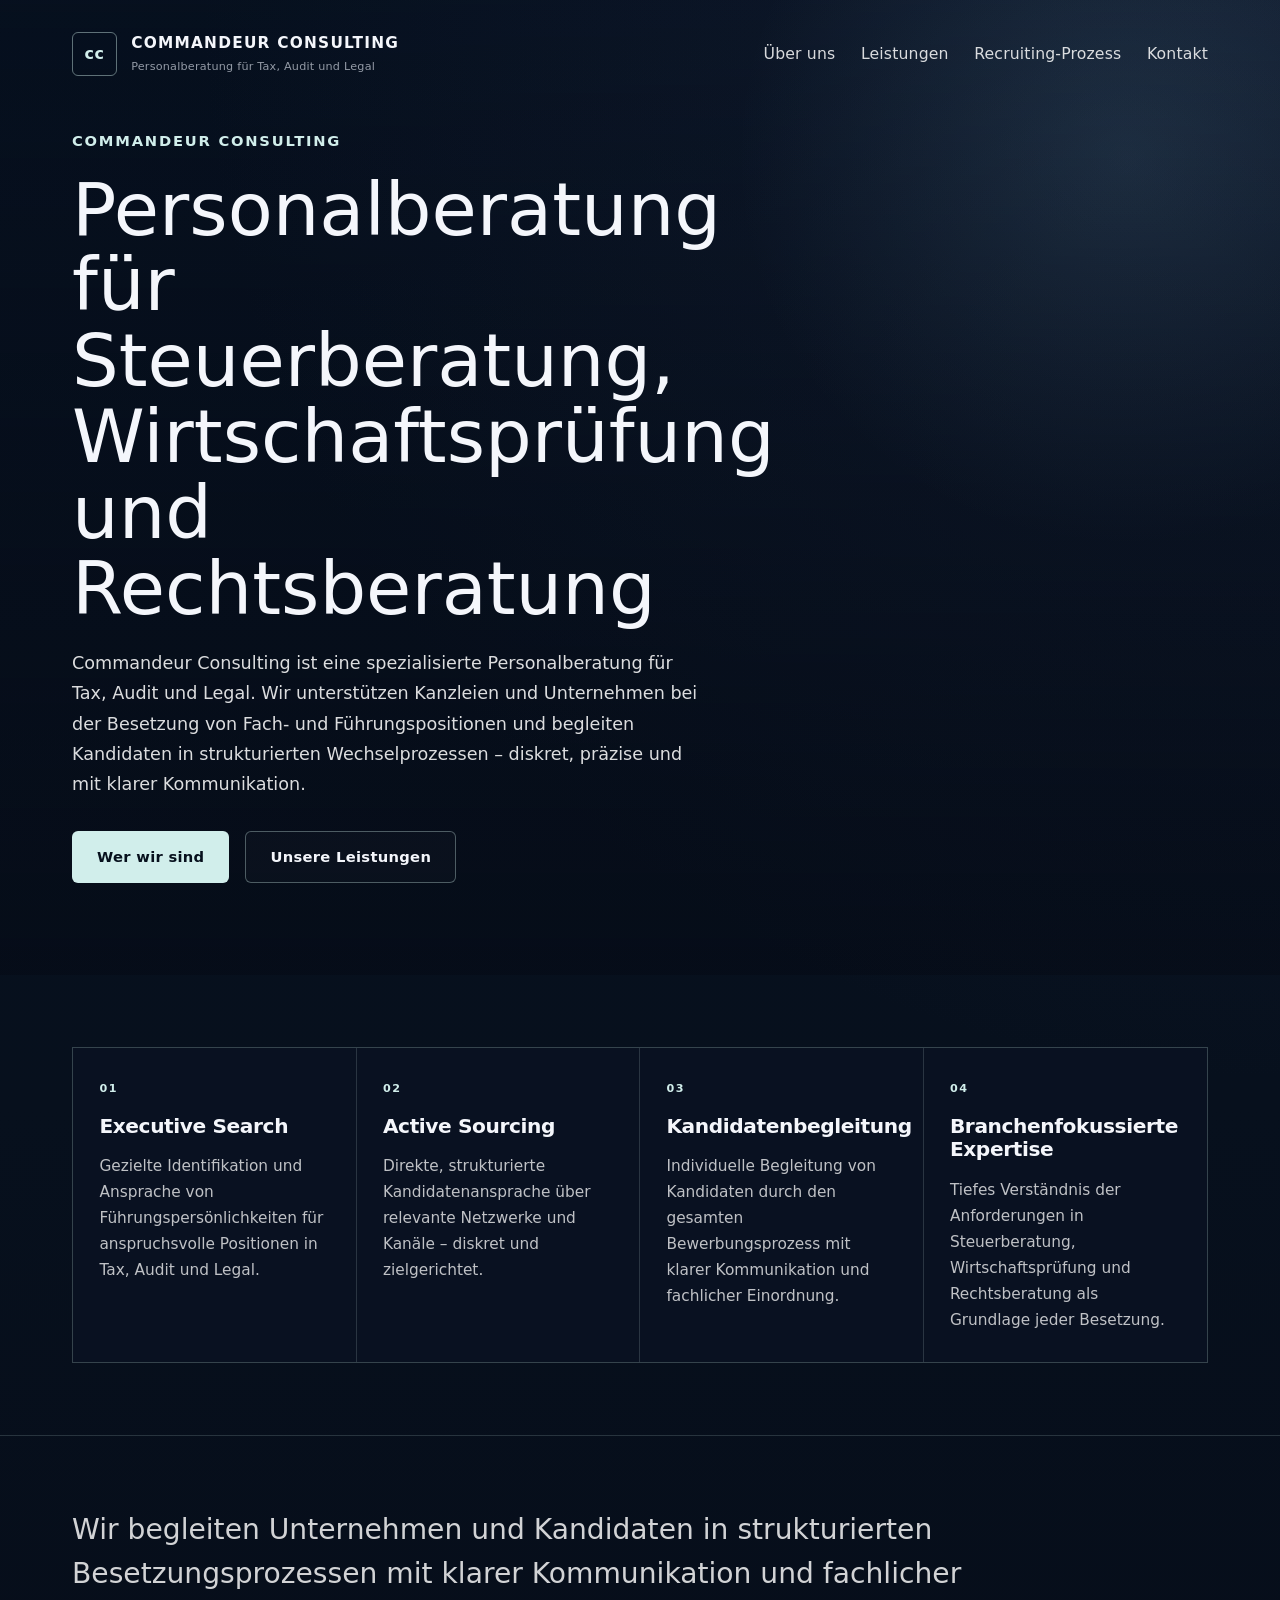
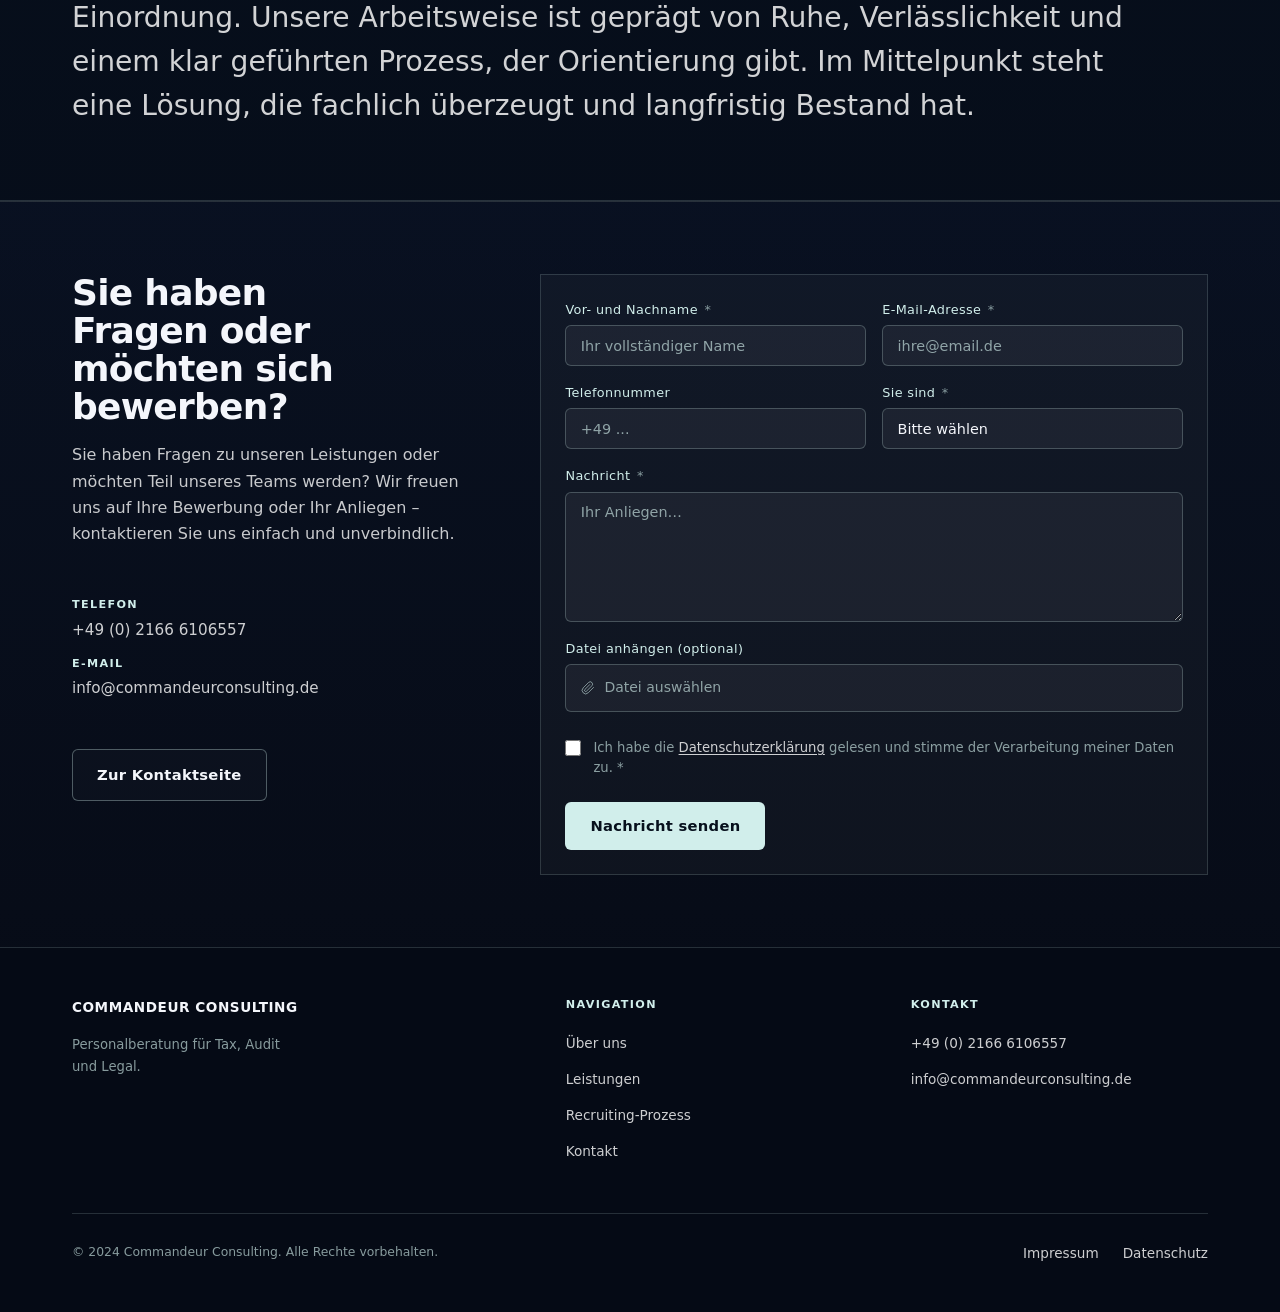
==== frontend/index.html @ 01353f00 "improve homepage visual parity to reference" ====
<!DOCTYPE html>
<html lang="de">
<head>
  <meta charset="UTF-8">
  <meta name="viewport" content="width=device-width, initial-scale=1.0">
  <title>Commandeur Consulting – Personalberatung für Tax, Audit und Legal</title>
  <link rel="stylesheet" href="css/styles.css">
</head>
<body class="home-page">

  <!-- Header -->
  <header class="header">
    <div class="container header__inner">
      <a href="index.html" class="header__logo" aria-label="Commandeur Consulting Startseite">
        <span class="header__logo-mark" aria-hidden="true">cc</span>
        <span class="header__logo-text">
          <span class="header__logo-name">Commandeur Consulting</span>
          <span class="header__logo-tag">Personalberatung für Tax, Audit und Legal</span>
        </span>
      </a>
      <nav class="nav" aria-label="Hauptnavigation">
        <ul class="nav__list">
          <li><a href="../pages/ueber-uns.html" class="nav__link">Über uns</a></li>
          <li><a href="../pages/leistungen.html" class="nav__link">Leistungen</a></li>
          <li><a href="../pages/recruiting-prozess.html" class="nav__link">Recruiting-Prozess</a></li>
          <li><a href="../pages/kontakt.html" class="nav__link">Kontakt</a></li>
        </ul>
        <a href="../pages/kontakt.html" class="btn btn--outline nav__cta">Kontakt aufnehmen</a>
      </nav>
      <button class="burger" aria-label="Navigation öffnen" aria-expanded="false">
        <span class="burger__bar"></span>
        <span class="burger__bar"></span>
        <span class="burger__bar"></span>
      </button>
    </div>
  </header>

  <!-- Mobile Navigation -->
  <div class="mobile-nav" aria-hidden="true">
    <ul class="mobile-nav__list">
      <li><a href="../pages/ueber-uns.html" class="mobile-nav__link">Über uns</a></li>
      <li><a href="../pages/leistungen.html" class="mobile-nav__link">Leistungen</a></li>
      <li><a href="../pages/recruiting-prozess.html" class="mobile-nav__link">Recruiting-Prozess</a></li>
      <li><a href="../pages/kontakt.html" class="mobile-nav__link">Kontakt</a></li>
    </ul>
    <a href="../pages/kontakt.html" class="btn btn--outline mobile-nav__cta">Kontakt aufnehmen</a>
  </div>

  <main>

    <!-- Hero -->
    <section class="hero section--lg">
      <div class="container">
        <div class="hero__inner">
          <span class="kicker">Commandeur Consulting</span>
          <h1 class="hero__h1">Personalberatung für Steuerberatung, Wirtschaftsprüfung und Rechtsberatung</h1>
          <p class="hero__text">Commandeur Consulting ist eine spezialisierte Personalberatung für Tax, Audit und Legal. Wir unterstützen Kanzleien und Unternehmen bei der Besetzung von Fach- und Führungspositionen und begleiten Kandidaten in strukturierten Wechselprozessen – diskret, präzise und mit klarer Kommunikation.</p>
          <div class="hero__actions">
            <a href="../pages/ueber-uns.html" class="btn btn--primary">Wer wir sind</a>
            <a href="../pages/leistungen.html" class="btn btn--outline">Unsere Leistungen</a>
          </div>
        </div>
      </div>
    </section>

    <!-- Leistungskarten -->
    <section class="section section--cards">
      <div class="container">
        <div class="cards">
          <div class="card">
            <p class="card__label">01</p>
            <h3 class="card__title">Executive Search</h3>
            <p class="card__text">Gezielte Identifikation und Ansprache von Führungspersönlichkeiten für anspruchsvolle Positionen in Tax, Audit und Legal.</p>
          </div>
          <div class="card">
            <p class="card__label">02</p>
            <h3 class="card__title">Active Sourcing</h3>
            <p class="card__text">Direkte, strukturierte Kandidatenansprache über relevante Netzwerke und Kanäle – diskret und zielgerichtet.</p>
          </div>
          <div class="card">
            <p class="card__label">03</p>
            <h3 class="card__title">Kandidatenbegleitung</h3>
            <p class="card__text">Individuelle Begleitung von Kandidaten durch den gesamten Bewerbungsprozess mit klarer Kommunikation und fachlicher Einordnung.</p>
          </div>
          <div class="card">
            <p class="card__label">04</p>
            <h3 class="card__title">Branchenfokussierte Expertise</h3>
            <p class="card__text">Tiefes Verständnis der Anforderungen in Steuerberatung, Wirtschaftsprüfung und Rechtsberatung als Grundlage jeder Besetzung.</p>
          </div>
        </div>
      </div>
    </section>

    <!-- Erklärblock -->
    <section class="statement section">
      <div class="container">
        <div class="statement__inner">
          <p class="statement__quote">Wir begleiten Unternehmen und Kandidaten in strukturierten Besetzungsprozessen mit klarer Kommunikation und fachlicher Einordnung. Unsere Arbeitsweise ist geprägt von Ruhe, Verlässlichkeit und einem klar geführten Prozess, der Orientierung gibt. Im Mittelpunkt steht eine Lösung, die fachlich überzeugt und langfristig Bestand hat.</p>
        </div>
      </div>
    </section>

    <!-- Kontaktformular -->
    <section class="contact-section section">
      <div class="container">
        <div class="contact-grid">
          <div class="contact-info">
            <h2 class="contact-info__heading">Sie haben Fragen oder möchten sich bewerben?</h2>
            <p class="contact-info__text">Sie haben Fragen zu unseren Leistungen oder möchten Teil unseres Teams werden? Wir freuen uns auf Ihre Bewerbung oder Ihr Anliegen – kontaktieren Sie uns einfach und unverbindlich.</p>
            <div class="contact-data">
              <div class="contact-data__item">
                <span class="contact-data__label">Telefon</span>
                <span class="contact-data__value"><a href="tel:+4921666106557">+49 (0) 2166 6106557</a></span>
              </div>
              <div class="contact-data__item">
                <span class="contact-data__label">E-Mail</span>
                <span class="contact-data__value"><a href="mailto:info@commandeurconsulting.de">info@commandeurconsulting.de</a></span>
              </div>
            </div>
            <a href="../pages/kontakt.html" class="btn btn--outline">Zur Kontaktseite</a>
          </div>
          <div class="contact-form">
            <form class="form" data-validate>
              <div class="form__row">
                <div class="form__group">
                  <label class="form__label" for="name">Vor- und Nachname <span class="req">*</span></label>
                  <input class="form__input" type="text" id="name" name="name" placeholder="Ihr vollständiger Name" required>
                  <span class="form__error-msg"></span>
                </div>
                <div class="form__group">
                  <label class="form__label" for="email">E-Mail-Adresse <span class="req">*</span></label>
                  <input class="form__input" type="email" id="email" name="email" placeholder="ihre@email.de" required>
                  <span class="form__error-msg"></span>
                </div>
              </div>
              <div class="form__row">
                <div class="form__group">
                  <label class="form__label" for="phone">Telefonnummer</label>
                  <input class="form__input" type="tel" id="phone" name="phone" placeholder="+49 ...">
                </div>
                <div class="form__group">
                  <label class="form__label" for="type">Sie sind <span class="req">*</span></label>
                  <select class="form__select" id="type" name="type" required>
                    <option value="" disabled selected>Bitte wählen</option>
                    <option value="unternehmen">Unternehmen</option>
                    <option value="kandidat">Kandidat</option>
                  </select>
                  <span class="form__error-msg"></span>
                </div>
              </div>
              <div class="form__group">
                <label class="form__label" for="message">Nachricht <span class="req">*</span></label>
                <textarea class="form__textarea" id="message" name="message" placeholder="Ihr Anliegen…" required></textarea>
                <span class="form__error-msg"></span>
              </div>
              <div class="form__group">
                <label class="form__label">Datei anhängen (optional)</label>
                <div class="form__file-wrapper">
                  <label class="form__file-label">
                    <svg width="14" height="14" viewBox="0 0 24 24" fill="none" stroke="currentColor" stroke-width="1.5" stroke-linecap="round" stroke-linejoin="round"><path d="M21.44 11.05l-9.19 9.19a6 6 0 01-8.49-8.49l9.19-9.19a4 4 0 015.66 5.66l-9.2 9.19a2 2 0 01-2.83-2.83l8.49-8.48"/></svg>
                    Datei auswählen
                    <input class="form__file" type="file" name="file" accept=".pdf,.doc,.docx">
                  </label>
                </div>
                <span class="form__file-name"></span>
              </div>
              <div class="form__group">
                <div class="form__checkbox-group">
                  <input class="form__checkbox" type="checkbox" id="privacy" name="privacy" required>
                  <label class="form__checkbox-label" for="privacy">
                    Ich habe die <a href="../pages/datenschutz.html">Datenschutzerklärung</a> gelesen und stimme der Verarbeitung meiner Daten zu. <span class="req">*</span>
                  </label>
                </div>
              </div>
              <button type="submit" class="btn btn--primary form__submit">Nachricht senden</button>
            </form>
          </div>
        </div>
      </div>
    </section>

  </main>

  <!-- Footer -->
  <footer class="footer">
    <div class="container">
      <div class="footer__inner">
        <div>
          <span class="footer__brand">Commandeur Consulting</span>
          <p class="footer__tagline">Personalberatung für Tax, Audit und Legal.</p>
        </div>
        <div>
          <p class="footer__heading">Navigation</p>
          <ul class="footer__links">
            <li><a href="../pages/ueber-uns.html" class="footer__link">Über uns</a></li>
            <li><a href="../pages/leistungen.html" class="footer__link">Leistungen</a></li>
            <li><a href="../pages/recruiting-prozess.html" class="footer__link">Recruiting-Prozess</a></li>
            <li><a href="../pages/kontakt.html" class="footer__link">Kontakt</a></li>
          </ul>
        </div>
        <div>
          <p class="footer__heading">Kontakt</p>
          <ul class="footer__links">
            <li><a href="tel:+4921666106557" class="footer__link">+49 (0) 2166 6106557</a></li>
            <li><a href="mailto:info@commandeurconsulting.de" class="footer__link">info@commandeurconsulting.de</a></li>
          </ul>
        </div>
      </div>
      <div class="footer__bottom">
        <p class="footer__copy">&copy; 2024 Commandeur Consulting. Alle Rechte vorbehalten.</p>
        <nav class="footer__legal" aria-label="Rechtliches">
          <a href="../pages/impressum.html" class="footer__link">Impressum</a>
          <a href="../pages/datenschutz.html" class="footer__link">Datenschutz</a>
        </nav>
      </div>
    </div>
  </footer>

  <script src="js/main.js"></script>
</body>
</html>
---- frontend/css/styles.css ----
/* ============================================================
   COMMANDEUR CONSULTING – Design System
   ============================================================ */

/* 1. Variables
   ============================================================ */
:root {
  /* Colors */
  --bg-base:       #07091a;
  --bg-surface:    #0c1025;
  --bg-elevated:   #111730;
  --border:        rgba(255, 255, 255, 0.07);
  --border-hover:  rgba(255, 255, 255, 0.16);
  --accent:        #1b3870;
  --accent-mid:    #22468a;
  --text-primary:  #ecf0fa;
  --text-secondary:#8494bb;
  --text-muted:    #4c5a7a;

  /* Typography */
  --font: -apple-system, BlinkMacSystemFont, 'Segoe UI', system-ui, Arial, sans-serif;

  /* Spacing */
  --sp-xs:   0.5rem;
  --sp-sm:   1rem;
  --sp-md:   1.75rem;
  --sp-lg:   3rem;
  --sp-xl:   5rem;
  --sp-2xl:  8rem;

  /* Layout */
  --container: 1160px;
  --header-h:  68px;

  /* Radius */
  --r-pill: 100px;
  --r-sm:   4px;
  --r-md:   8px;
  --r-lg:   14px;

  /* Transitions */
  --tr: 180ms ease;
}

/* 2. Reset
   ============================================================ */
*, *::before, *::after {
  box-sizing: border-box;
  margin: 0;
  padding: 0;
}

html {
  scroll-behavior: smooth;
  -webkit-text-size-adjust: 100%;
}

body {
  font-family: var(--font);
  font-size: 1rem;
  line-height: 1.65;
  background: var(--bg-base);
  color: var(--text-primary);
  -webkit-font-smoothing: antialiased;
  min-height: 100vh;
}

body.home-page {
  background:
    radial-gradient(circle at top right, rgba(39, 52, 80, 0.32), transparent 34%),
    linear-gradient(180deg, #06101f 0%, #07101d 38%, #050915 100%);
}

img, svg { display: block; max-width: 100%; }
a { color: inherit; text-decoration: none; }
ul, ol { list-style: none; }
button { cursor: pointer; font-family: inherit; }
input, textarea, select { font-family: inherit; }

/* 3. Typography
   ============================================================ */
h1, h2, h3, h4 {
  line-height: 1.2;
  font-weight: 600;
  letter-spacing: -0.02em;
  color: var(--text-primary);
}

h1 { font-size: clamp(2rem, 5vw, 3.25rem); }
h2 { font-size: clamp(1.5rem, 3.5vw, 2.25rem); }
h3 { font-size: clamp(1.1rem, 2vw, 1.35rem); }
h4 { font-size: 1rem; font-weight: 600; }

p {
  color: var(--text-secondary);
  max-width: 68ch;
}

.kicker {
  display: inline-block;
  font-size: 0.75rem;
  font-weight: 600;
  letter-spacing: 0.15em;
  text-transform: uppercase;
  color: var(--text-muted);
  margin-bottom: var(--sp-sm);
}

.lead {
  font-size: 1.1rem;
  line-height: 1.7;
  color: var(--text-secondary);
}

/* 4. Layout
   ============================================================ */
.container {
  width: 100%;
  max-width: var(--container);
  margin-inline: auto;
  padding-inline: var(--sp-md);
}

.section {
  padding-block: var(--sp-xl);
}

.section--lg {
  padding-block: var(--sp-2xl);
}

/* 5. Buttons
   ============================================================ */
.btn {
  display: inline-flex;
  align-items: center;
  gap: 0.5rem;
  padding: 0.75rem 1.75rem;
  border-radius: var(--r-pill);
  font-size: 0.9rem;
  font-weight: 500;
  letter-spacing: 0.01em;
  transition: background var(--tr), border-color var(--tr), color var(--tr), opacity var(--tr);
  white-space: nowrap;
}

.btn--primary {
  background: var(--text-primary);
  color: var(--bg-base);
  border: 1px solid transparent;
}

.btn--primary:hover {
  background: #fff;
  opacity: 0.9;
}

.btn--outline {
  background: transparent;
  color: var(--text-primary);
  border: 1px solid var(--border-hover);
}

.btn--outline:hover {
  border-color: var(--text-primary);
  background: rgba(255, 255, 255, 0.04);
}

/* 6. Header & Navigation
   ============================================================ */
.header {
  position: sticky;
  top: 0;
  z-index: 100;
  height: var(--header-h);
  background: rgba(7, 9, 26, 0.92);
  backdrop-filter: blur(12px);
  -webkit-backdrop-filter: blur(12px);
  border-bottom: 1px solid var(--border);
}

.header__inner {
  display: flex;
  align-items: center;
  justify-content: space-between;
  height: 100%;
}

.header__logo {
  font-size: 0.95rem;
  font-weight: 600;
  letter-spacing: 0.04em;
  color: var(--text-primary);
  text-transform: uppercase;
  flex-shrink: 0;
}

.header__logo span {
  color: var(--text-muted);
  font-weight: 400;
}

.nav {
  display: flex;
  align-items: center;
  gap: var(--sp-lg);
}

.nav__list {
  display: flex;
  align-items: center;
  gap: 2rem;
}

.nav__link {
  font-size: 0.875rem;
  font-weight: 400;
  color: var(--text-secondary);
  letter-spacing: 0.01em;
  transition: color var(--tr);
}

.nav__link:hover,
.nav__link.active {
  color: var(--text-primary);
}

.nav__cta {
  margin-left: var(--sp-sm);
}

/* 7. Burger Menu
   ============================================================ */
.burger {
  display: none;
  flex-direction: column;
  justify-content: center;
  align-items: center;
  gap: 5px;
  width: 40px;
  height: 40px;
  background: none;
  border: none;
  padding: 0;
  z-index: 110;
}

.burger__bar {
  display: block;
  width: 22px;
  height: 1.5px;
  background: var(--text-primary);
  transition: transform var(--tr), opacity var(--tr);
  transform-origin: center;
}

.burger.is-open .burger__bar:nth-child(1) {
  transform: translateY(6.5px) rotate(45deg);
}
.burger.is-open .burger__bar:nth-child(2) {
  opacity: 0;
}
.burger.is-open .burger__bar:nth-child(3) {
  transform: translateY(-6.5px) rotate(-45deg);
}

/* Mobile overlay nav */
.mobile-nav {
  display: none;
  position: fixed;
  inset: 0;
  z-index: 105;
  background: var(--bg-base);
  padding-top: var(--header-h);
  flex-direction: column;
  align-items: center;
  justify-content: center;
  gap: var(--sp-md);
}

.mobile-nav.is-open {
  display: flex;
}

.mobile-nav__list {
  display: flex;
  flex-direction: column;
  align-items: center;
  gap: var(--sp-md);
}

.mobile-nav__link {
  font-size: 1.5rem;
  font-weight: 500;
  color: var(--text-secondary);
  letter-spacing: -0.01em;
  transition: color var(--tr);
}

.mobile-nav__link:hover {
  color: var(--text-primary);
}

.mobile-nav__cta {
  margin-top: var(--sp-md);
}

/* 8. Hero
   ============================================================ */
.hero {
  padding-block: var(--sp-2xl);
}

.hero__inner {
  max-width: 860px;
}

.hero__h1 {
  margin-bottom: var(--sp-md);
}

.hero__text {
  margin-bottom: var(--sp-lg);
  font-size: 1.05rem;
  line-height: 1.75;
}

.hero__actions {
  display: flex;
  flex-wrap: wrap;
  gap: var(--sp-sm);
}

.section--cards {
  padding-top: calc(var(--sp-xl) - 0.75rem);
}

/* Hero – page variant (smaller) */
.hero--page {
  padding-block: var(--sp-xl);
  border-bottom: 1px solid var(--border);
}

.hero--page .hero__h1 {
  font-size: clamp(1.75rem, 4vw, 2.75rem);
}

/* 9. Cards
   ============================================================ */
.cards {
  display: grid;
  grid-template-columns: repeat(auto-fit, minmax(240px, 1fr));
  gap: 1.25rem;
}

.card {
  background: var(--bg-surface);
  border: 1px solid var(--border);
  border-radius: var(--r-lg);
  padding: var(--sp-md) var(--sp-md) calc(var(--sp-md) + 0.5rem);
  transition: border-color var(--tr), background var(--tr);
}

.card:hover {
  border-color: var(--border-hover);
  background: var(--bg-elevated);
}

.card__label {
  font-size: 0.7rem;
  font-weight: 700;
  letter-spacing: 0.15em;
  text-transform: uppercase;
  color: var(--text-muted);
  margin-bottom: 0.75rem;
}

.card__title {
  font-size: 1.05rem;
  font-weight: 600;
  color: var(--text-primary);
  line-height: 1.3;
}

.card__text {
  margin-top: 0.6rem;
  font-size: 0.875rem;
  color: var(--text-secondary);
  max-width: none;
}

/* 10. Statement / Explain Block
   ============================================================ */
.statement {
  background: var(--bg-surface);
  border-top: 1px solid var(--border);
  border-bottom: 1px solid var(--border);
}

.statement__inner {
  max-width: 780px;
}

.statement__quote {
  font-size: clamp(1.15rem, 2.5vw, 1.5rem);
  line-height: 1.65;
  font-weight: 400;
  color: var(--text-secondary);
  border-left: 2px solid var(--accent-mid);
  padding-left: var(--sp-md);
}

/* 11. Contact / Form Section
   ============================================================ */
.contact-section {
  background: var(--bg-surface);
  border-top: 1px solid var(--border);
}

.contact-grid {
  display: grid;
  grid-template-columns: 1fr 1.6fr;
  gap: var(--sp-xl);
  align-items: start;
}

.contact-info__heading {
  margin-bottom: var(--sp-sm);
}

.contact-info__text {
  margin-bottom: var(--sp-lg);
}

.contact-data {
  display: flex;
  flex-direction: column;
  gap: 0.75rem;
  margin-bottom: var(--sp-lg);
}

.contact-data__item {
  display: flex;
  flex-direction: column;
  gap: 0.2rem;
}

.contact-data__label {
  font-size: 0.7rem;
  font-weight: 700;
  letter-spacing: 0.12em;
  text-transform: uppercase;
  color: var(--text-muted);
}

.contact-data__value {
  font-size: 0.95rem;
  color: var(--text-secondary);
}

.contact-data__value a:hover {
  color: var(--text-primary);
}

/* 12. Form
   ============================================================ */
.form {
  display: flex;
  flex-direction: column;
  gap: 1rem;
}

.form__row {
  display: grid;
  grid-template-columns: 1fr 1fr;
  gap: 1rem;
}

.form__group {
  display: flex;
  flex-direction: column;
  gap: 0.35rem;
}

.form__label {
  font-size: 0.8rem;
  font-weight: 500;
  color: var(--text-muted);
  letter-spacing: 0.03em;
}

.form__label .req {
  color: var(--text-muted);
  margin-left: 2px;
}

.form__input,
.form__select,
.form__textarea {
  background: var(--bg-elevated);
  border: 1px solid var(--border);
  border-radius: var(--r-md);
  padding: 0.7rem 0.9rem;
  color: var(--text-primary);
  font-size: 0.9rem;
  transition: border-color var(--tr), background var(--tr);
  outline: none;
  width: 100%;
}

.form__input::placeholder,
.form__textarea::placeholder {
  color: var(--text-muted);
}

.form__input:focus,
.form__select:focus,
.form__textarea:focus {
  border-color: var(--border-hover);
  background: var(--bg-surface);
}

.form__input.error,
.form__select.error,
.form__textarea.error {
  border-color: rgba(220, 80, 80, 0.5);
}

.form__select {
  appearance: none;
  -webkit-appearance: none;
  background-image: url("data:image/svg+xml,%3Csvg xmlns='http://www.w3.org/2000/svg' width='12' height='8' viewBox='0 0 12 8'%3E%3Cpath d='M1 1l5 5 5-5' stroke='%234c5a7a' stroke-width='1.5' fill='none' stroke-linecap='round'/%3E%3C/svg%3E");
  background-repeat: no-repeat;
  background-position: right 0.9rem center;
  padding-right: 2.2rem;
  cursor: pointer;
}

.form__select option {
  background: var(--bg-elevated);
  color: var(--text-primary);
}

.form__textarea {
  resize: vertical;
  min-height: 130px;
}

.form__file-wrapper {
  position: relative;
}

.form__file-label {
  display: flex;
  align-items: center;
  gap: 0.6rem;
  background: var(--bg-elevated);
  border: 1px solid var(--border);
  border-radius: var(--r-md);
  padding: 0.7rem 0.9rem;
  font-size: 0.875rem;
  color: var(--text-muted);
  cursor: pointer;
  transition: border-color var(--tr);
}

.form__file-label:hover {
  border-color: var(--border-hover);
  color: var(--text-secondary);
}

.form__file {
  position: absolute;
  inset: 0;
  opacity: 0;
  cursor: pointer;
  width: 100%;
}

.form__file-name {
  font-size: 0.8rem;
  color: var(--text-muted);
  margin-top: 0.3rem;
  padding-left: 0.2rem;
}

.form__checkbox-group {
  display: flex;
  align-items: flex-start;
  gap: 0.75rem;
}

.form__checkbox {
  width: 16px;
  height: 16px;
  flex-shrink: 0;
  margin-top: 2px;
  accent-color: var(--accent-mid);
  cursor: pointer;
}

.form__checkbox-label {
  font-size: 0.825rem;
  color: var(--text-muted);
  line-height: 1.5;
}

.form__checkbox-label a {
  color: var(--text-secondary);
  text-decoration: underline;
  text-underline-offset: 2px;
}

.form__checkbox-label a:hover {
  color: var(--text-primary);
}

.form__error-msg {
  font-size: 0.75rem;
  color: rgba(220, 80, 80, 0.85);
  display: none;
}

.form__error-msg.visible {
  display: block;
}

.form__submit {
  align-self: flex-start;
  margin-top: 0.5rem;
}

.form__static-note {
  font-size: 0.875rem;
  color: var(--text-secondary);
  margin-top: 0.5rem;
  max-width: none;
}

/* 13. Footer
   ============================================================ */
.footer {
  border-top: 1px solid var(--border);
  padding-block: var(--sp-lg);
}

.footer__inner {
  display: grid;
  grid-template-columns: 1.5fr 1fr 1fr;
  gap: var(--sp-lg);
  padding-bottom: var(--sp-lg);
  border-bottom: 1px solid var(--border);
}

.footer__brand {
  font-size: 0.85rem;
  font-weight: 600;
  letter-spacing: 0.04em;
  text-transform: uppercase;
  color: var(--text-primary);
  margin-bottom: var(--sp-sm);
  display: block;
}

.footer__tagline {
  font-size: 0.825rem;
  color: var(--text-muted);
  max-width: 28ch;
}

.footer__heading {
  font-size: 0.7rem;
  font-weight: 700;
  letter-spacing: 0.12em;
  text-transform: uppercase;
  color: var(--text-muted);
  margin-bottom: 1rem;
}

.footer__links {
  display: flex;
  flex-direction: column;
  gap: 0.6rem;
}

.footer__link {
  font-size: 0.85rem;
  color: var(--text-secondary);
  transition: color var(--tr);
}

.footer__link:hover {
  color: var(--text-primary);
}

.footer__bottom {
  display: flex;
  align-items: center;
  justify-content: space-between;
  flex-wrap: wrap;
  gap: var(--sp-sm);
  padding-top: var(--sp-md);
}

.footer__copy {
  font-size: 0.775rem;
  color: var(--text-muted);
  max-width: none;
}

.footer__legal {
  display: flex;
  gap: 1.5rem;
}

/* 14. Page sections
   ============================================================ */

/* Über uns */
.about-statement {
  padding: var(--sp-xl) 0;
  border-bottom: 1px solid var(--border);
}

.about-statement__text {
  font-size: clamp(1.15rem, 2vw, 1.4rem);
  font-weight: 400;
  color: var(--text-secondary);
  line-height: 1.7;
  max-width: 72ch;
  border-left: 2px solid var(--accent-mid);
  padding-left: var(--sp-md);
}

.about-principles {
  display: grid;
  grid-template-columns: repeat(auto-fit, minmax(180px, 1fr));
  gap: 1px;
  background: var(--border);
  border: 1px solid var(--border);
  border-radius: var(--r-lg);
  overflow: hidden;
  margin-top: var(--sp-lg);
}

.principle {
  background: var(--bg-surface);
  padding: var(--sp-md);
  transition: background var(--tr);
}

.principle:hover {
  background: var(--bg-elevated);
}

.principle__num {
  font-size: 0.7rem;
  font-weight: 700;
  letter-spacing: 0.1em;
  color: var(--text-muted);
  margin-bottom: 0.5rem;
}

.principle__title {
  font-size: 0.95rem;
  font-weight: 600;
  color: var(--text-primary);
}

.about-person {
  display: grid;
  grid-template-columns: 1fr 1fr;
  gap: var(--sp-xl);
  align-items: center;
}

.about-closing {
  background: var(--bg-surface);
  border-top: 1px solid var(--border);
  border-bottom: 1px solid var(--border);
  padding-block: var(--sp-xl);
  text-align: center;
}

.about-closing__quote {
  font-size: clamp(1.3rem, 2.5vw, 1.75rem);
  font-weight: 500;
  color: var(--text-secondary);
  font-style: italic;
  letter-spacing: -0.01em;
}

/* Leistungen */
.leistungen-intro {
  border-bottom: 1px solid var(--border);
  padding-bottom: var(--sp-xl);
}

.leistungen-leit {
  display: grid;
  grid-template-columns: repeat(3, 1fr);
  gap: 1.25rem;
  margin-top: var(--sp-lg);
}

.leit-card {
  background: var(--bg-elevated);
  border: 1px solid var(--border);
  border-radius: var(--r-lg);
  padding: var(--sp-md);
}

.leit-card__num {
  font-size: 0.7rem;
  font-weight: 700;
  letter-spacing: 0.15em;
  text-transform: uppercase;
  color: var(--text-muted);
  margin-bottom: 0.75rem;
}

.leit-card__title {
  font-size: 1rem;
  font-weight: 600;
  color: var(--text-primary);
}

.leistungen-detail {
  border-bottom: 1px solid var(--border);
  padding-block: var(--sp-xl);
}

.detail-block {
  display: grid;
  grid-template-columns: 280px 1fr;
  gap: var(--sp-lg);
  padding-block: var(--sp-lg);
  border-bottom: 1px solid var(--border);
}

.detail-block:first-child {
  padding-top: 0;
}

.detail-block:last-child {
  border-bottom: none;
  padding-bottom: 0;
}

.detail-block__title {
  font-size: 1rem;
  font-weight: 600;
  color: var(--text-primary);
}

.detail-block__text {
  font-size: 0.9rem;
  color: var(--text-secondary);
  line-height: 1.7;
}

/* Recruiting process */
.process-list {
  display: flex;
  flex-direction: column;
  gap: 0;
  margin-top: var(--sp-lg);
}

.process-step {
  display: grid;
  grid-template-columns: 80px 1fr;
  gap: var(--sp-md);
  padding-block: var(--sp-md);
  border-bottom: 1px solid var(--border);
  transition: background var(--tr);
}

.process-step:first-child {
  border-top: 1px solid var(--border);
}

.process-step:hover {
  background: rgba(255,255,255,0.015);
}

.process-step__num {
  font-size: 2rem;
  font-weight: 700;
  color: var(--bg-elevated);
  letter-spacing: -0.05em;
  line-height: 1;
  padding-top: 0.2rem;
}

.process-step__title {
  font-size: 1rem;
  font-weight: 600;
  color: var(--text-primary);
  margin-bottom: 0.3rem;
}

.process-step__text {
  font-size: 0.875rem;
  color: var(--text-secondary);
}

/* CTA section */
.cta-section {
  border-top: 1px solid var(--border);
  padding-block: var(--sp-xl);
  text-align: center;
}

.cta-section__heading {
  margin-bottom: var(--sp-md);
}

.cta-section__text {
  margin: 0 auto var(--sp-lg);
  font-size: 1rem;
}

/* 15. Legal pages
   ============================================================ */
.legal-content {
  max-width: 740px;
  padding-block: var(--sp-xl);
}

.legal-content h1 {
  font-size: 1.75rem;
  margin-bottom: var(--sp-lg);
}

.legal-content h2 {
  font-size: 1.15rem;
  font-weight: 600;
  margin-top: var(--sp-lg);
  margin-bottom: var(--sp-sm);
  color: var(--text-primary);
}

.legal-content h2:first-of-type {
  margin-top: 0;
}

.legal-content h3 {
  font-size: 0.95rem;
  font-weight: 600;
  margin-top: var(--sp-md);
  margin-bottom: 0.5rem;
  color: var(--text-secondary);
}

.legal-content p {
  font-size: 0.9rem;
  color: var(--text-secondary);
  margin-bottom: 0.75rem;
}

.legal-content p:last-child {
  margin-bottom: 0;
}

.legal-content a {
  color: var(--text-secondary);
  text-decoration: underline;
  text-underline-offset: 2px;
}

.legal-content a:hover {
  color: var(--text-primary);
}

/* Homepage parity adjustments
   ============================================================ */
.home-page {
  --bg-base: #050a15;
  --bg-surface: #091121;
  --bg-elevated: #0d1728;
  --border: rgba(209, 238, 235, 0.16);
  --border-hover: rgba(209, 238, 235, 0.34);
  --accent: #7fb7d8;
  --accent-mid: #d1eeeb;
  --text-primary: #f4f6fb;
  --text-secondary: rgba(255, 255, 255, 0.8);
  --text-muted: rgba(209, 238, 235, 0.64);
  --container: 1200px;
  --header-h: 92px;
  --r-md: 6px;
  --r-lg: 6px;
}

.home-page .container {
  padding-inline: 2rem;
}

.home-page .section {
  padding-block: 4.5rem;
}

.home-page .section--lg {
  padding-block: 8rem 5.75rem;
}

.home-page .header {
  position: absolute;
  width: 100%;
  height: var(--header-h);
  background: transparent;
  border-bottom: none;
  backdrop-filter: none;
  -webkit-backdrop-filter: none;
}

.home-page .header__inner {
  padding-top: 1rem;
}

.home-page .header__logo {
  display: inline-flex;
  align-items: center;
  gap: 0.9rem;
  text-transform: none;
}

.home-page .header__logo-mark {
  display: inline-flex;
  align-items: center;
  justify-content: center;
  width: 2.8rem;
  aspect-ratio: 1;
  border: 1px solid rgba(209, 238, 235, 0.44);
  border-radius: 6px;
  color: #d1eeeb;
  font-size: 1rem;
  font-weight: 600;
  letter-spacing: 0.02em;
  text-transform: lowercase;
}

.home-page .header__logo-text {
  display: flex;
  flex-direction: column;
  gap: 0.12rem;
}

.home-page .header__logo-name {
  font-size: 0.96rem;
  font-weight: 600;
  letter-spacing: 0.08em;
  color: var(--text-primary);
  text-transform: uppercase;
}

.home-page .header__logo-tag {
  font-size: 0.7rem;
  letter-spacing: 0.02em;
  color: rgba(236, 240, 250, 0.62);
}

.home-page .nav {
  gap: 1.25rem;
}

.home-page .nav__list {
  gap: 1.6rem;
}

.home-page .nav__link {
  font-size: 0.98rem;
  color: rgba(255, 255, 255, 0.84);
}

.home-page .nav__cta {
  display: none;
}

.home-page .hero {
  position: relative;
  overflow: hidden;
}

.home-page .hero::before {
  content: "";
  position: absolute;
  inset: 0;
  background:
    linear-gradient(180deg, rgba(5, 10, 21, 0.08) 0%, rgba(5, 10, 21, 0.55) 100%),
    radial-gradient(circle at 88% 16%, rgba(127, 183, 216, 0.16), transparent 28%);
  pointer-events: none;
}

.home-page .hero .container {
  position: relative;
  z-index: 1;
}

.home-page .hero__inner {
  max-width: 70rem;
}

.home-page .kicker {
  margin-bottom: 1.15rem;
  font-size: 0.92rem;
  letter-spacing: 0.12em;
  color: var(--accent-mid);
}

.home-page .hero__h1 {
  max-width: 15ch;
  margin-bottom: 1.35rem;
  font-size: clamp(3rem, 6vw, 4.6rem);
  line-height: 1.03;
  font-weight: 500;
  letter-spacing: 0;
}

.home-page .hero__text {
  max-width: 57ch;
  margin-bottom: 2rem;
  font-size: 1.1rem;
  line-height: 1.72;
  color: rgba(255, 255, 255, 0.86);
}

.home-page .btn {
  min-height: 3rem;
  padding: 0.8rem 1.5rem;
  border-radius: 6px;
  font-size: 0.92rem;
  font-weight: 600;
  letter-spacing: 0.02em;
}

.home-page .btn--primary {
  background: var(--accent-mid);
  color: #07101d;
}

.home-page .btn--primary:hover {
  background: #e2f6f2;
}

.home-page .btn--outline {
  border-color: rgba(209, 238, 235, 0.34);
  background: rgba(255, 255, 255, 0.02);
}

.home-page .cards {
  gap: 0;
  border: 1px solid var(--border);
  background: rgba(209, 238, 235, 0.08);
}

.home-page .card {
  min-height: 18rem;
  border: 0;
  border-radius: 0;
  padding: 2rem 1.65rem 1.8rem;
  background: var(--bg-surface);
}

.home-page .card:not(:last-child) {
  border-right: 1px solid var(--border);
}

.home-page .card:hover {
  background: #0c1728;
}

.home-page .card__label {
  margin-bottom: 1rem;
  color: var(--accent-mid);
}

.home-page .card__title {
  font-size: 1.26rem;
  line-height: 1.18;
}

.home-page .card__text {
  margin-top: 0.9rem;
  font-size: 0.96rem;
  line-height: 1.7;
  color: rgba(255, 255, 255, 0.74);
}

.home-page .statement {
  background: transparent;
  border-top: 1px solid var(--border);
  border-bottom: 1px solid var(--border);
}

.home-page .statement__inner {
  max-width: 66rem;
}

.home-page .statement__quote {
  border-left: none;
  padding-left: 0;
  font-size: clamp(1.35rem, 2.2vw, 1.9rem);
  line-height: 1.56;
  color: rgba(255, 255, 255, 0.82);
}

.home-page .contact-section {
  background: linear-gradient(180deg, rgba(9, 17, 33, 0.98) 0%, rgba(7, 12, 24, 0.98) 100%);
  border-top: 1px solid var(--border);
}

.home-page .contact-grid {
  gap: 3.2rem;
}

.home-page .contact-info__heading {
  max-width: 12ch;
  line-height: 1.06;
}

.home-page .contact-info__text {
  max-width: 50ch;
  color: rgba(255, 255, 255, 0.78);
}

.home-page .contact-form {
  padding: 1.5rem;
  border: 1px solid var(--border);
  background: rgba(255, 255, 255, 0.03);
}

.home-page .form__label,
.home-page .contact-data__label,
.home-page .footer__heading {
  color: var(--accent-mid);
}

.home-page .form__input,
.home-page .form__select,
.home-page .form__textarea,
.home-page .form__file-label {
  border-color: rgba(209, 238, 235, 0.24);
  background: rgba(255, 255, 255, 0.05);
}

.home-page .footer {
  background: #050a15;
  border-top: 1px solid var(--border);
}

@media (max-width: 1024px) {
  .home-page .header {
    position: sticky;
    background: rgba(5, 10, 21, 0.94);
    border-bottom: 1px solid var(--border);
    backdrop-filter: blur(12px);
    -webkit-backdrop-filter: blur(12px);
  }

  .home-page .header__inner {
    padding-top: 0;
  }

  .home-page .card {
    border-bottom: 1px solid var(--border);
  }

  .home-page .card:not(:last-child) {
    border-right: 0;
  }
}

@media (max-width: 800px) {
  .home-page .nav__cta {
    display: inline-flex;
  }

  .home-page .mobile-nav {
    background: rgba(5, 10, 21, 0.98);
  }

  .home-page .mobile-nav__link {
    font-size: 1.35rem;
    color: rgba(255, 255, 255, 0.88);
  }
}

@media (max-width: 640px) {
  .home-page .container {
    padding-inline: 1rem;
  }

  .home-page .header__logo {
    gap: 0.7rem;
  }

  .home-page .header__logo-mark {
    width: 2.35rem;
  }

  .home-page .header__logo-name {
    font-size: 0.82rem;
  }

  .home-page .header__logo-tag {
    display: none;
  }

  .home-page .section--lg {
    padding-block: 6.5rem 4.5rem;
  }

  .home-page .hero__h1 {
    max-width: 11ch;
  }

  .home-page .hero__text {
    font-size: 1rem;
  }

  .home-page .contact-form {
    padding: 1rem;
  }
}

/* 16. Utilities
   ============================================================ */
.divider {
  height: 1px;
  background: var(--border);
  border: none;
  margin: 0;
}

.text-muted { color: var(--text-muted); }
.text-secondary { color: var(--text-secondary); }
.mt-sm { margin-top: var(--sp-sm); }
.mt-md { margin-top: var(--sp-md); }
.mt-lg { margin-top: var(--sp-lg); }

/* 17. Responsive
   ============================================================ */
@media (max-width: 900px) {
  .nav__list,
  .nav__cta {
    display: none;
  }

  .burger {
    display: flex;
  }

  .contact-grid {
    grid-template-columns: 1fr;
    gap: var(--sp-lg);
  }

  .footer__inner {
    grid-template-columns: 1fr 1fr;
  }

  .footer__inner > *:first-child {
    grid-column: 1 / -1;
  }

  .leistungen-leit {
    grid-template-columns: 1fr;
  }

  .about-person {
    grid-template-columns: 1fr;
  }

  .detail-block {
    grid-template-columns: 1fr;
    gap: var(--sp-sm);
  }
}

@media (max-width: 640px) {
  :root {
    --sp-xl:  3.5rem;
    --sp-2xl: 5rem;
  }

  .cards {
    grid-template-columns: 1fr;
  }

  .form__row {
    grid-template-columns: 1fr;
  }

  .footer__inner {
    grid-template-columns: 1fr;
  }

  .footer__inner > *:first-child {
    grid-column: auto;
  }

  .footer__bottom {
    flex-direction: column;
    align-items: flex-start;
  }

  .about-principles {
    grid-template-columns: 1fr 1fr;
  }

  .process-step {
    grid-template-columns: 56px 1fr;
  }

  .process-step__num {
    font-size: 1.5rem;
  }

  .cta-section {
    text-align: left;
  }

  .cta-section__text {
    margin-inline: 0;
  }
}
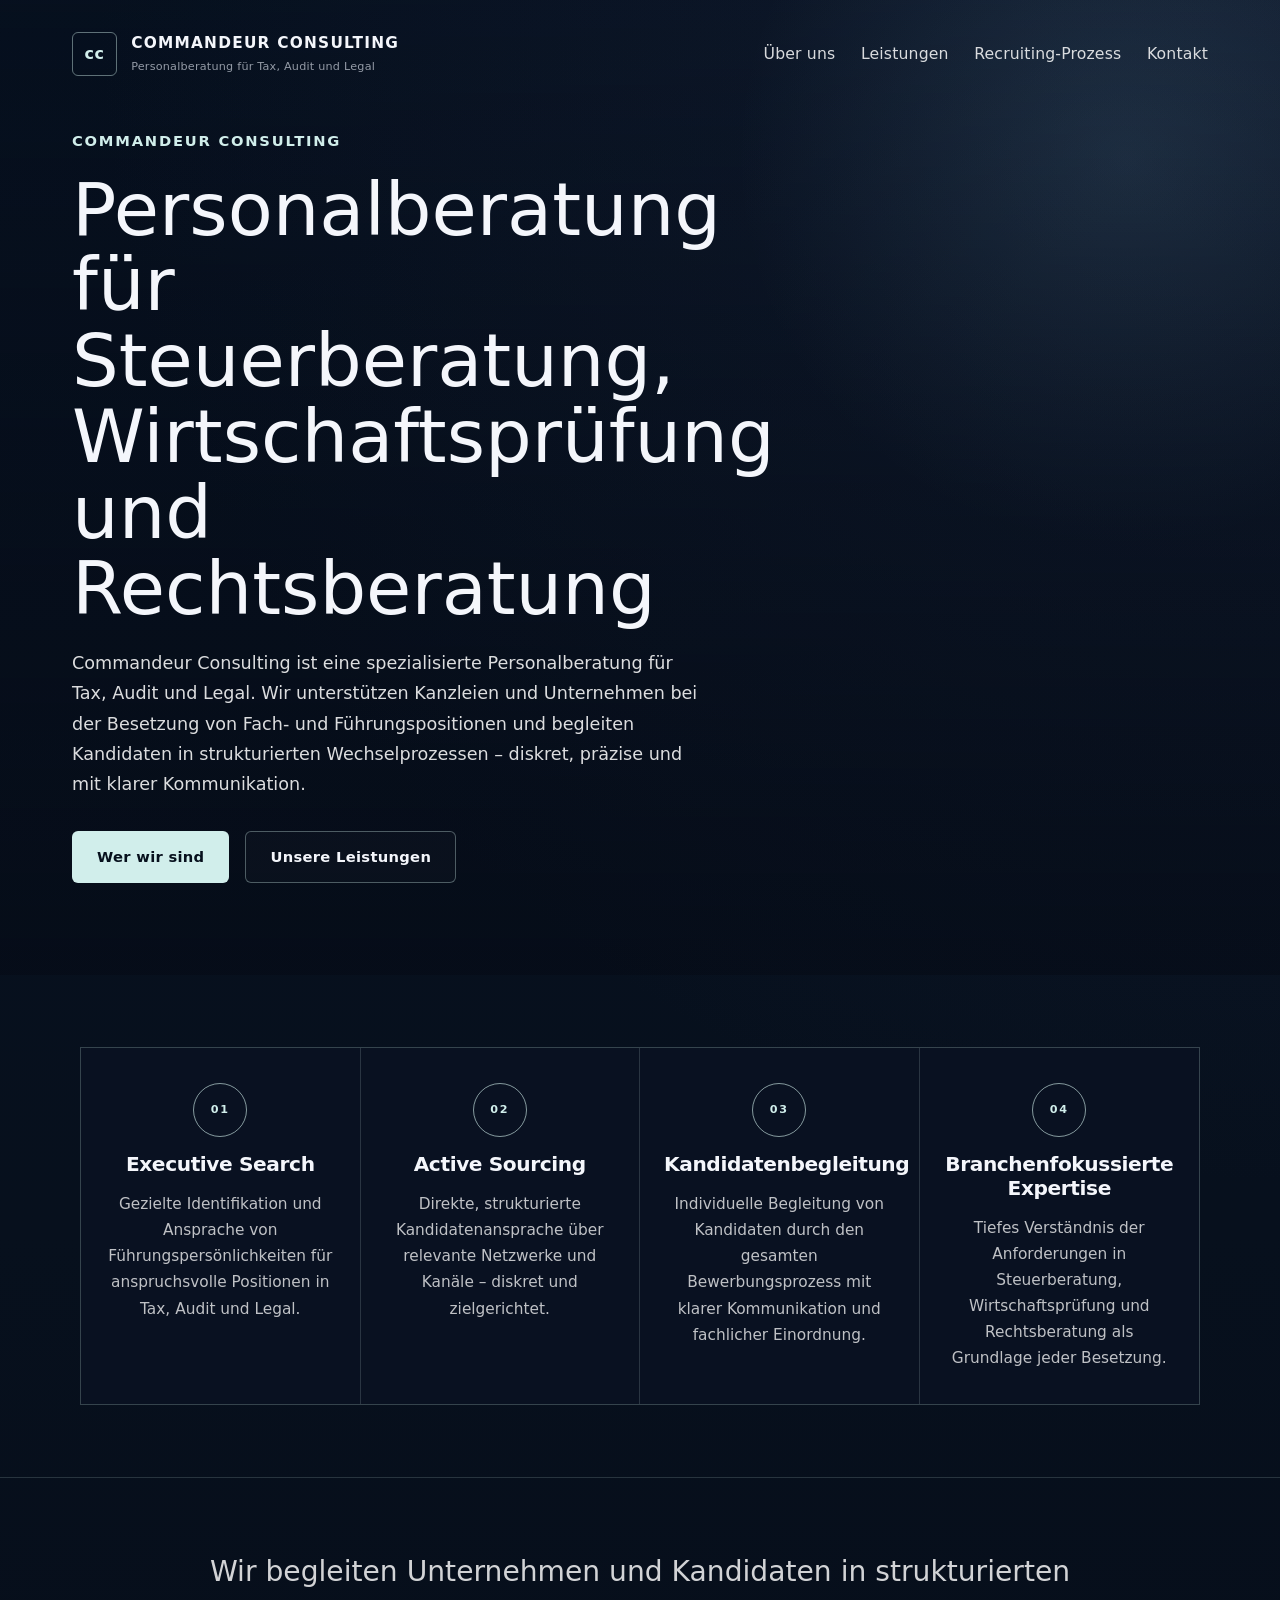
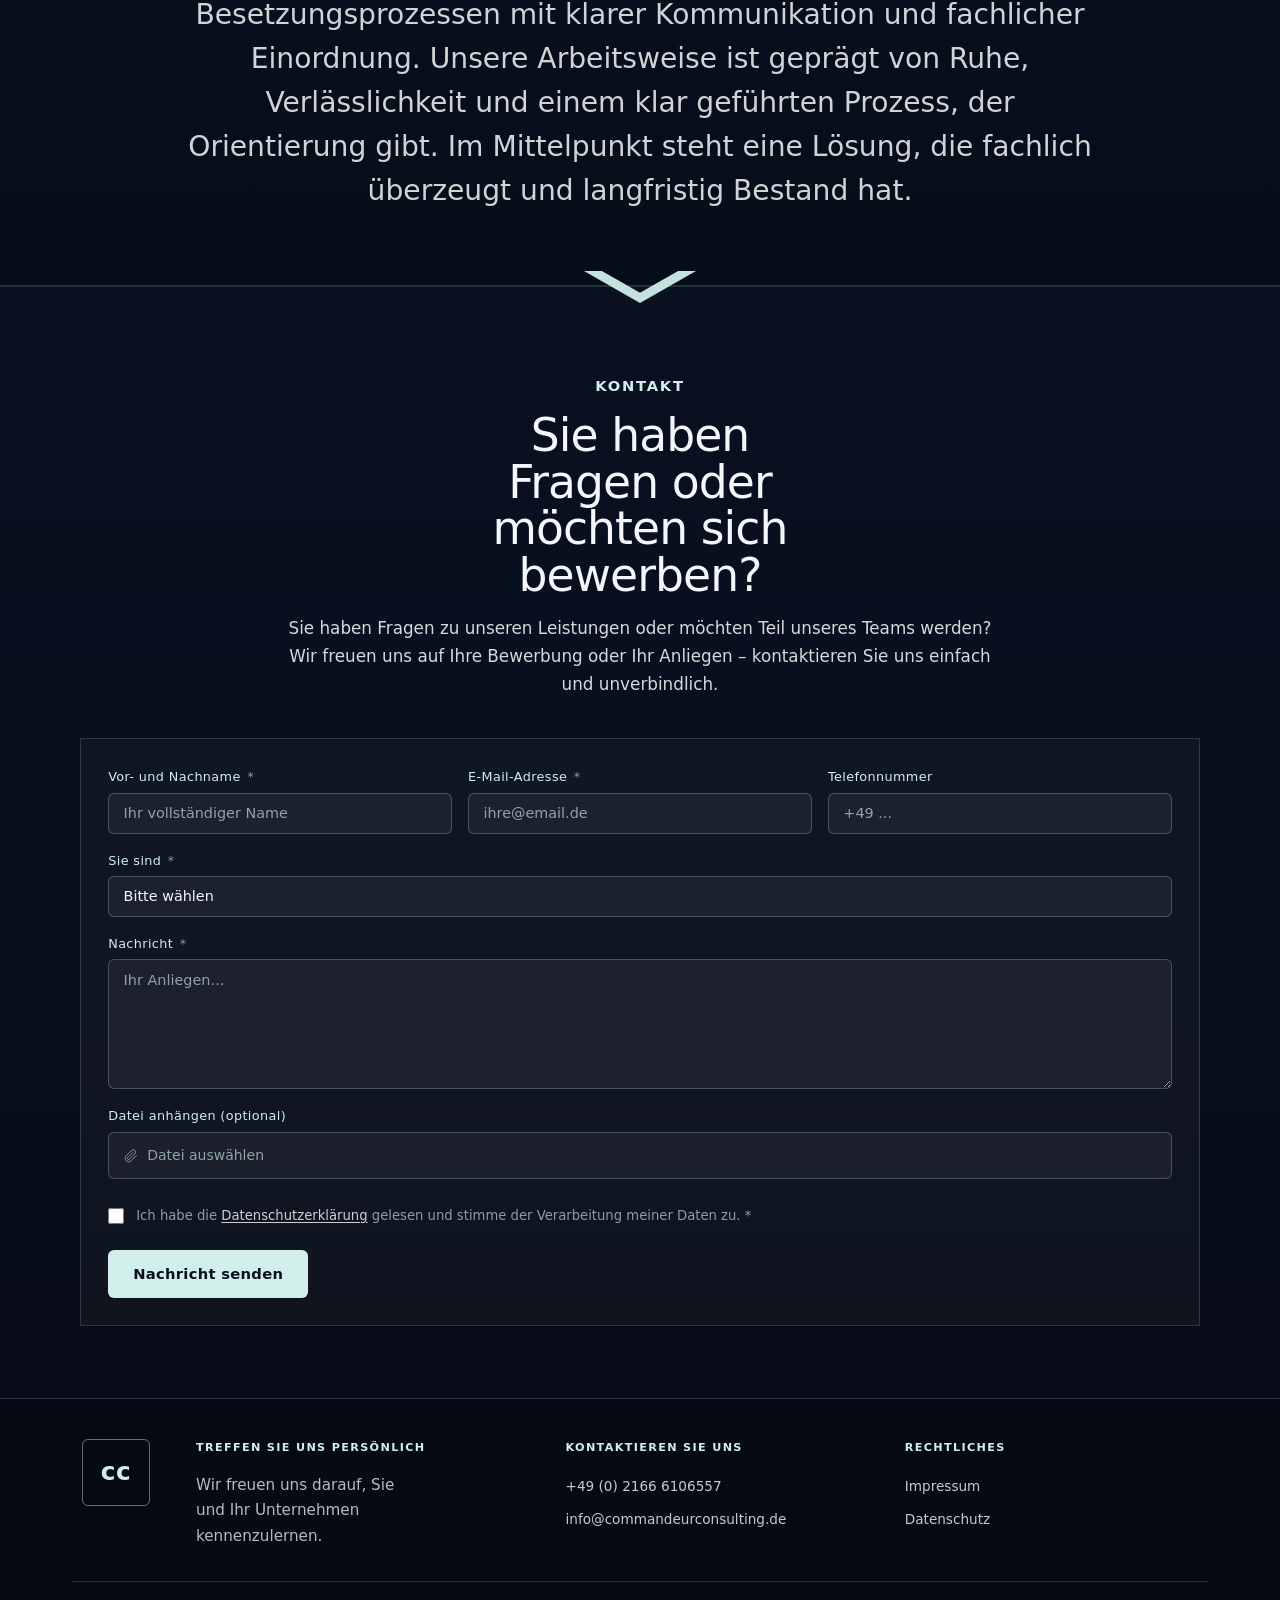
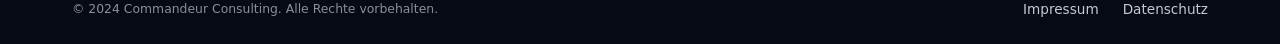
==== commit 1abce7d6: "improve homepage section parity to reference" ====
--- a/frontend/index.html
+++ b/frontend/index.html
@@ -103,22 +103,12 @@
     <!-- Kontaktformular -->
     <section class="contact-section section">
       <div class="container">
+        <div class="contact-section__intro">
+          <span class="contact-section__eyebrow kicker">Kontakt</span>
+          <h2 class="contact-section__heading">Sie haben Fragen oder möchten sich bewerben?</h2>
+          <p class="contact-section__lead">Sie haben Fragen zu unseren Leistungen oder möchten Teil unseres Teams werden? Wir freuen uns auf Ihre Bewerbung oder Ihr Anliegen – kontaktieren Sie uns einfach und unverbindlich.</p>
+        </div>
         <div class="contact-grid">
-          <div class="contact-info">
-            <h2 class="contact-info__heading">Sie haben Fragen oder möchten sich bewerben?</h2>
-            <p class="contact-info__text">Sie haben Fragen zu unseren Leistungen oder möchten Teil unseres Teams werden? Wir freuen uns auf Ihre Bewerbung oder Ihr Anliegen – kontaktieren Sie uns einfach und unverbindlich.</p>
-            <div class="contact-data">
-              <div class="contact-data__item">
-                <span class="contact-data__label">Telefon</span>
-                <span class="contact-data__value"><a href="tel:+4921666106557">+49 (0) 2166 6106557</a></span>
-              </div>
-              <div class="contact-data__item">
-                <span class="contact-data__label">E-Mail</span>
-                <span class="contact-data__value"><a href="mailto:info@commandeurconsulting.de">info@commandeurconsulting.de</a></span>
-              </div>
-            </div>
-            <a href="../pages/kontakt.html" class="btn btn--outline">Zur Kontaktseite</a>
-          </div>
           <div class="contact-form">
             <form class="form" data-validate>
               <div class="form__row">
@@ -132,12 +122,12 @@
                   <input class="form__input" type="email" id="email" name="email" placeholder="ihre@email.de" required>
                   <span class="form__error-msg"></span>
                 </div>
-              </div>
-              <div class="form__row">
                 <div class="form__group">
                   <label class="form__label" for="phone">Telefonnummer</label>
                   <input class="form__input" type="tel" id="phone" name="phone" placeholder="+49 ...">
                 </div>
+              </div>
+              <div class="form__row">
                 <div class="form__group">
                   <label class="form__label" for="type">Sie sind <span class="req">*</span></label>
                   <select class="form__select" id="type" name="type" required>
@@ -185,24 +175,25 @@
   <footer class="footer">
     <div class="container">
       <div class="footer__inner">
+        <div class="footer__logo-block">
+          <span class="footer__mark" aria-hidden="true">cc</span>
+        </div>
         <div>
-          <span class="footer__brand">Commandeur Consulting</span>
-          <p class="footer__tagline">Personalberatung für Tax, Audit und Legal.</p>
+          <p class="footer__heading">Treffen Sie uns persönlich</p>
+          <p class="footer__text">Wir freuen uns darauf, Sie und Ihr Unternehmen kennenzulernen.</p>
         </div>
         <div>
-          <p class="footer__heading">Navigation</p>
-          <ul class="footer__links">
-            <li><a href="../pages/ueber-uns.html" class="footer__link">Über uns</a></li>
-            <li><a href="../pages/leistungen.html" class="footer__link">Leistungen</a></li>
-            <li><a href="../pages/recruiting-prozess.html" class="footer__link">Recruiting-Prozess</a></li>
-            <li><a href="../pages/kontakt.html" class="footer__link">Kontakt</a></li>
-          </ul>
-        </div>
-        <div>
-          <p class="footer__heading">Kontakt</p>
+          <p class="footer__heading">Kontaktieren Sie uns</p>
           <ul class="footer__links">
             <li><a href="tel:+4921666106557" class="footer__link">+49 (0) 2166 6106557</a></li>
             <li><a href="mailto:info@commandeurconsulting.de" class="footer__link">info@commandeurconsulting.de</a></li>
+          </ul>
+        </div>
+        <div>
+          <p class="footer__heading">Rechtliches</p>
+          <ul class="footer__links">
+            <li><a href="../pages/impressum.html" class="footer__link">Impressum</a></li>
+            <li><a href="../pages/datenschutz.html" class="footer__link">Datenschutz</a></li>
           </ul>
         </div>
       </div>
--- a/frontend/css/styles.css
+++ b/frontend/css/styles.css
@@ -1149,17 +1149,21 @@
 }
 
 .home-page .cards {
+  grid-template-columns: repeat(4, minmax(0, 1fr));
   gap: 0;
   border: 1px solid var(--border);
   background: rgba(209, 238, 235, 0.08);
+  max-width: 1120px;
+  margin: 0 auto;
 }
 
 .home-page .card {
   min-height: 18rem;
   border: 0;
   border-radius: 0;
-  padding: 2rem 1.65rem 1.8rem;
+  padding: 2.15rem 1.5rem 2rem;
   background: var(--bg-surface);
+  text-align: center;
 }
 
 .home-page .card:not(:last-child) {
@@ -1171,7 +1175,14 @@
 }
 
 .home-page .card__label {
-  margin-bottom: 1rem;
+  display: inline-flex;
+  align-items: center;
+  justify-content: center;
+  width: 3.4rem;
+  aspect-ratio: 1;
+  margin: 0 auto 1rem;
+  border: 1px solid rgba(209, 238, 235, 0.62);
+  border-radius: 50%;
   color: var(--accent-mid);
 }
 
@@ -1191,10 +1202,12 @@
   background: transparent;
   border-top: 1px solid var(--border);
   border-bottom: 1px solid var(--border);
+  position: relative;
 }
 
 .home-page .statement__inner {
-  max-width: 66rem;
+  max-width: 58rem;
+  margin: 0 auto;
 }
 
 .home-page .statement__quote {
@@ -1203,31 +1216,72 @@
   font-size: clamp(1.35rem, 2.2vw, 1.9rem);
   line-height: 1.56;
   color: rgba(255, 255, 255, 0.82);
+  text-align: center;
 }
 
 .home-page .contact-section {
   background: linear-gradient(180deg, rgba(9, 17, 33, 0.98) 0%, rgba(7, 12, 24, 0.98) 100%);
   border-top: 1px solid var(--border);
+  position: relative;
+  padding-top: 5.4rem;
+}
+
+.home-page .contact-section::before {
+  content: "";
+  position: absolute;
+  top: 0;
+  left: 50%;
+  width: 7rem;
+  height: 2rem;
+  transform: translate(-50%, -50%);
+  background: rgba(209, 238, 235, 0.94);
+  clip-path: polygon(0 0, 50% 100%, 100% 0, 84% 0, 50% 68%, 16% 0);
+}
+
+.home-page .contact-section__intro {
+  max-width: 50rem;
+  margin: 0 auto 2.5rem;
+  text-align: center;
+}
+
+.home-page .contact-section__eyebrow {
+  margin-bottom: 0.9rem;
+}
+
+.home-page .contact-section__heading {
+  max-width: 12ch;
+  margin: 0 auto 1rem;
+  font-size: clamp(2.2rem, 4vw, 2.85rem);
+  line-height: 1.02;
+  font-weight: 500;
+}
+
+.home-page .contact-section__lead {
+  max-width: 44rem;
+  margin: 0 auto;
+  font-size: 1.05rem;
+  color: rgba(255, 255, 255, 0.84);
 }
 
 .home-page .contact-grid {
-  gap: 3.2rem;
-}
-
-.home-page .contact-info__heading {
-  max-width: 12ch;
-  line-height: 1.06;
-}
-
-.home-page .contact-info__text {
-  max-width: 50ch;
-  color: rgba(255, 255, 255, 0.78);
+  grid-template-columns: 1fr;
+  gap: 0;
+  max-width: 1120px;
+  margin: 0 auto;
 }
 
 .home-page .contact-form {
-  padding: 1.5rem;
+  padding: 1.7rem;
   border: 1px solid var(--border);
   background: rgba(255, 255, 255, 0.03);
+}
+
+.home-page .form__row:first-child {
+  grid-template-columns: 1fr 1fr 1fr;
+}
+
+.home-page .form__row + .form__row {
+  grid-template-columns: 1fr;
 }
 
 .home-page .form__label,
@@ -1247,6 +1301,58 @@
 .home-page .footer {
   background: #050a15;
   border-top: 1px solid var(--border);
+  padding-block: 2.5rem 1.5rem;
+}
+
+.home-page .footer__inner {
+  grid-template-columns: 88px 1.1fr 1fr 1fr;
+  gap: 2.25rem;
+  align-items: start;
+  padding-bottom: 2rem;
+}
+
+.home-page .footer__logo-block {
+  display: flex;
+  align-items: flex-start;
+  justify-content: center;
+}
+
+.home-page .footer__mark {
+  display: inline-flex;
+  align-items: center;
+  justify-content: center;
+  width: 4.2rem;
+  aspect-ratio: 1;
+  border: 1px solid rgba(209, 238, 235, 0.44);
+  border-radius: 6px;
+  color: #d1eeeb;
+  font-size: 1.55rem;
+  font-weight: 600;
+  letter-spacing: 0.02em;
+  text-transform: lowercase;
+}
+
+.home-page .footer__text {
+  font-size: 0.95rem;
+  line-height: 1.65;
+  color: rgba(255, 255, 255, 0.72);
+  max-width: 24ch;
+}
+
+.home-page .footer__links {
+  gap: 0.42rem;
+}
+
+.home-page .footer__link {
+  color: rgba(255, 255, 255, 0.78);
+}
+
+.home-page .footer__bottom {
+  padding-top: 1rem;
+}
+
+.home-page .footer__copy {
+  color: rgba(255, 255, 255, 0.54);
 }
 
 @media (max-width: 1024px) {
@@ -1269,6 +1375,18 @@
   .home-page .card:not(:last-child) {
     border-right: 0;
   }
+
+  .home-page .cards {
+    grid-template-columns: repeat(2, minmax(0, 1fr));
+  }
+
+  .home-page .form__row:first-child {
+    grid-template-columns: 1fr 1fr;
+  }
+
+  .home-page .footer__inner {
+    grid-template-columns: 88px 1fr 1fr;
+  }
 }
 
 @media (max-width: 800px) {
@@ -1284,6 +1402,15 @@
     font-size: 1.35rem;
     color: rgba(255, 255, 255, 0.88);
   }
+
+  .home-page .footer__inner {
+    grid-template-columns: 1fr;
+    gap: 1.4rem;
+  }
+
+  .home-page .footer__logo-block {
+    justify-content: flex-start;
+  }
 }
 
 @media (max-width: 640px) {
@@ -1319,8 +1446,32 @@
     font-size: 1rem;
   }
 
+  .home-page .cards {
+    grid-template-columns: 1fr;
+  }
+
+  .home-page .card {
+    min-height: auto;
+  }
+
+  .home-page .contact-section {
+    padding-top: 4.8rem;
+  }
+
+  .home-page .contact-section__heading {
+    font-size: clamp(1.9rem, 8vw, 2.4rem);
+  }
+
+  .home-page .contact-section__lead {
+    font-size: 0.98rem;
+  }
+
   .home-page .contact-form {
     padding: 1rem;
+  }
+
+  .home-page .form__row:first-child {
+    grid-template-columns: 1fr;
   }
 }
 
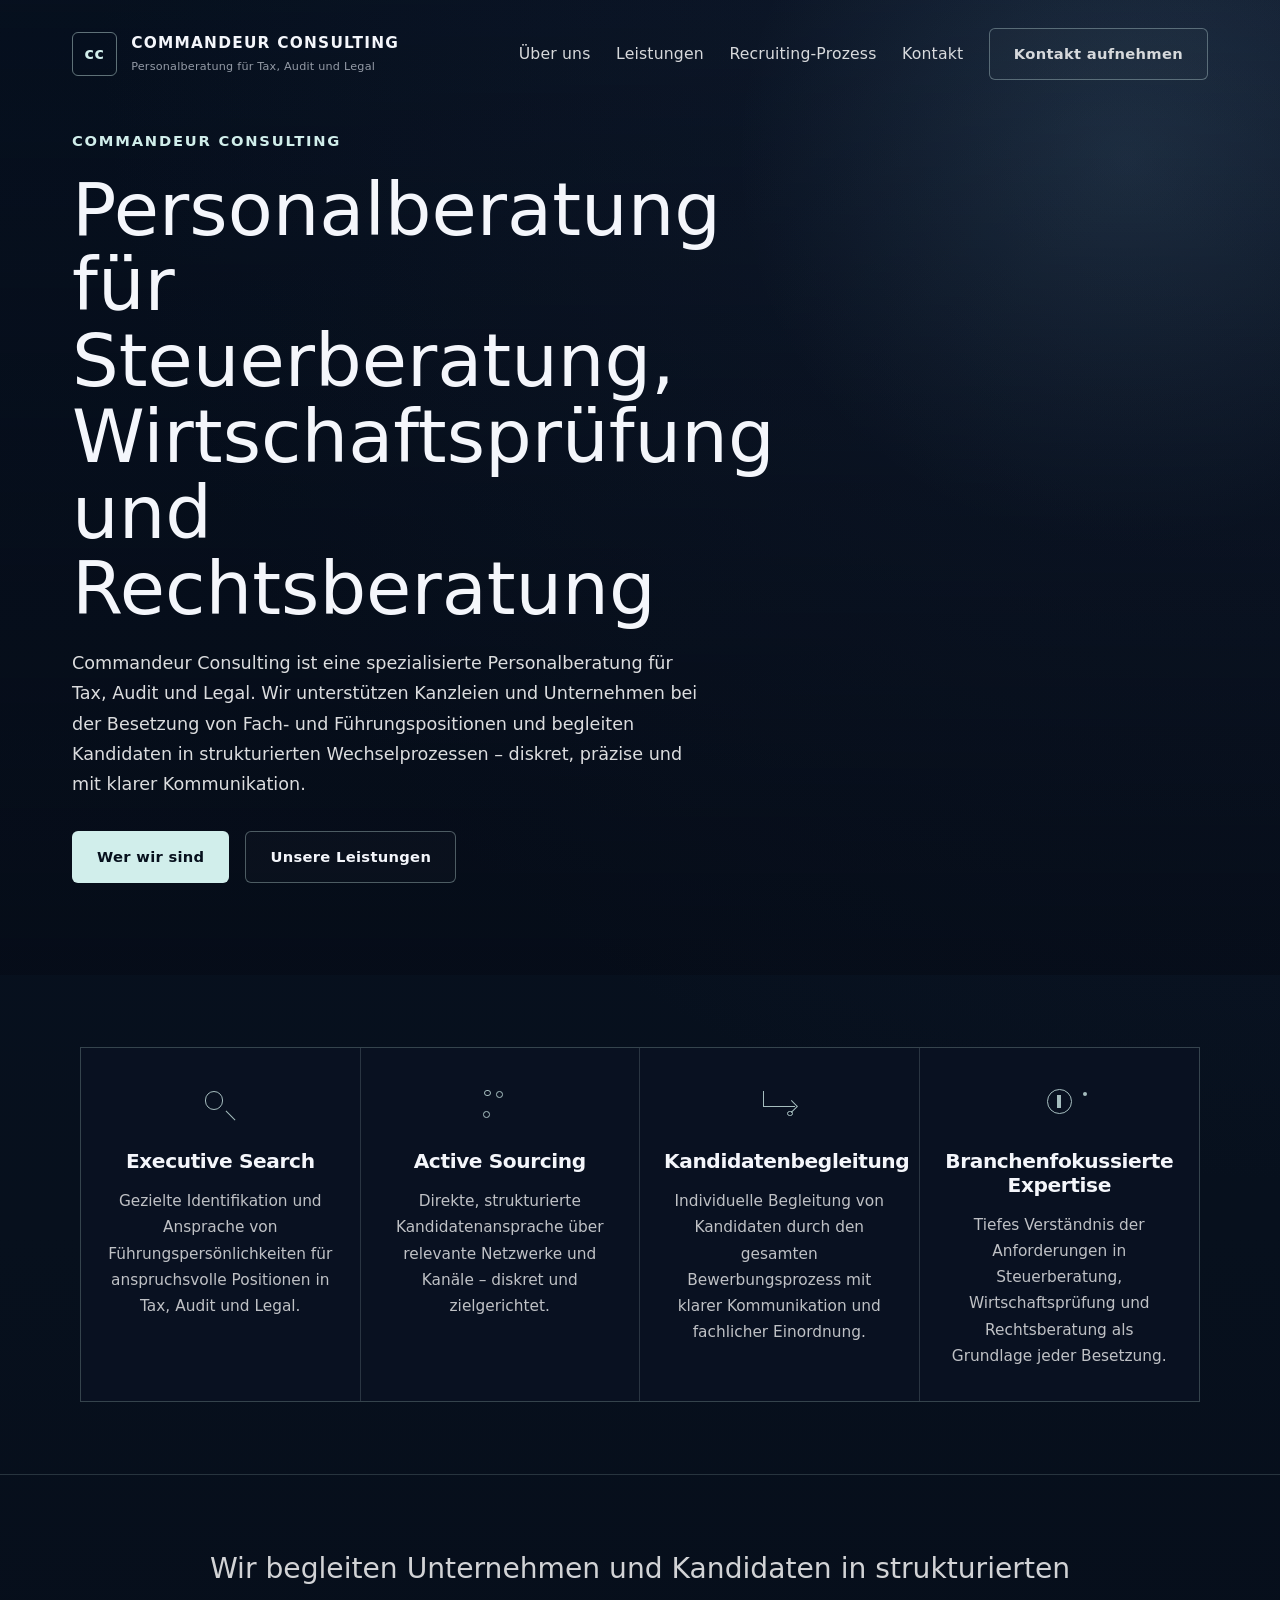
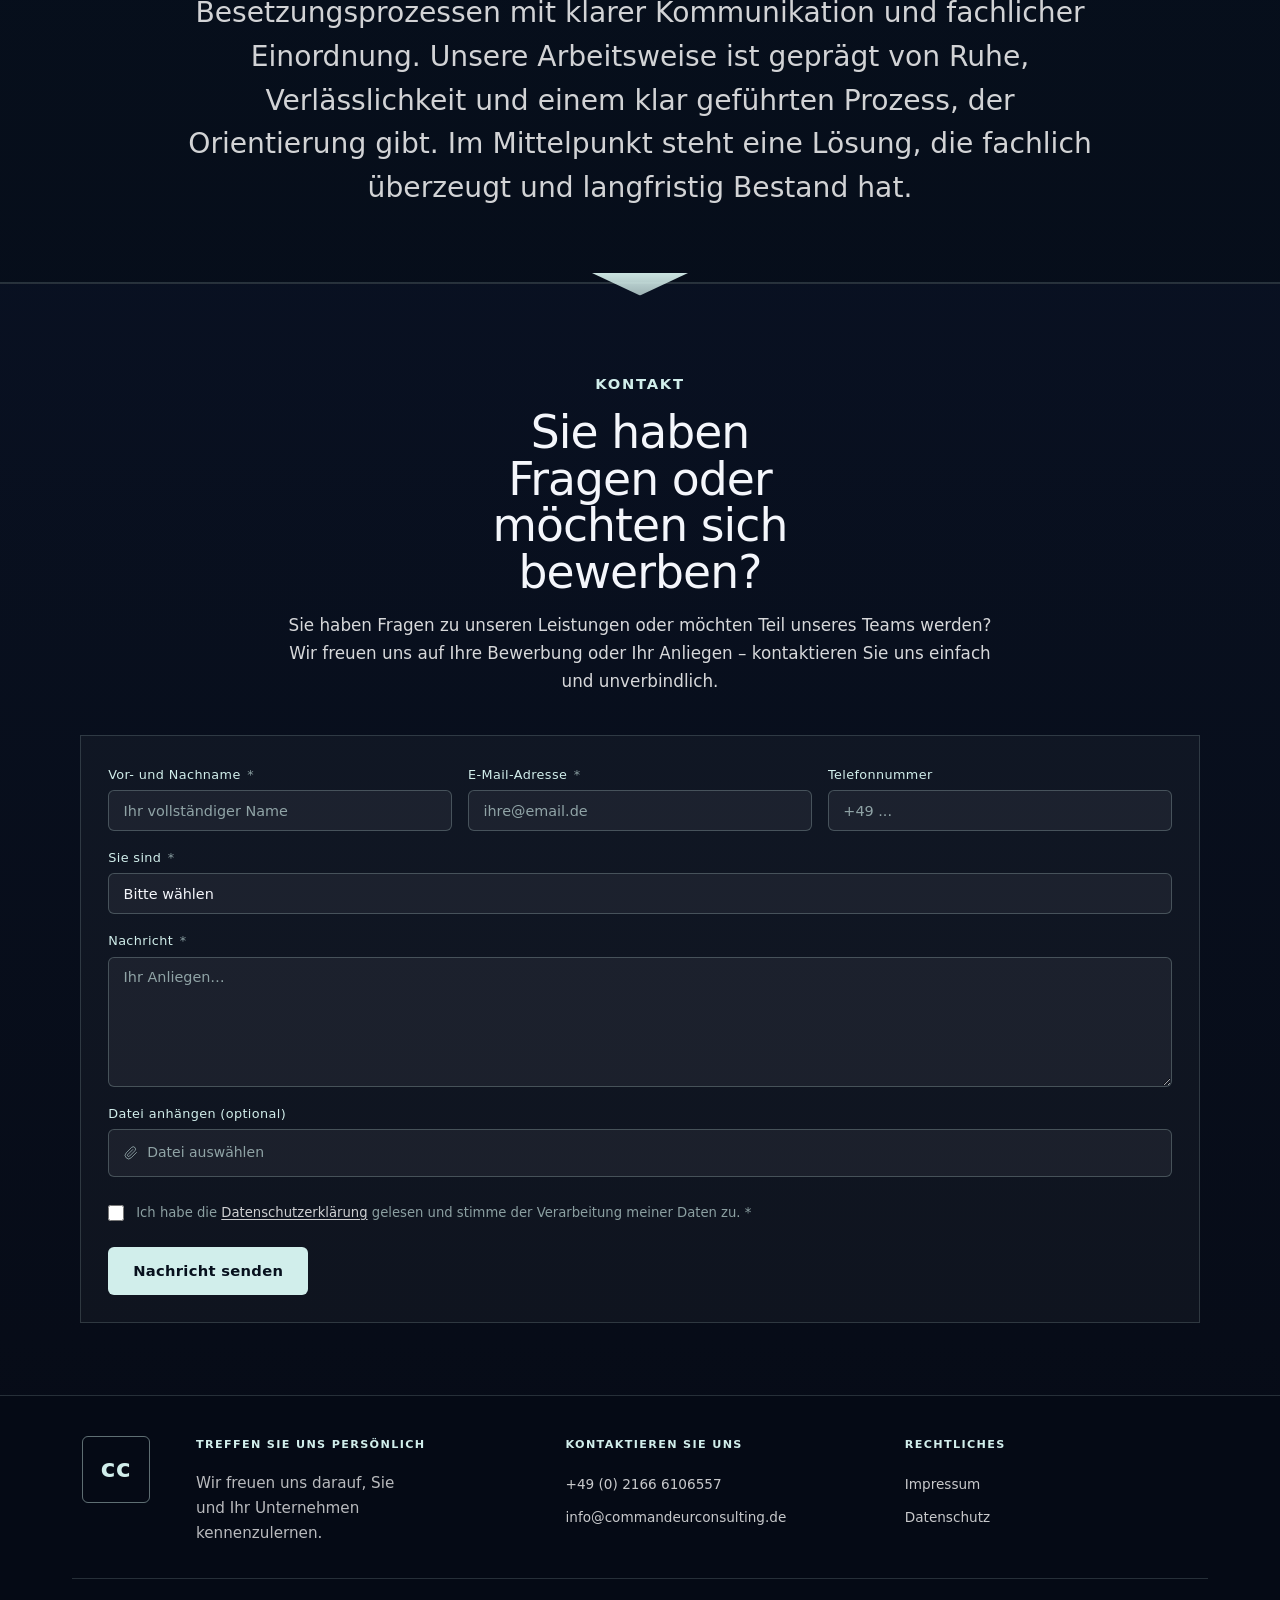
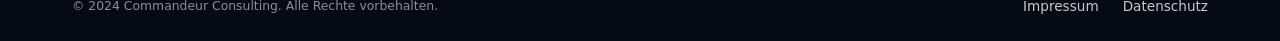
==== commit ef6dd310: "refine homepage icons cta and section shapes" ====
--- a/frontend/index.html
+++ b/frontend/index.html
@@ -68,22 +68,22 @@
       <div class="container">
         <div class="cards">
           <div class="card">
-            <p class="card__label">01</p>
+            <p class="card__label card__label--search" aria-hidden="true"><span></span></p>
             <h3 class="card__title">Executive Search</h3>
             <p class="card__text">Gezielte Identifikation und Ansprache von Führungspersönlichkeiten für anspruchsvolle Positionen in Tax, Audit und Legal.</p>
           </div>
           <div class="card">
-            <p class="card__label">02</p>
+            <p class="card__label card__label--network" aria-hidden="true"><span></span></p>
             <h3 class="card__title">Active Sourcing</h3>
             <p class="card__text">Direkte, strukturierte Kandidatenansprache über relevante Netzwerke und Kanäle – diskret und zielgerichtet.</p>
           </div>
           <div class="card">
-            <p class="card__label">03</p>
+            <p class="card__label card__label--path" aria-hidden="true"><span></span></p>
             <h3 class="card__title">Kandidatenbegleitung</h3>
             <p class="card__text">Individuelle Begleitung von Kandidaten durch den gesamten Bewerbungsprozess mit klarer Kommunikation und fachlicher Einordnung.</p>
           </div>
           <div class="card">
-            <p class="card__label">04</p>
+            <p class="card__label card__label--insight" aria-hidden="true"><span></span></p>
             <h3 class="card__title">Branchenfokussierte Expertise</h3>
             <p class="card__text">Tiefes Verständnis der Anforderungen in Steuerberatung, Wirtschaftsprüfung und Rechtsberatung als Grundlage jeder Besetzung.</p>
           </div>
--- a/frontend/css/styles.css
+++ b/frontend/css/styles.css
@@ -1074,7 +1074,15 @@
 }
 
 .home-page .nav__cta {
-  display: none;
+  display: inline-flex;
+  min-height: 2.5rem;
+  padding: 0.62rem 1rem;
+  margin-left: 0.35rem;
+  border-color: rgba(209, 238, 235, 0.24);
+  background: rgba(9, 17, 33, 0.34);
+  color: rgba(255, 255, 255, 0.82);
+  font-size: 0.82rem;
+  font-weight: 500;
 }
 
 .home-page .hero {
@@ -1148,6 +1156,11 @@
   background: rgba(255, 255, 255, 0.02);
 }
 
+.home-page .nav__cta:hover {
+  border-color: rgba(209, 238, 235, 0.42);
+  background: rgba(9, 17, 33, 0.48);
+}
+
 .home-page .cards {
   grid-template-columns: repeat(4, minmax(0, 1fr));
   gap: 0;
@@ -1175,15 +1188,129 @@
 }
 
 .home-page .card__label {
+  position: relative;
   display: inline-flex;
   align-items: center;
   justify-content: center;
-  width: 3.4rem;
-  aspect-ratio: 1;
+  width: 3.2rem;
+  height: 2.7rem;
   margin: 0 auto 1rem;
-  border: 1px solid rgba(209, 238, 235, 0.62);
+  color: var(--accent-mid);
+}
+
+.home-page .card__label::before,
+.home-page .card__label::after,
+.home-page .card__label span,
+.home-page .card__label span::before,
+.home-page .card__label span::after {
+  content: "";
+  position: absolute;
+  box-sizing: border-box;
+  border-color: rgba(209, 238, 235, 0.78);
+  color: var(--accent-mid);
+}
+
+.home-page .card__label--search::before {
+  width: 1.15rem;
+  height: 1.15rem;
+  border: 1.4px solid rgba(209, 238, 235, 0.78);
   border-radius: 50%;
-  color: var(--accent-mid);
+  top: 0.55rem;
+  left: 0.65rem;
+}
+
+.home-page .card__label--search::after {
+  width: 0.82rem;
+  border-top: 1.4px solid rgba(209, 238, 235, 0.78);
+  transform: rotate(45deg);
+  right: 0.52rem;
+  bottom: 0.62rem;
+}
+
+.home-page .card__label--network::before,
+.home-page .card__label--network::after,
+.home-page .card__label--network span::before {
+  width: 0.42rem;
+  height: 0.42rem;
+  border: 1.4px solid rgba(209, 238, 235, 0.78);
+  border-radius: 50%;
+}
+
+.home-page .card__label--network::before {
+  top: 0.55rem;
+  left: 1.38rem;
+}
+
+.home-page .card__label--network::after {
+  bottom: 0.48rem;
+  left: 0.56rem;
+}
+
+.home-page .card__label--network span::before {
+  bottom: 0.48rem;
+  right: 0.56rem;
+}
+
+.home-page .card__label--network span::after {
+  inset: 0;
+  background:
+    linear-gradient(rgba(209, 238, 235, 0.78), rgba(209, 238, 235, 0.78)) center 0.95rem / 1.4px 0.82rem no-repeat,
+    linear-gradient(60deg, transparent 47%, rgba(209, 238, 235, 0.78) 48%, rgba(209, 238, 235, 0.78) 52%, transparent 53%) left 0.68rem bottom 0.78rem / 1.1rem 0.9rem no-repeat,
+    linear-gradient(-60deg, transparent 47%, rgba(209, 238, 235, 0.78) 48%, rgba(209, 238, 235, 0.78) 52%, transparent 53%) right 0.68rem bottom 0.78rem / 1.1rem 0.9rem no-repeat;
+}
+
+.home-page .card__label--path::before {
+  width: 2rem;
+  height: 1rem;
+  border-left: 1.4px solid rgba(209, 238, 235, 0.78);
+  border-bottom: 1.4px solid rgba(209, 238, 235, 0.78);
+  left: 0.58rem;
+  top: 0.52rem;
+}
+
+.home-page .card__label--path::after {
+  width: 0.58rem;
+  height: 0.58rem;
+  border-top: 1.4px solid rgba(209, 238, 235, 0.78);
+  border-right: 1.4px solid rgba(209, 238, 235, 0.78);
+  transform: rotate(45deg);
+  right: 0.52rem;
+  top: 1.2rem;
+}
+
+.home-page .card__label--path span::before {
+  width: 0.34rem;
+  height: 0.34rem;
+  border: 1.4px solid rgba(209, 238, 235, 0.78);
+  border-radius: 50%;
+  left: 0.5rem;
+  top: 0.42rem;
+}
+
+.home-page .card__label--insight::before {
+  width: 1.55rem;
+  height: 1.55rem;
+  border: 1.4px solid rgba(209, 238, 235, 0.78);
+  border-radius: 50%;
+  top: 0.42rem;
+  left: 0.82rem;
+}
+
+.home-page .card__label--insight::after {
+  width: 0.28rem;
+  height: 0.78rem;
+  background: rgba(209, 238, 235, 0.78);
+  top: 0.8rem;
+  left: 1.46rem;
+}
+
+.home-page .card__label--insight span::before {
+  width: 0.28rem;
+  height: 0.28rem;
+  background: rgba(209, 238, 235, 0.78);
+  border-radius: 50%;
+  bottom: 0.5rem;
+  left: 1.46rem;
 }
 
 .home-page .card__title {
@@ -1231,11 +1358,11 @@
   position: absolute;
   top: 0;
   left: 50%;
-  width: 7rem;
-  height: 2rem;
+  width: 6rem;
+  height: 1.4rem;
   transform: translate(-50%, -50%);
-  background: rgba(209, 238, 235, 0.94);
-  clip-path: polygon(0 0, 50% 100%, 100% 0, 84% 0, 50% 68%, 16% 0);
+  background: linear-gradient(180deg, rgba(213, 239, 235, 0.95) 0%, rgba(213, 239, 235, 0.72) 100%);
+  clip-path: polygon(0 0, 50% 100%, 100% 0);
 }
 
 .home-page .contact-section__intro {
@@ -1454,6 +1581,10 @@
     min-height: auto;
   }
 
+  .home-page .card__label {
+    margin-bottom: 0.85rem;
+  }
+
   .home-page .contact-section {
     padding-top: 4.8rem;
   }
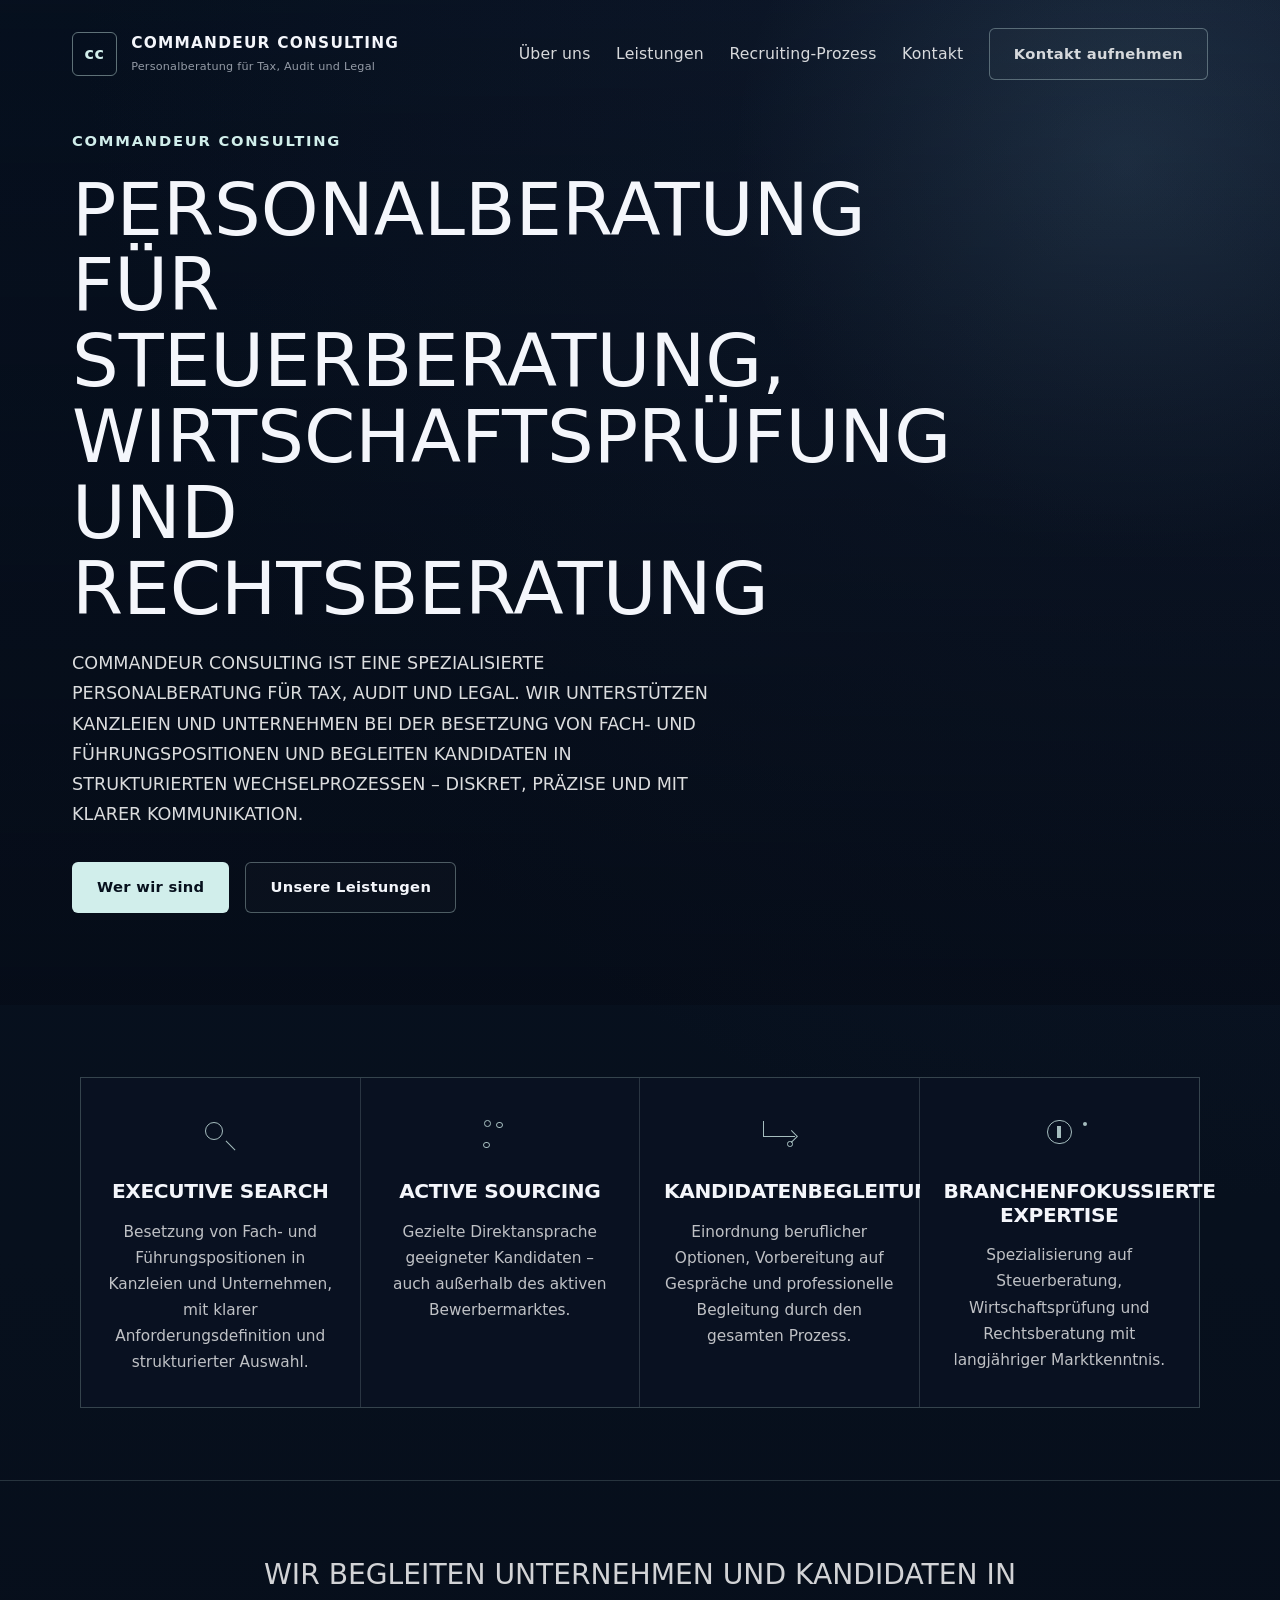
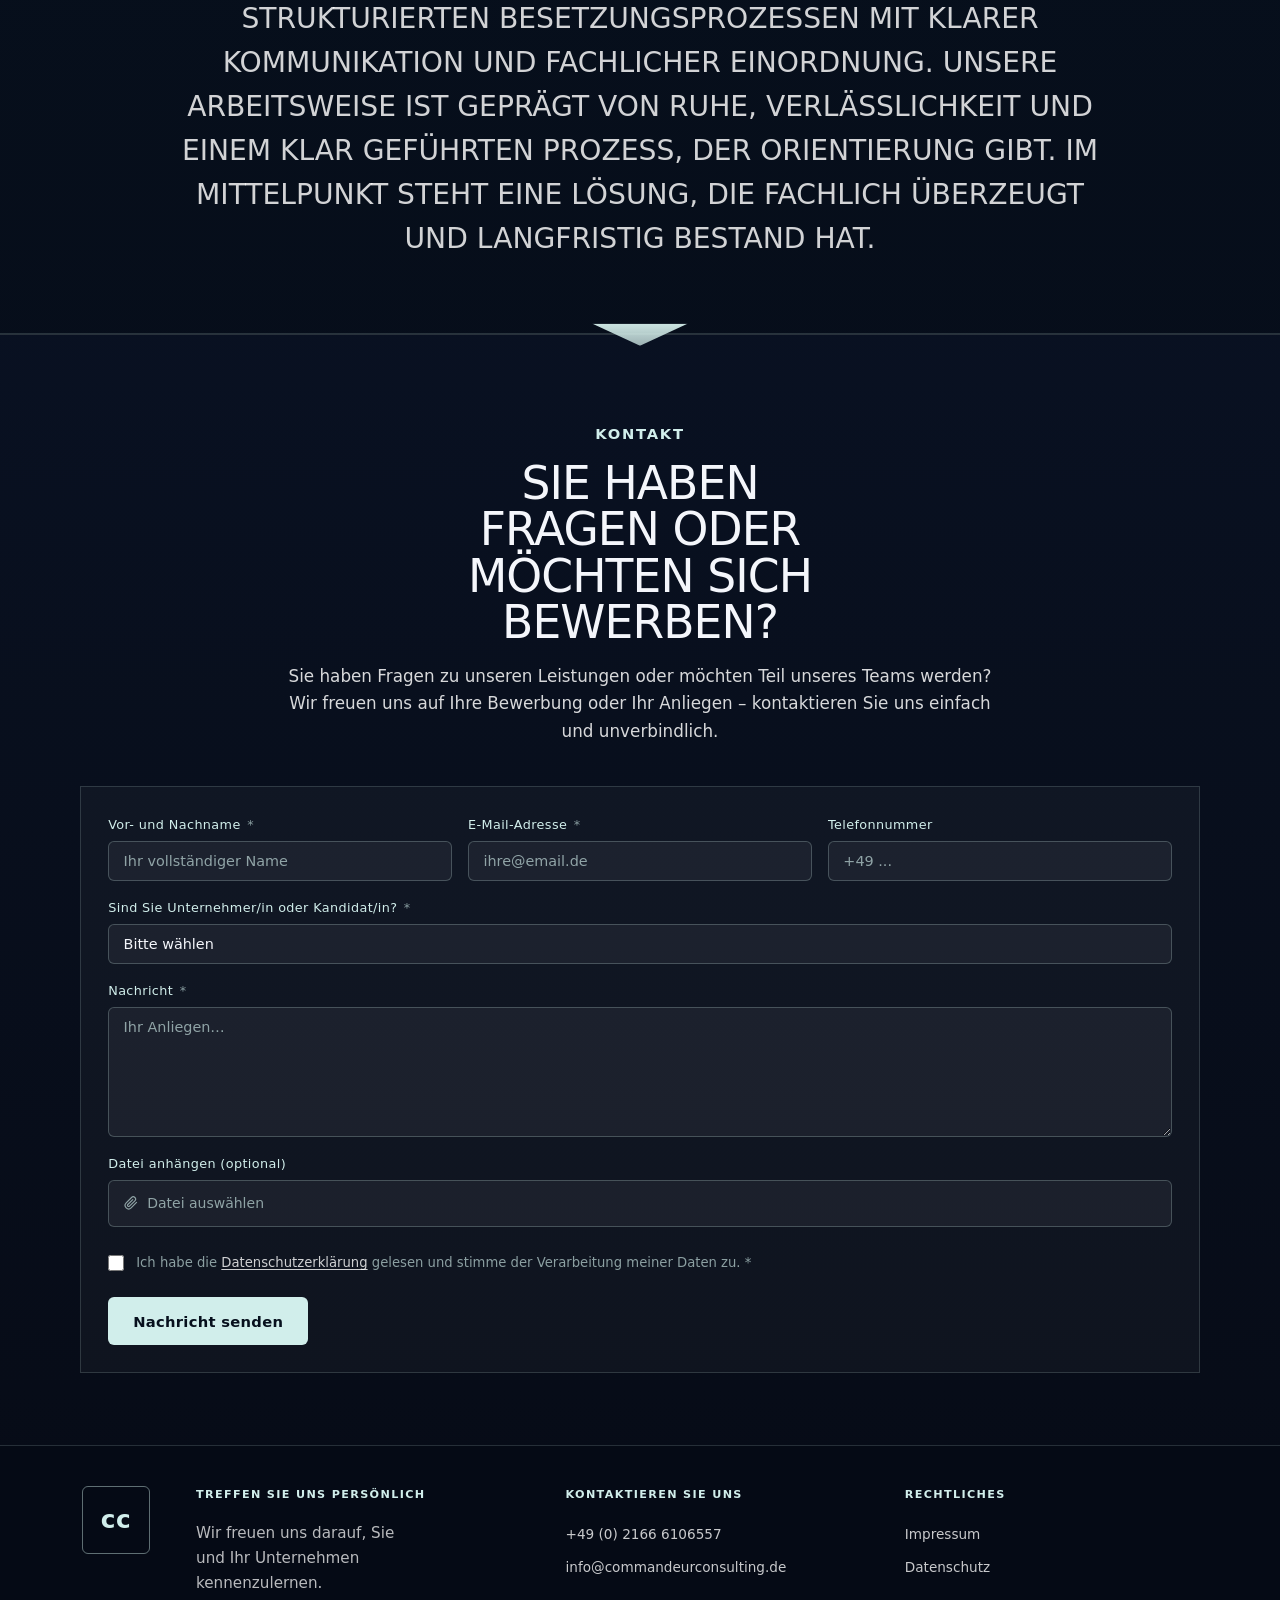
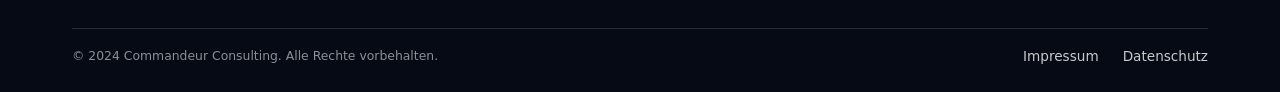
==== commit 55a1dc63: "align homepage copy with reference" ====
--- a/frontend/index.html
+++ b/frontend/index.html
@@ -53,8 +53,8 @@
       <div class="container">
         <div class="hero__inner">
           <span class="kicker">Commandeur Consulting</span>
-          <h1 class="hero__h1">Personalberatung für Steuerberatung, Wirtschaftsprüfung und Rechtsberatung</h1>
-          <p class="hero__text">Commandeur Consulting ist eine spezialisierte Personalberatung für Tax, Audit und Legal. Wir unterstützen Kanzleien und Unternehmen bei der Besetzung von Fach- und Führungspositionen und begleiten Kandidaten in strukturierten Wechselprozessen – diskret, präzise und mit klarer Kommunikation.</p>
+          <h1 class="hero__h1">PERSONALBERATUNG FÜR STEUERBERATUNG, WIRTSCHAFTSPRÜFUNG UND RECHTSBERATUNG</h1>
+          <p class="hero__text">COMMANDEUR CONSULTING IST EINE SPEZIALISIERTE PERSONALBERATUNG FÜR TAX, AUDIT UND LEGAL. WIR UNTERSTÜTZEN KANZLEIEN UND UNTERNEHMEN BEI DER BESETZUNG VON FACH- UND FÜHRUNGSPOSITIONEN UND BEGLEITEN KANDIDATEN IN STRUKTURIERTEN WECHSELPROZESSEN – DISKRET, PRÄZISE UND MIT KLARER KOMMUNIKATION.</p>
           <div class="hero__actions">
             <a href="../pages/ueber-uns.html" class="btn btn--primary">Wer wir sind</a>
             <a href="../pages/leistungen.html" class="btn btn--outline">Unsere Leistungen</a>
@@ -69,23 +69,23 @@
         <div class="cards">
           <div class="card">
             <p class="card__label card__label--search" aria-hidden="true"><span></span></p>
-            <h3 class="card__title">Executive Search</h3>
-            <p class="card__text">Gezielte Identifikation und Ansprache von Führungspersönlichkeiten für anspruchsvolle Positionen in Tax, Audit und Legal.</p>
+            <h3 class="card__title">EXECUTIVE SEARCH</h3>
+            <p class="card__text">Besetzung von Fach- und Führungspositionen in Kanzleien und Unternehmen, mit klarer Anforderungsdefinition und strukturierter Auswahl.</p>
           </div>
           <div class="card">
             <p class="card__label card__label--network" aria-hidden="true"><span></span></p>
-            <h3 class="card__title">Active Sourcing</h3>
-            <p class="card__text">Direkte, strukturierte Kandidatenansprache über relevante Netzwerke und Kanäle – diskret und zielgerichtet.</p>
+            <h3 class="card__title">ACTIVE SOURCING</h3>
+            <p class="card__text">Gezielte Direktansprache geeigneter Kandidaten – auch außerhalb des aktiven Bewerbermarktes.</p>
           </div>
           <div class="card">
             <p class="card__label card__label--path" aria-hidden="true"><span></span></p>
-            <h3 class="card__title">Kandidatenbegleitung</h3>
-            <p class="card__text">Individuelle Begleitung von Kandidaten durch den gesamten Bewerbungsprozess mit klarer Kommunikation und fachlicher Einordnung.</p>
+            <h3 class="card__title">KANDIDATENBEGLEITUNG</h3>
+            <p class="card__text">Einordnung beruflicher Optionen, Vorbereitung auf Gespräche und professionelle Begleitung durch den gesamten Prozess.</p>
           </div>
           <div class="card">
             <p class="card__label card__label--insight" aria-hidden="true"><span></span></p>
-            <h3 class="card__title">Branchenfokussierte Expertise</h3>
-            <p class="card__text">Tiefes Verständnis der Anforderungen in Steuerberatung, Wirtschaftsprüfung und Rechtsberatung als Grundlage jeder Besetzung.</p>
+            <h3 class="card__title">BRANCHENFOKUSSIERTE EXPERTISE</h3>
+            <p class="card__text">Spezialisierung auf Steuerberatung, Wirtschaftsprüfung und Rechtsberatung mit langjähriger Marktkenntnis.</p>
           </div>
         </div>
       </div>
@@ -95,7 +95,7 @@
     <section class="statement section">
       <div class="container">
         <div class="statement__inner">
-          <p class="statement__quote">Wir begleiten Unternehmen und Kandidaten in strukturierten Besetzungsprozessen mit klarer Kommunikation und fachlicher Einordnung. Unsere Arbeitsweise ist geprägt von Ruhe, Verlässlichkeit und einem klar geführten Prozess, der Orientierung gibt. Im Mittelpunkt steht eine Lösung, die fachlich überzeugt und langfristig Bestand hat.</p>
+          <p class="statement__quote">WIR BEGLEITEN UNTERNEHMEN UND KANDIDATEN IN STRUKTURIERTEN BESETZUNGSPROZESSEN MIT KLARER KOMMUNIKATION UND FACHLICHER EINORDNUNG. UNSERE ARBEITSWEISE IST GEPRÄGT VON RUHE, VERLÄSSLICHKEIT UND EINEM KLAR GEFÜHRTEN PROZESS, DER ORIENTIERUNG GIBT. IM MITTELPUNKT STEHT EINE LÖSUNG, DIE FACHLICH ÜBERZEUGT UND LANGFRISTIG BESTAND HAT.</p>
         </div>
       </div>
     </section>
@@ -105,7 +105,7 @@
       <div class="container">
         <div class="contact-section__intro">
           <span class="contact-section__eyebrow kicker">Kontakt</span>
-          <h2 class="contact-section__heading">Sie haben Fragen oder möchten sich bewerben?</h2>
+          <h2 class="contact-section__heading">SIE HABEN FRAGEN ODER MÖCHTEN SICH BEWERBEN?</h2>
           <p class="contact-section__lead">Sie haben Fragen zu unseren Leistungen oder möchten Teil unseres Teams werden? Wir freuen uns auf Ihre Bewerbung oder Ihr Anliegen – kontaktieren Sie uns einfach und unverbindlich.</p>
         </div>
         <div class="contact-grid">
@@ -129,7 +129,7 @@
               </div>
               <div class="form__row">
                 <div class="form__group">
-                  <label class="form__label" for="type">Sie sind <span class="req">*</span></label>
+                  <label class="form__label" for="type">Sind Sie Unternehmer/in oder Kandidat/in? <span class="req">*</span></label>
                   <select class="form__select" id="type" name="type" required>
                     <option value="" disabled selected>Bitte wählen</option>
                     <option value="unternehmen">Unternehmen</option>
@@ -147,7 +147,7 @@
                 <label class="form__label">Datei anhängen (optional)</label>
                 <div class="form__file-wrapper">
                   <label class="form__file-label">
-                    <svg width="14" height="14" viewBox="0 0 24 24" fill="none" stroke="currentColor" stroke-width="1.5" stroke-linecap="round" stroke-linejoin="round"><path d="M21.44 11.05l-9.19 9.19a6 6 0 01-8.49-8.49l9.19-9.19a4 4 0 015.66 5.66l-9.2 9.19a2 2 0 01-2.83-2.83l8.49-8.48"/></svg>
+                    <svg width="14" height="14" viewBox="0 0 24 24" fill="none" stroke="currentColor" stroke-width="2" stroke-linecap="round" stroke-linejoin="round"><path d="M21.44 11.05l-9.19 9.19a6 6 0 0 1-8.49-8.49l9.19-9.19a4 4 0 0 1 5.66 5.66l-9.2 9.19a2 2 0 0 1-2.83-2.83l8.49-8.48"/></svg>
                     Datei auswählen
                     <input class="form__file" type="file" name="file" accept=".pdf,.doc,.docx">
                   </label>
@@ -179,7 +179,7 @@
           <span class="footer__mark" aria-hidden="true">cc</span>
         </div>
         <div>
-          <p class="footer__heading">Treffen Sie uns persönlich</p>
+          <p class="footer__heading">TREFFEN SIE UNS PERSÖNLICH</p>
           <p class="footer__text">Wir freuen uns darauf, Sie und Ihr Unternehmen kennenzulernen.</p>
         </div>
         <div>
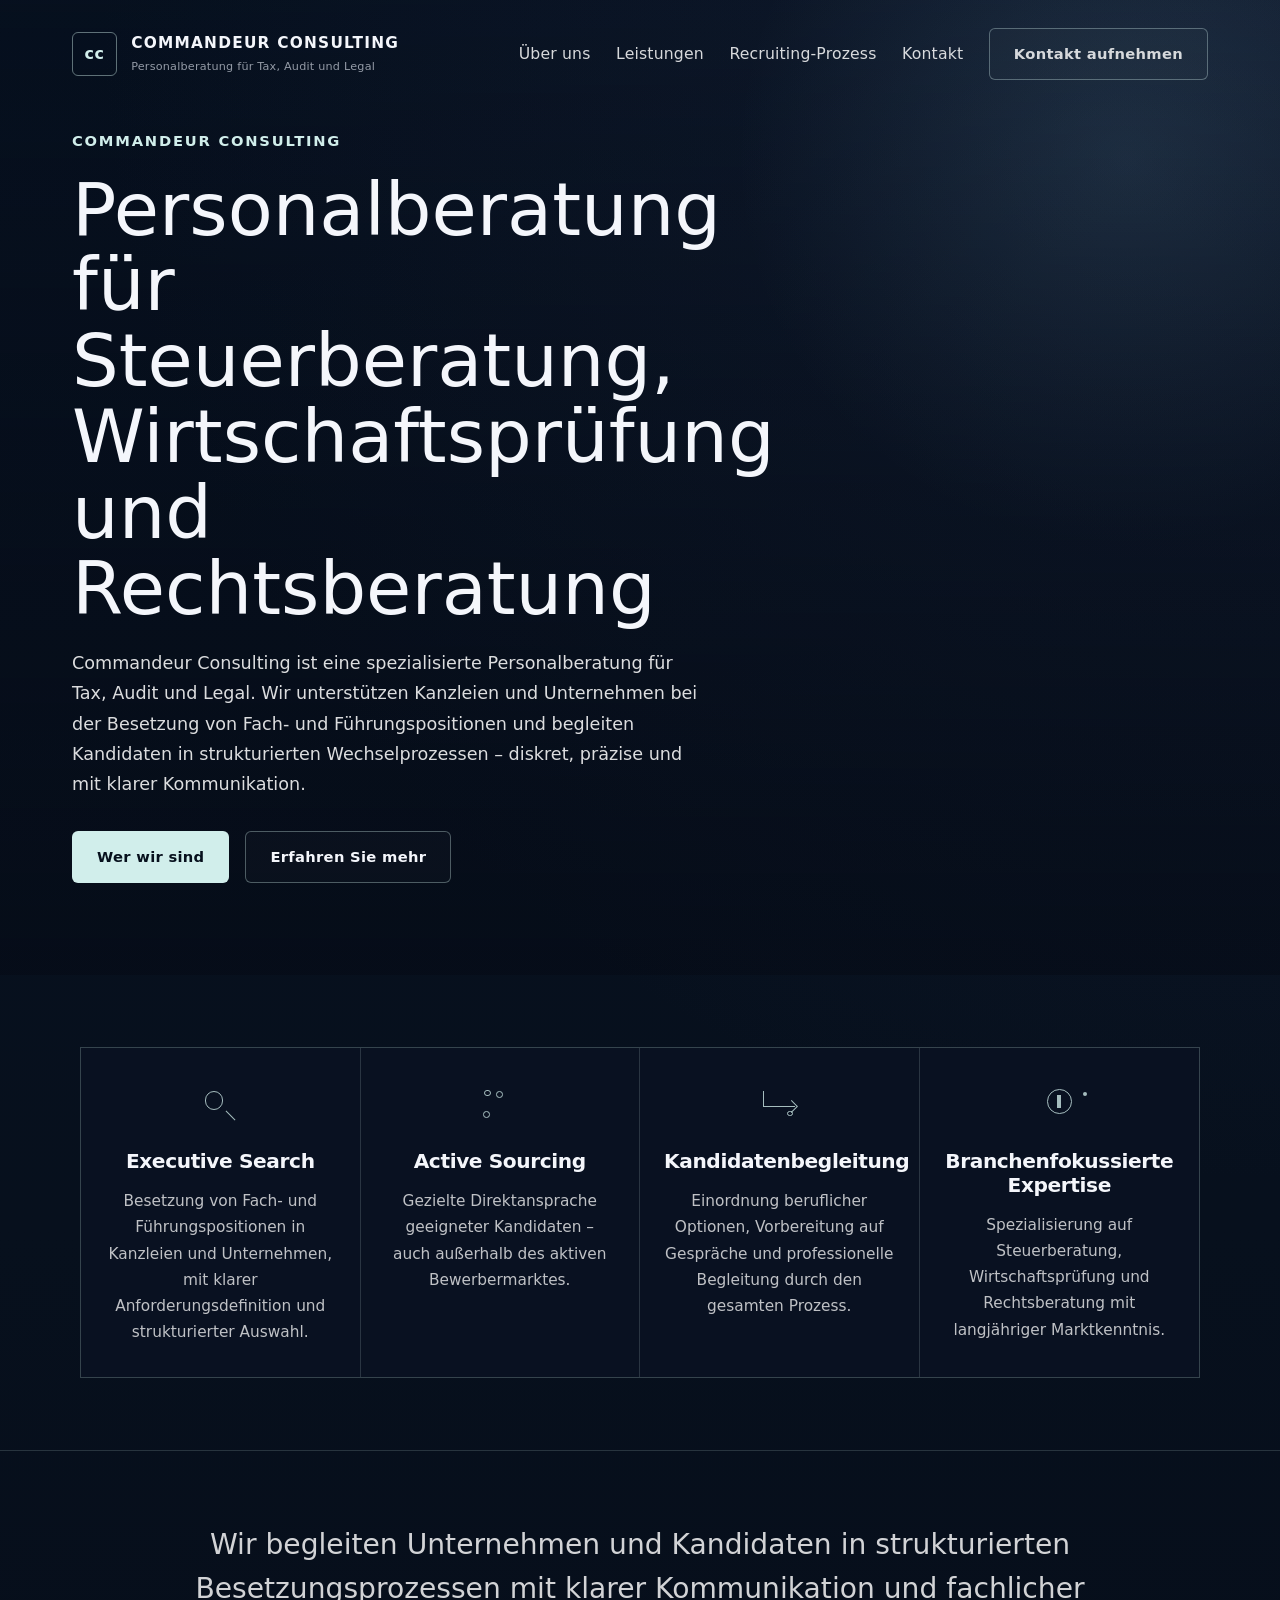
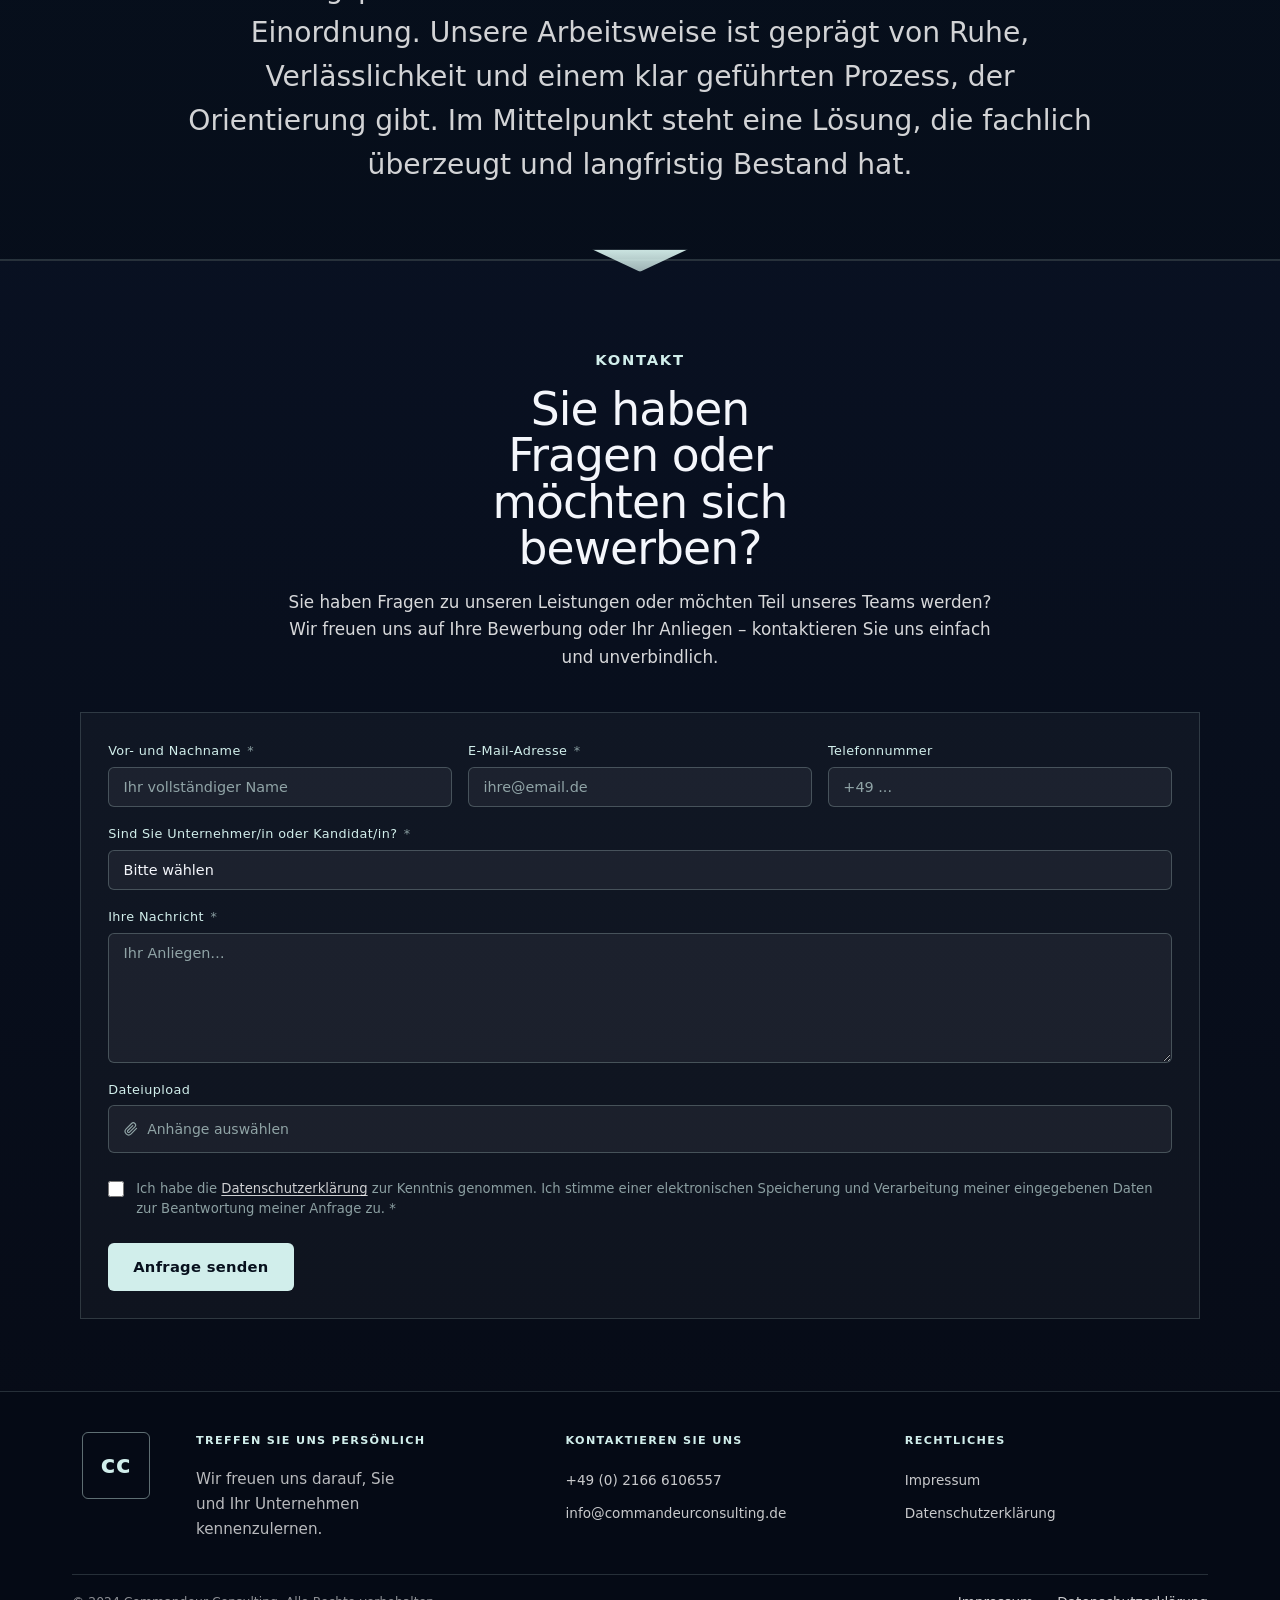
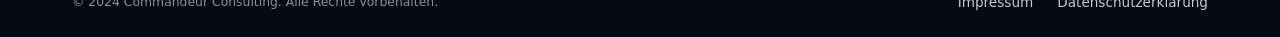
==== commit 04938022: "align homepage copy with reference" ====
--- a/frontend/index.html
+++ b/frontend/index.html
@@ -53,11 +53,11 @@
       <div class="container">
         <div class="hero__inner">
           <span class="kicker">Commandeur Consulting</span>
-          <h1 class="hero__h1">PERSONALBERATUNG FÜR STEUERBERATUNG, WIRTSCHAFTSPRÜFUNG UND RECHTSBERATUNG</h1>
-          <p class="hero__text">COMMANDEUR CONSULTING IST EINE SPEZIALISIERTE PERSONALBERATUNG FÜR TAX, AUDIT UND LEGAL. WIR UNTERSTÜTZEN KANZLEIEN UND UNTERNEHMEN BEI DER BESETZUNG VON FACH- UND FÜHRUNGSPOSITIONEN UND BEGLEITEN KANDIDATEN IN STRUKTURIERTEN WECHSELPROZESSEN – DISKRET, PRÄZISE UND MIT KLARER KOMMUNIKATION.</p>
+          <h1 class="hero__h1">Personalberatung für Steuerberatung, Wirtschaftsprüfung und Rechtsberatung</h1>
+          <p class="hero__text">Commandeur Consulting ist eine spezialisierte Personalberatung für Tax, Audit und Legal. Wir unterstützen Kanzleien und Unternehmen bei der Besetzung von Fach- und Führungspositionen und begleiten Kandidaten in strukturierten Wechselprozessen – diskret, präzise und mit klarer Kommunikation.</p>
           <div class="hero__actions">
             <a href="../pages/ueber-uns.html" class="btn btn--primary">Wer wir sind</a>
-            <a href="../pages/leistungen.html" class="btn btn--outline">Unsere Leistungen</a>
+            <a href="../pages/leistungen.html" class="btn btn--outline">Erfahren Sie mehr</a>
           </div>
         </div>
       </div>
@@ -69,22 +69,22 @@
         <div class="cards">
           <div class="card">
             <p class="card__label card__label--search" aria-hidden="true"><span></span></p>
-            <h3 class="card__title">EXECUTIVE SEARCH</h3>
+            <h3 class="card__title">Executive Search</h3>
             <p class="card__text">Besetzung von Fach- und Führungspositionen in Kanzleien und Unternehmen, mit klarer Anforderungsdefinition und strukturierter Auswahl.</p>
           </div>
           <div class="card">
             <p class="card__label card__label--network" aria-hidden="true"><span></span></p>
-            <h3 class="card__title">ACTIVE SOURCING</h3>
+            <h3 class="card__title">Active Sourcing</h3>
             <p class="card__text">Gezielte Direktansprache geeigneter Kandidaten – auch außerhalb des aktiven Bewerbermarktes.</p>
           </div>
           <div class="card">
             <p class="card__label card__label--path" aria-hidden="true"><span></span></p>
-            <h3 class="card__title">KANDIDATENBEGLEITUNG</h3>
+            <h3 class="card__title">Kandidatenbegleitung</h3>
             <p class="card__text">Einordnung beruflicher Optionen, Vorbereitung auf Gespräche und professionelle Begleitung durch den gesamten Prozess.</p>
           </div>
           <div class="card">
             <p class="card__label card__label--insight" aria-hidden="true"><span></span></p>
-            <h3 class="card__title">BRANCHENFOKUSSIERTE EXPERTISE</h3>
+            <h3 class="card__title">Branchenfokussierte Expertise</h3>
             <p class="card__text">Spezialisierung auf Steuerberatung, Wirtschaftsprüfung und Rechtsberatung mit langjähriger Marktkenntnis.</p>
           </div>
         </div>
@@ -95,7 +95,7 @@
     <section class="statement section">
       <div class="container">
         <div class="statement__inner">
-          <p class="statement__quote">WIR BEGLEITEN UNTERNEHMEN UND KANDIDATEN IN STRUKTURIERTEN BESETZUNGSPROZESSEN MIT KLARER KOMMUNIKATION UND FACHLICHER EINORDNUNG. UNSERE ARBEITSWEISE IST GEPRÄGT VON RUHE, VERLÄSSLICHKEIT UND EINEM KLAR GEFÜHRTEN PROZESS, DER ORIENTIERUNG GIBT. IM MITTELPUNKT STEHT EINE LÖSUNG, DIE FACHLICH ÜBERZEUGT UND LANGFRISTIG BESTAND HAT.</p>
+          <p class="statement__quote">Wir begleiten Unternehmen und Kandidaten in strukturierten Besetzungsprozessen mit klarer Kommunikation und fachlicher Einordnung. Unsere Arbeitsweise ist geprägt von Ruhe, Verlässlichkeit und einem klar geführten Prozess, der Orientierung gibt. Im Mittelpunkt steht eine Lösung, die fachlich überzeugt und langfristig Bestand hat.</p>
         </div>
       </div>
     </section>
@@ -105,7 +105,7 @@
       <div class="container">
         <div class="contact-section__intro">
           <span class="contact-section__eyebrow kicker">Kontakt</span>
-          <h2 class="contact-section__heading">SIE HABEN FRAGEN ODER MÖCHTEN SICH BEWERBEN?</h2>
+          <h2 class="contact-section__heading">Sie haben Fragen oder möchten sich bewerben?</h2>
           <p class="contact-section__lead">Sie haben Fragen zu unseren Leistungen oder möchten Teil unseres Teams werden? Wir freuen uns auf Ihre Bewerbung oder Ihr Anliegen – kontaktieren Sie uns einfach und unverbindlich.</p>
         </div>
         <div class="contact-grid">
@@ -139,16 +139,16 @@
                 </div>
               </div>
               <div class="form__group">
-                <label class="form__label" for="message">Nachricht <span class="req">*</span></label>
+                <label class="form__label" for="message">Ihre Nachricht <span class="req">*</span></label>
                 <textarea class="form__textarea" id="message" name="message" placeholder="Ihr Anliegen…" required></textarea>
                 <span class="form__error-msg"></span>
               </div>
               <div class="form__group">
-                <label class="form__label">Datei anhängen (optional)</label>
+                <label class="form__label">Dateiupload</label>
                 <div class="form__file-wrapper">
                   <label class="form__file-label">
                     <svg width="14" height="14" viewBox="0 0 24 24" fill="none" stroke="currentColor" stroke-width="2" stroke-linecap="round" stroke-linejoin="round"><path d="M21.44 11.05l-9.19 9.19a6 6 0 0 1-8.49-8.49l9.19-9.19a4 4 0 0 1 5.66 5.66l-9.2 9.19a2 2 0 0 1-2.83-2.83l8.49-8.48"/></svg>
-                    Datei auswählen
+                    Anhänge auswählen
                     <input class="form__file" type="file" name="file" accept=".pdf,.doc,.docx">
                   </label>
                 </div>
@@ -158,11 +158,11 @@
                 <div class="form__checkbox-group">
                   <input class="form__checkbox" type="checkbox" id="privacy" name="privacy" required>
                   <label class="form__checkbox-label" for="privacy">
-                    Ich habe die <a href="../pages/datenschutz.html">Datenschutzerklärung</a> gelesen und stimme der Verarbeitung meiner Daten zu. <span class="req">*</span>
+                    Ich habe die <a href="../pages/datenschutz.html">Datenschutzerklärung</a> zur Kenntnis genommen. Ich stimme einer elektronischen Speicherung und Verarbeitung meiner eingegebenen Daten zur Beantwortung meiner Anfrage zu. <span class="req">*</span>
                   </label>
                 </div>
               </div>
-              <button type="submit" class="btn btn--primary form__submit">Nachricht senden</button>
+              <button type="submit" class="btn btn--primary form__submit">Anfrage senden</button>
             </form>
           </div>
         </div>
@@ -179,7 +179,7 @@
           <span class="footer__mark" aria-hidden="true">cc</span>
         </div>
         <div>
-          <p class="footer__heading">TREFFEN SIE UNS PERSÖNLICH</p>
+          <p class="footer__heading">Treffen Sie uns persönlich</p>
           <p class="footer__text">Wir freuen uns darauf, Sie und Ihr Unternehmen kennenzulernen.</p>
         </div>
         <div>
@@ -193,7 +193,7 @@
           <p class="footer__heading">Rechtliches</p>
           <ul class="footer__links">
             <li><a href="../pages/impressum.html" class="footer__link">Impressum</a></li>
-            <li><a href="../pages/datenschutz.html" class="footer__link">Datenschutz</a></li>
+            <li><a href="../pages/datenschutz.html" class="footer__link">Datenschutzerklärung</a></li>
           </ul>
         </div>
       </div>
@@ -201,7 +201,7 @@
         <p class="footer__copy">&copy; 2024 Commandeur Consulting. Alle Rechte vorbehalten.</p>
         <nav class="footer__legal" aria-label="Rechtliches">
           <a href="../pages/impressum.html" class="footer__link">Impressum</a>
-          <a href="../pages/datenschutz.html" class="footer__link">Datenschutz</a>
+          <a href="../pages/datenschutz.html" class="footer__link">Datenschutzerklärung</a>
         </nav>
       </div>
     </div>
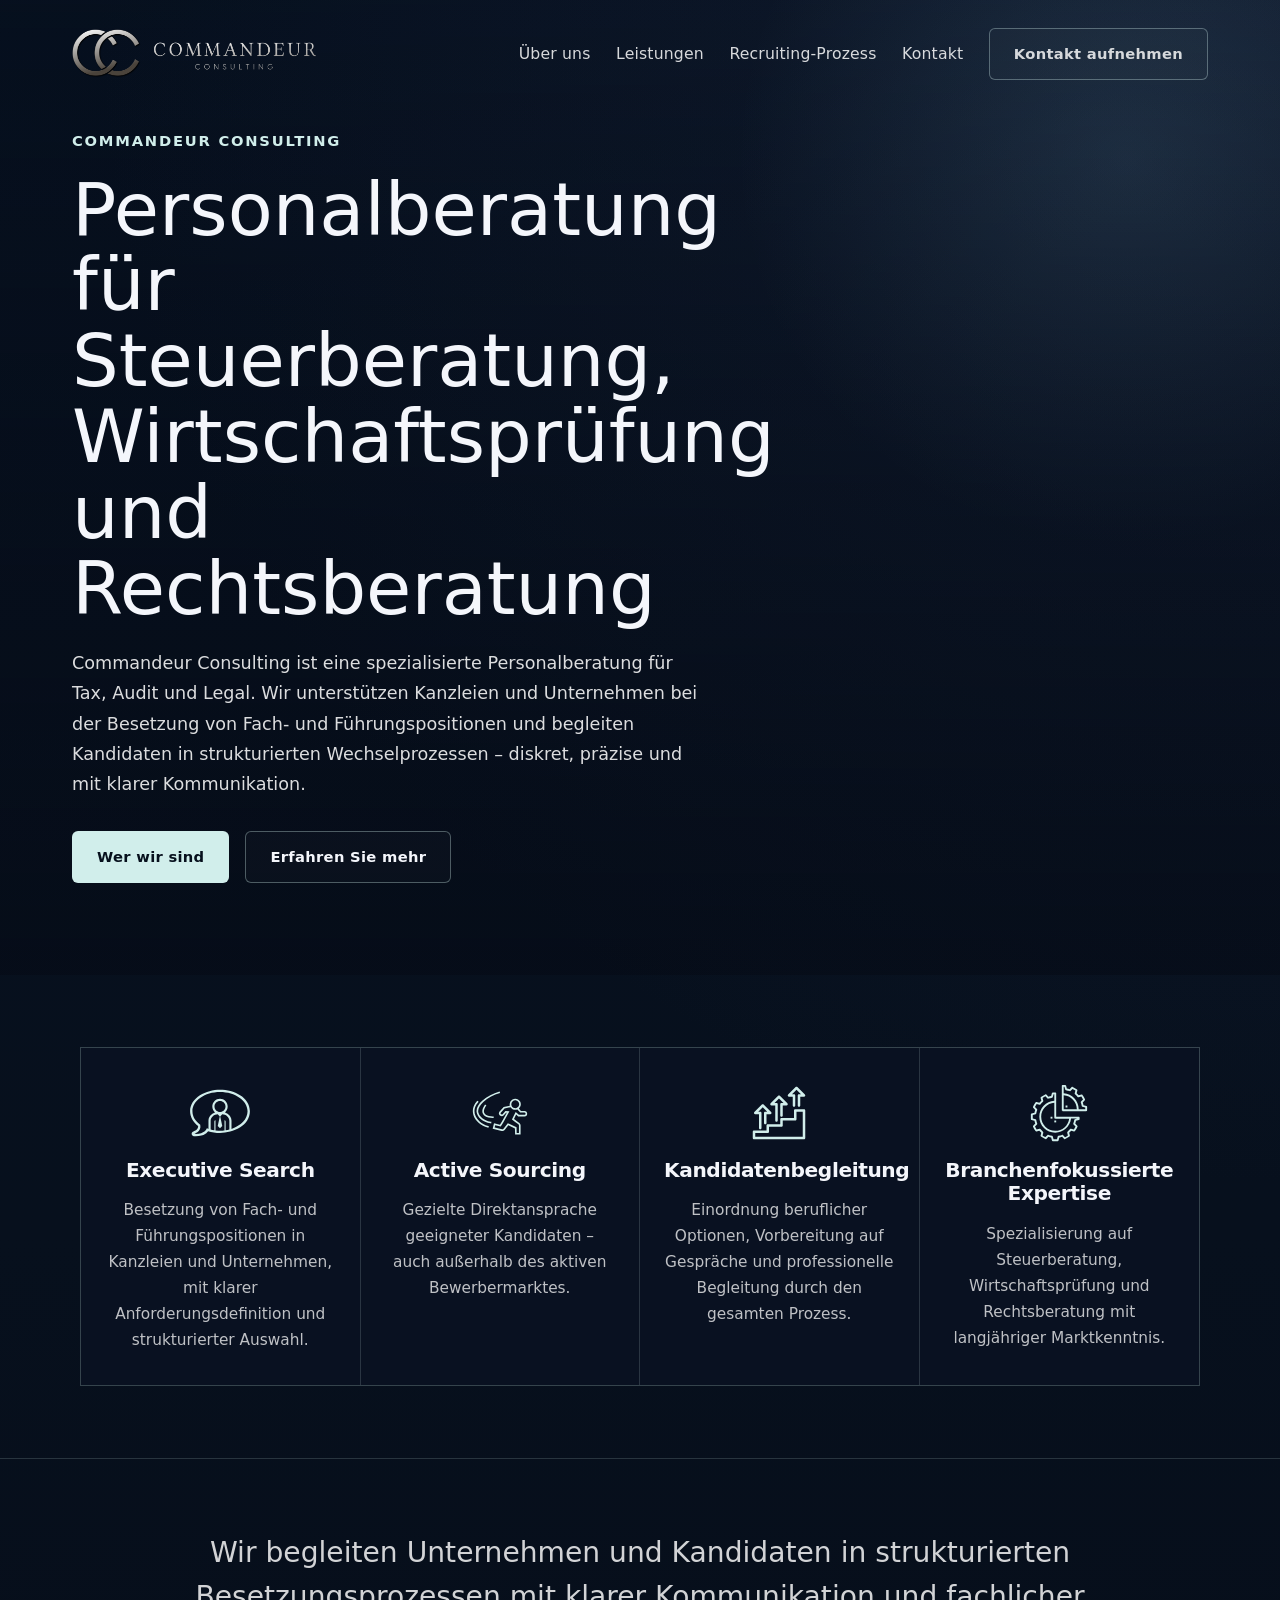
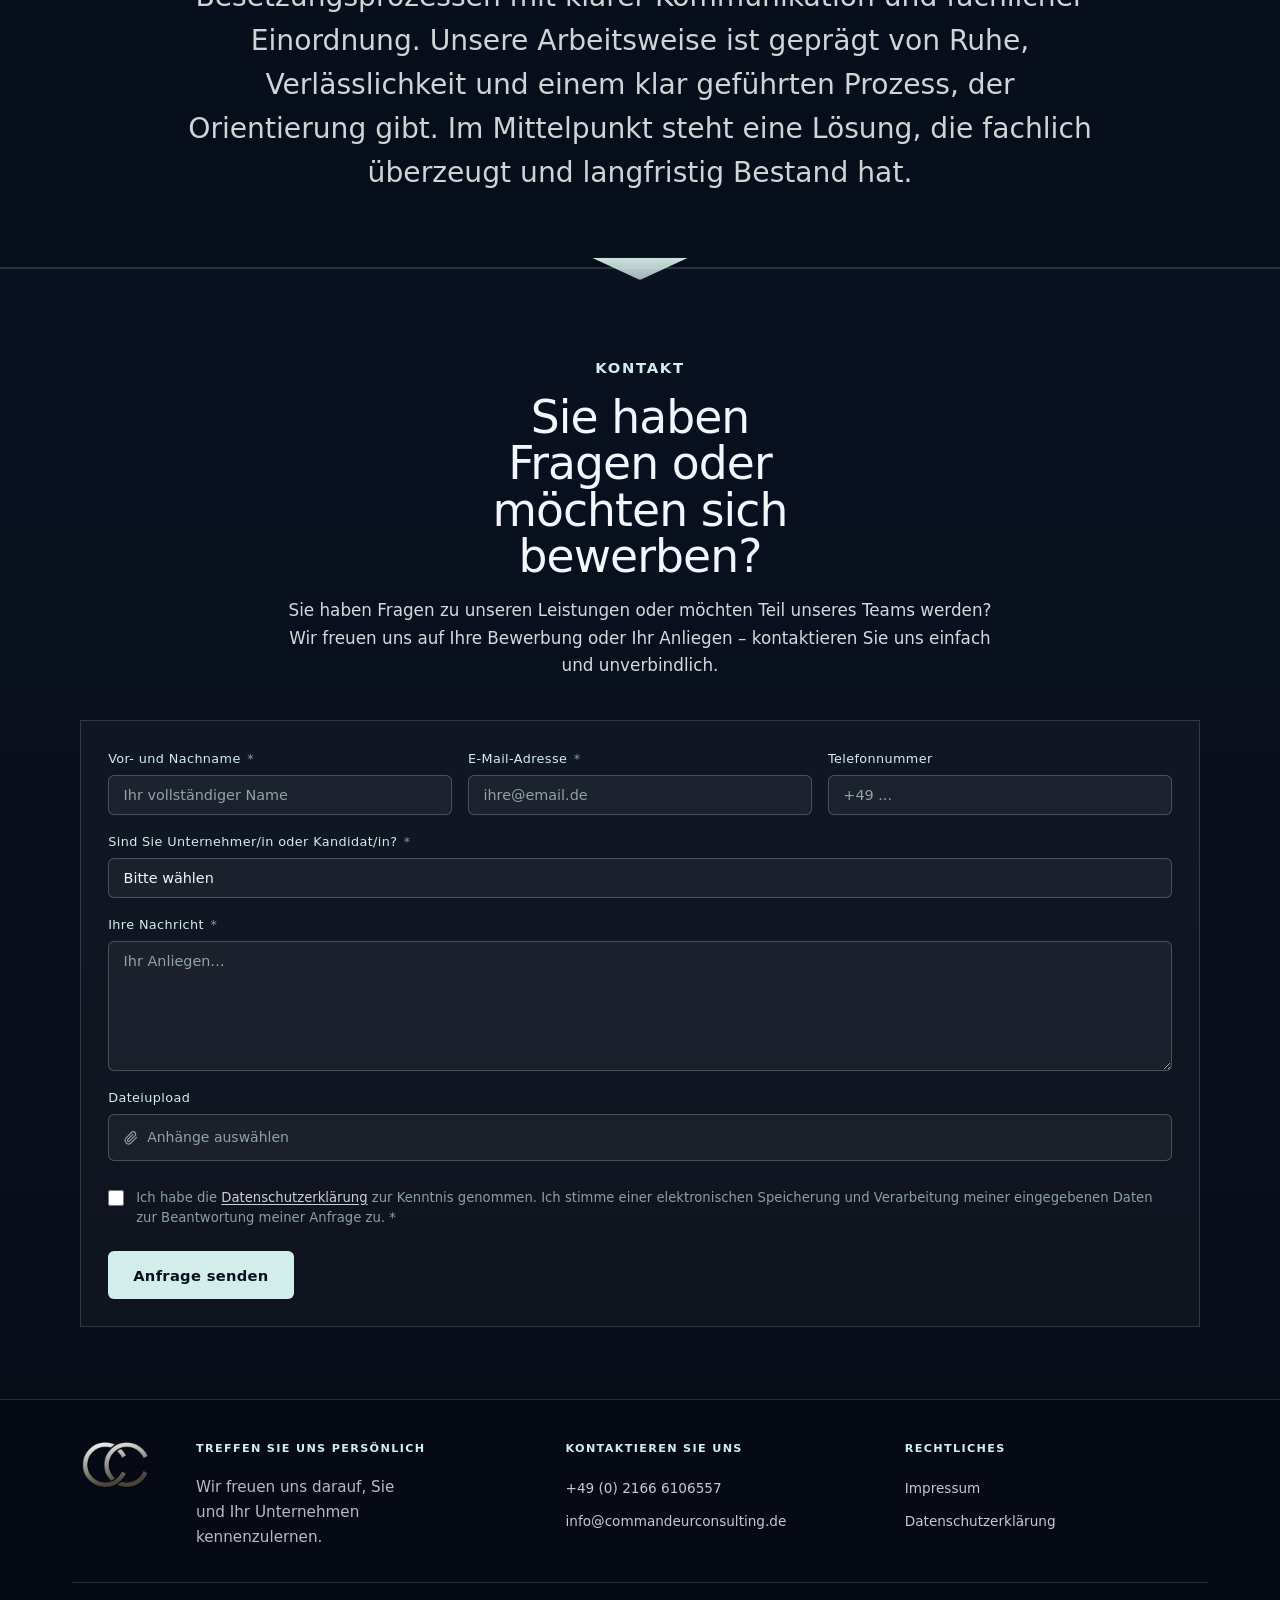
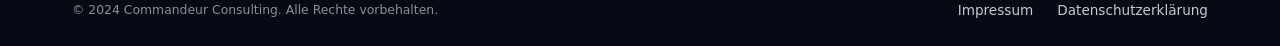
==== commit 91772d01: "integrate public brand and image assets" ====
--- a/frontend/index.html
+++ b/frontend/index.html
@@ -12,11 +12,7 @@
   <header class="header">
     <div class="container header__inner">
       <a href="index.html" class="header__logo" aria-label="Commandeur Consulting Startseite">
-        <span class="header__logo-mark" aria-hidden="true">cc</span>
-        <span class="header__logo-text">
-          <span class="header__logo-name">Commandeur Consulting</span>
-          <span class="header__logo-tag">Personalberatung für Tax, Audit und Legal</span>
-        </span>
+        <img src="assets/brand/logo-commandeur-consulting.png" alt="Commandeur Consulting" class="header__logo-image">
       </a>
       <nav class="nav" aria-label="Hauptnavigation">
         <ul class="nav__list">
@@ -68,22 +64,30 @@
       <div class="container">
         <div class="cards">
           <div class="card">
-            <p class="card__label card__label--search" aria-hidden="true"><span></span></p>
+            <span class="card__icon" aria-hidden="true">
+              <img src="assets/icons/home-executive-search.svg" alt="" class="card__icon-image">
+            </span>
             <h3 class="card__title">Executive Search</h3>
             <p class="card__text">Besetzung von Fach- und Führungspositionen in Kanzleien und Unternehmen, mit klarer Anforderungsdefinition und strukturierter Auswahl.</p>
           </div>
           <div class="card">
-            <p class="card__label card__label--network" aria-hidden="true"><span></span></p>
+            <span class="card__icon" aria-hidden="true">
+              <img src="assets/icons/home-active-sourcing.svg" alt="" class="card__icon-image">
+            </span>
             <h3 class="card__title">Active Sourcing</h3>
             <p class="card__text">Gezielte Direktansprache geeigneter Kandidaten – auch außerhalb des aktiven Bewerbermarktes.</p>
           </div>
           <div class="card">
-            <p class="card__label card__label--path" aria-hidden="true"><span></span></p>
+            <span class="card__icon" aria-hidden="true">
+              <img src="assets/icons/home-kandidatenbegleitung.svg" alt="" class="card__icon-image">
+            </span>
             <h3 class="card__title">Kandidatenbegleitung</h3>
             <p class="card__text">Einordnung beruflicher Optionen, Vorbereitung auf Gespräche und professionelle Begleitung durch den gesamten Prozess.</p>
           </div>
           <div class="card">
-            <p class="card__label card__label--insight" aria-hidden="true"><span></span></p>
+            <span class="card__icon" aria-hidden="true">
+              <img src="assets/icons/home-branchenexpertise.svg" alt="" class="card__icon-image">
+            </span>
             <h3 class="card__title">Branchenfokussierte Expertise</h3>
             <p class="card__text">Spezialisierung auf Steuerberatung, Wirtschaftsprüfung und Rechtsberatung mit langjähriger Marktkenntnis.</p>
           </div>
@@ -176,7 +180,7 @@
     <div class="container">
       <div class="footer__inner">
         <div class="footer__logo-block">
-          <span class="footer__mark" aria-hidden="true">cc</span>
+          <img src="assets/brand/brand-mark-cc.png" alt="" class="footer__mark-image">
         </div>
         <div>
           <p class="footer__heading">Treffen Sie uns persönlich</p>
--- a/frontend/css/styles.css
+++ b/frontend/css/styles.css
@@ -187,35 +187,34 @@
 }
 
 .header__logo {
-  font-size: 0.95rem;
-  font-weight: 600;
-  letter-spacing: 0.04em;
-  color: var(--text-primary);
-  text-transform: uppercase;
+  display: inline-flex;
+  align-items: center;
+  color: var(--text-primary);
   flex-shrink: 0;
 }
 
-.header__logo span {
-  color: var(--text-muted);
+.header__logo-image {
+  display: block;
+  width: clamp(176px, 24vw, 244px);
+  height: auto;
+}
+
+.nav {
+  display: flex;
+  align-items: center;
+  gap: 1.25rem;
+}
+
+.nav__list {
+  display: flex;
+  align-items: center;
+  gap: 1.6rem;
+}
+
+.nav__link {
+  font-size: 0.98rem;
   font-weight: 400;
-}
-
-.nav {
-  display: flex;
-  align-items: center;
-  gap: var(--sp-lg);
-}
-
-.nav__list {
-  display: flex;
-  align-items: center;
-  gap: 2rem;
-}
-
-.nav__link {
-  font-size: 0.875rem;
-  font-weight: 400;
-  color: var(--text-secondary);
+  color: rgba(255, 255, 255, 0.84);
   letter-spacing: 0.01em;
   transition: color var(--tr);
 }
@@ -226,7 +225,20 @@
 }
 
 .nav__cta {
-  margin-left: var(--sp-sm);
+  display: inline-flex;
+  min-height: 2.5rem;
+  padding: 0.62rem 1rem;
+  margin-left: 0.35rem;
+  border-color: rgba(209, 238, 235, 0.24);
+  background: rgba(9, 17, 33, 0.34);
+  color: rgba(255, 255, 255, 0.82);
+  font-size: 0.82rem;
+  font-weight: 500;
+}
+
+.nav__cta:hover {
+  border-color: rgba(209, 238, 235, 0.42);
+  background: rgba(9, 17, 33, 0.48);
 }
 
 /* 7. Burger Menu
@@ -375,6 +387,21 @@
   margin-bottom: 0.75rem;
 }
 
+.card__icon {
+  display: inline-flex;
+  align-items: center;
+  justify-content: center;
+  width: 3.75rem;
+  height: 3.75rem;
+  margin: 0 auto 1rem;
+}
+
+.card__icon-image {
+  width: 100%;
+  height: 100%;
+  object-fit: contain;
+}
+
 .card__title {
   font-size: 1.05rem;
   font-weight: 600;
@@ -417,6 +444,44 @@
   border-top: 1px solid var(--border);
 }
 
+.contact-overview {
+  border-top: 1px solid var(--border);
+  border-bottom: 1px solid var(--border);
+  padding-block: calc(var(--sp-xl) - 0.5rem);
+}
+
+.contact-cards {
+  display: grid;
+  grid-template-columns: repeat(3, 1fr);
+  gap: 1.25rem;
+}
+
+.contact-card {
+  background: var(--bg-elevated);
+  border: 1px solid var(--border);
+  border-radius: var(--r-lg);
+  padding: var(--sp-md);
+  min-height: 180px;
+}
+
+.contact-card__title {
+  font-size: 1.1rem;
+  font-weight: 600;
+  color: var(--text-primary);
+  margin-bottom: 0.85rem;
+}
+
+.contact-card__text,
+.contact-card__value {
+  font-size: 0.95rem;
+  color: var(--text-secondary);
+  line-height: 1.7;
+}
+
+.contact-card__value a:hover {
+  color: var(--text-primary);
+}
+
 .contact-grid {
   display: grid;
   grid-template-columns: 1fr 1.6fr;
@@ -424,12 +489,20 @@
   align-items: start;
 }
 
+.contact-info__eyebrow {
+  display: inline-block;
+  margin-bottom: var(--sp-sm);
+}
+
 .contact-info__heading {
   margin-bottom: var(--sp-sm);
+  font-size: clamp(2rem, 4vw, 2.85rem);
+  font-weight: 500;
 }
 
 .contact-info__text {
   margin-bottom: var(--sp-lg);
+  max-width: 34rem;
 }
 
 .contact-data {
@@ -640,32 +713,30 @@
 /* 13. Footer
    ============================================================ */
 .footer {
+  background: #050a15;
   border-top: 1px solid var(--border);
-  padding-block: var(--sp-lg);
+  padding-block: 2.5rem 1.5rem;
 }
 
 .footer__inner {
   display: grid;
-  grid-template-columns: 1.5fr 1fr 1fr;
-  gap: var(--sp-lg);
-  padding-bottom: var(--sp-lg);
+  grid-template-columns: 88px 1.1fr 1fr 1fr;
+  gap: 2.25rem;
+  align-items: start;
+  padding-bottom: 2rem;
   border-bottom: 1px solid var(--border);
 }
 
-.footer__brand {
-  font-size: 0.85rem;
-  font-weight: 600;
-  letter-spacing: 0.04em;
-  text-transform: uppercase;
-  color: var(--text-primary);
-  margin-bottom: var(--sp-sm);
+.footer__logo-block {
+  display: flex;
+  align-items: flex-start;
+  justify-content: center;
+}
+
+.footer__mark-image {
   display: block;
-}
-
-.footer__tagline {
-  font-size: 0.825rem;
-  color: var(--text-muted);
-  max-width: 28ch;
+  width: 4.2rem;
+  height: auto;
 }
 
 .footer__heading {
@@ -673,19 +744,26 @@
   font-weight: 700;
   letter-spacing: 0.12em;
   text-transform: uppercase;
-  color: var(--text-muted);
+  color: var(--accent-mid);
   margin-bottom: 1rem;
 }
 
+.footer__text {
+  font-size: 0.95rem;
+  line-height: 1.65;
+  color: rgba(255, 255, 255, 0.72);
+  max-width: 24ch;
+}
+
 .footer__links {
   display: flex;
   flex-direction: column;
-  gap: 0.6rem;
+  gap: 0.42rem;
 }
 
 .footer__link {
   font-size: 0.85rem;
-  color: var(--text-secondary);
+  color: rgba(255, 255, 255, 0.78);
   transition: color var(--tr);
 }
 
@@ -699,12 +777,12 @@
   justify-content: space-between;
   flex-wrap: wrap;
   gap: var(--sp-sm);
-  padding-top: var(--sp-md);
+  padding-top: 1rem;
 }
 
 .footer__copy {
   font-size: 0.775rem;
-  color: var(--text-muted);
+  color: rgba(255, 255, 255, 0.54);
   max-width: none;
 }
 
@@ -720,6 +798,13 @@
 .about-statement {
   padding: var(--sp-xl) 0;
   border-bottom: 1px solid var(--border);
+}
+
+.about-statement__grid {
+  display: grid;
+  grid-template-columns: minmax(0, 1.2fr) minmax(0, 0.9fr);
+  gap: var(--sp-xl);
+  align-items: start;
 }
 
 .about-statement__text {
@@ -730,6 +815,12 @@
   max-width: 72ch;
   border-left: 2px solid var(--accent-mid);
   padding-left: var(--sp-md);
+}
+
+.about-statement__detail {
+  font-size: 1rem;
+  line-height: 1.75;
+  max-width: 48ch;
 }
 
 .about-principles {
@@ -767,27 +858,146 @@
   color: var(--text-primary);
 }
 
+.principle__text {
+  margin-top: 0.75rem;
+  max-width: none;
+  font-size: 0.9rem;
+  line-height: 1.7;
+}
+
 .about-person {
-  display: grid;
-  grid-template-columns: 1fr 1fr;
-  gap: var(--sp-xl);
+  display: flex;
+  justify-content: center;
+}
+
+.about-contact {
+  padding-top: calc(var(--sp-xl) - 0.5rem);
+}
+
+.about-contact__heading {
+  text-align: center;
+  margin-bottom: var(--sp-lg);
+}
+
+.about-contact__heading h2 {
+  font-size: clamp(2rem, 3.8vw, 2.8rem);
+  font-weight: 500;
+}
+
+.about-person__card {
+  width: min(100%, 430px);
+  text-align: center;
+}
+
+.about-person__portrait {
+  display: flex;
   align-items: center;
+  justify-content: center;
+  width: min(100%, 360px);
+  aspect-ratio: 0.75;
+  margin: 0 auto 1.5rem;
+  border-radius: 12px;
+  border: 1px solid var(--border);
+  background:
+    radial-gradient(circle at top, rgba(255, 255, 255, 0.08), transparent 52%),
+    linear-gradient(180deg, rgba(255, 255, 255, 0.03), rgba(255, 255, 255, 0.01));
+  color: rgba(255, 255, 255, 0.72);
+  font-size: clamp(2rem, 6vw, 3.2rem);
+  letter-spacing: 0.1em;
+}
+
+.about-person__photo {
+  display: block;
+  object-fit: cover;
+  background: none;
+  color: inherit;
+  font-size: 0;
+  letter-spacing: 0;
+}
+
+.about-person__name {
+  font-size: 1.25rem;
+  line-height: 1.4;
+}
+
+.about-person__role {
+  margin-top: 0.45rem;
+  font-size: 0.95rem;
+  color: var(--accent-mid);
+  max-width: none;
+}
+
+.about-values {
+  background: linear-gradient(90deg, rgba(35, 54, 91, 1) 0%, rgba(60, 83, 133, 1) 100%);
+  border-top: 1px solid rgba(209, 238, 235, 0.12);
+  border-bottom: 1px solid rgba(209, 238, 235, 0.12);
+}
+
+.about-values__intro {
+  text-align: center;
+  margin-bottom: var(--sp-lg);
+}
+
+.about-values__eyebrow {
+  display: block;
+  margin-bottom: 0.6rem;
+  font-size: 1rem;
+  color: rgba(255, 255, 255, 0.9);
+}
+
+.about-values__heading {
+  font-size: clamp(2rem, 4vw, 2.9rem);
+  font-weight: 500;
+}
+
+.about-values .about-principles {
+  grid-template-columns: repeat(3, minmax(0, 1fr));
+  gap: 1.25rem;
+  background: transparent;
+  border: 0;
+  border-radius: 0;
+  margin-top: 0;
+}
+
+.about-values .principle {
+  border: 1px solid rgba(209, 238, 235, 0.8);
+  border-radius: 6px;
+  background: transparent;
+  text-align: center;
+  padding: 1.5rem 1.25rem;
+}
+
+.about-values .principle__title {
+  font-size: 1.2rem;
+}
+
+.about-values .principle__text {
+  color: rgba(255, 255, 255, 0.88);
+}
+
+.about-values .principle__num {
+  display: none;
+}
+
+.about-values__cta {
+  border-top: 0;
+  padding-block: 2rem 0;
 }
 
 .about-closing {
-  background: var(--bg-surface);
-  border-top: 1px solid var(--border);
-  border-bottom: 1px solid var(--border);
-  padding-block: var(--sp-xl);
+  background: linear-gradient(180deg, rgba(12, 16, 37, 0.96) 0%, rgba(8, 11, 25, 1) 100%);
+  padding-block: 6rem;
   text-align: center;
 }
 
 .about-closing__quote {
-  font-size: clamp(1.3rem, 2.5vw, 1.75rem);
+  font-size: clamp(2rem, 4vw, 2.6rem);
   font-weight: 500;
-  color: var(--text-secondary);
-  font-style: italic;
+  color: var(--text-primary);
+  font-style: normal;
   letter-spacing: -0.01em;
+  max-width: 26ch;
+  margin: 0 auto;
 }
 
 /* Leistungen */
@@ -838,6 +1048,14 @@
   border-bottom: 1px solid var(--border);
 }
 
+.detail-block__heading {
+  max-width: 260px;
+}
+
+.detail-block__body {
+  max-width: 760px;
+}
+
 .detail-block:first-child {
   padding-top: 0;
 }
@@ -859,12 +1077,74 @@
   line-height: 1.7;
 }
 
+.detail-block__text + .detail-block__text {
+  margin-top: 0.75rem;
+}
+
+.detail-block__text--lead {
+  font-size: 1.02rem;
+  color: var(--text-primary);
+}
+
+.services-contact {
+  border-top: 1px solid var(--border);
+  text-align: center;
+}
+
+.services-contact__intro {
+  max-width: 760px;
+  margin: 0 auto;
+}
+
+.services-contact__heading {
+  margin-bottom: var(--sp-md);
+  font-size: clamp(2rem, 4vw, 2.85rem);
+  font-weight: 500;
+}
+
+.services-contact__text {
+  margin: 0 auto var(--sp-lg);
+  font-size: 1rem;
+}
+
+.services-contact__actions {
+  display: flex;
+  justify-content: center;
+}
+
 /* Recruiting process */
+.recruiting-intro {
+  border-bottom: 1px solid var(--border);
+  padding-bottom: var(--sp-xl);
+}
+
+.recruiting-leit {
+  display: grid;
+  grid-template-columns: repeat(3, 1fr);
+  gap: 1.25rem;
+  margin-top: var(--sp-lg);
+}
+
+.recruiting-process {
+  padding-top: calc(var(--sp-xl) - 0.5rem);
+}
+
+.recruiting-process__intro {
+  max-width: 720px;
+}
+
+.recruiting-process__heading {
+  font-size: clamp(2rem, 4vw, 2.7rem);
+  font-weight: 500;
+  color: var(--text-primary);
+}
+
 .process-list {
   display: flex;
   flex-direction: column;
   gap: 0;
   margin-top: var(--sp-lg);
+  border-top: 1px solid var(--border);
 }
 
 .process-step {
@@ -874,10 +1154,6 @@
   padding-block: var(--sp-md);
   border-bottom: 1px solid var(--border);
   transition: background var(--tr);
-}
-
-.process-step:first-child {
-  border-top: 1px solid var(--border);
 }
 
 .process-step:hover {
@@ -1018,73 +1294,6 @@
   padding-top: 1rem;
 }
 
-.home-page .header__logo {
-  display: inline-flex;
-  align-items: center;
-  gap: 0.9rem;
-  text-transform: none;
-}
-
-.home-page .header__logo-mark {
-  display: inline-flex;
-  align-items: center;
-  justify-content: center;
-  width: 2.8rem;
-  aspect-ratio: 1;
-  border: 1px solid rgba(209, 238, 235, 0.44);
-  border-radius: 6px;
-  color: #d1eeeb;
-  font-size: 1rem;
-  font-weight: 600;
-  letter-spacing: 0.02em;
-  text-transform: lowercase;
-}
-
-.home-page .header__logo-text {
-  display: flex;
-  flex-direction: column;
-  gap: 0.12rem;
-}
-
-.home-page .header__logo-name {
-  font-size: 0.96rem;
-  font-weight: 600;
-  letter-spacing: 0.08em;
-  color: var(--text-primary);
-  text-transform: uppercase;
-}
-
-.home-page .header__logo-tag {
-  font-size: 0.7rem;
-  letter-spacing: 0.02em;
-  color: rgba(236, 240, 250, 0.62);
-}
-
-.home-page .nav {
-  gap: 1.25rem;
-}
-
-.home-page .nav__list {
-  gap: 1.6rem;
-}
-
-.home-page .nav__link {
-  font-size: 0.98rem;
-  color: rgba(255, 255, 255, 0.84);
-}
-
-.home-page .nav__cta {
-  display: inline-flex;
-  min-height: 2.5rem;
-  padding: 0.62rem 1rem;
-  margin-left: 0.35rem;
-  border-color: rgba(209, 238, 235, 0.24);
-  background: rgba(9, 17, 33, 0.34);
-  color: rgba(255, 255, 255, 0.82);
-  font-size: 0.82rem;
-  font-weight: 500;
-}
-
 .home-page .hero {
   position: relative;
   overflow: hidden;
@@ -1156,11 +1365,6 @@
   background: rgba(255, 255, 255, 0.02);
 }
 
-.home-page .nav__cta:hover {
-  border-color: rgba(209, 238, 235, 0.42);
-  background: rgba(9, 17, 33, 0.48);
-}
-
 .home-page .cards {
   grid-template-columns: repeat(4, minmax(0, 1fr));
   gap: 0;
@@ -1185,132 +1389,6 @@
 
 .home-page .card:hover {
   background: #0c1728;
-}
-
-.home-page .card__label {
-  position: relative;
-  display: inline-flex;
-  align-items: center;
-  justify-content: center;
-  width: 3.2rem;
-  height: 2.7rem;
-  margin: 0 auto 1rem;
-  color: var(--accent-mid);
-}
-
-.home-page .card__label::before,
-.home-page .card__label::after,
-.home-page .card__label span,
-.home-page .card__label span::before,
-.home-page .card__label span::after {
-  content: "";
-  position: absolute;
-  box-sizing: border-box;
-  border-color: rgba(209, 238, 235, 0.78);
-  color: var(--accent-mid);
-}
-
-.home-page .card__label--search::before {
-  width: 1.15rem;
-  height: 1.15rem;
-  border: 1.4px solid rgba(209, 238, 235, 0.78);
-  border-radius: 50%;
-  top: 0.55rem;
-  left: 0.65rem;
-}
-
-.home-page .card__label--search::after {
-  width: 0.82rem;
-  border-top: 1.4px solid rgba(209, 238, 235, 0.78);
-  transform: rotate(45deg);
-  right: 0.52rem;
-  bottom: 0.62rem;
-}
-
-.home-page .card__label--network::before,
-.home-page .card__label--network::after,
-.home-page .card__label--network span::before {
-  width: 0.42rem;
-  height: 0.42rem;
-  border: 1.4px solid rgba(209, 238, 235, 0.78);
-  border-radius: 50%;
-}
-
-.home-page .card__label--network::before {
-  top: 0.55rem;
-  left: 1.38rem;
-}
-
-.home-page .card__label--network::after {
-  bottom: 0.48rem;
-  left: 0.56rem;
-}
-
-.home-page .card__label--network span::before {
-  bottom: 0.48rem;
-  right: 0.56rem;
-}
-
-.home-page .card__label--network span::after {
-  inset: 0;
-  background:
-    linear-gradient(rgba(209, 238, 235, 0.78), rgba(209, 238, 235, 0.78)) center 0.95rem / 1.4px 0.82rem no-repeat,
-    linear-gradient(60deg, transparent 47%, rgba(209, 238, 235, 0.78) 48%, rgba(209, 238, 235, 0.78) 52%, transparent 53%) left 0.68rem bottom 0.78rem / 1.1rem 0.9rem no-repeat,
-    linear-gradient(-60deg, transparent 47%, rgba(209, 238, 235, 0.78) 48%, rgba(209, 238, 235, 0.78) 52%, transparent 53%) right 0.68rem bottom 0.78rem / 1.1rem 0.9rem no-repeat;
-}
-
-.home-page .card__label--path::before {
-  width: 2rem;
-  height: 1rem;
-  border-left: 1.4px solid rgba(209, 238, 235, 0.78);
-  border-bottom: 1.4px solid rgba(209, 238, 235, 0.78);
-  left: 0.58rem;
-  top: 0.52rem;
-}
-
-.home-page .card__label--path::after {
-  width: 0.58rem;
-  height: 0.58rem;
-  border-top: 1.4px solid rgba(209, 238, 235, 0.78);
-  border-right: 1.4px solid rgba(209, 238, 235, 0.78);
-  transform: rotate(45deg);
-  right: 0.52rem;
-  top: 1.2rem;
-}
-
-.home-page .card__label--path span::before {
-  width: 0.34rem;
-  height: 0.34rem;
-  border: 1.4px solid rgba(209, 238, 235, 0.78);
-  border-radius: 50%;
-  left: 0.5rem;
-  top: 0.42rem;
-}
-
-.home-page .card__label--insight::before {
-  width: 1.55rem;
-  height: 1.55rem;
-  border: 1.4px solid rgba(209, 238, 235, 0.78);
-  border-radius: 50%;
-  top: 0.42rem;
-  left: 0.82rem;
-}
-
-.home-page .card__label--insight::after {
-  width: 0.28rem;
-  height: 0.78rem;
-  background: rgba(209, 238, 235, 0.78);
-  top: 0.8rem;
-  left: 1.46rem;
-}
-
-.home-page .card__label--insight span::before {
-  width: 0.28rem;
-  height: 0.28rem;
-  background: rgba(209, 238, 235, 0.78);
-  border-radius: 50%;
-  bottom: 0.5rem;
-  left: 1.46rem;
 }
 
 .home-page .card__title {
@@ -1425,63 +1503,6 @@
   background: rgba(255, 255, 255, 0.05);
 }
 
-.home-page .footer {
-  background: #050a15;
-  border-top: 1px solid var(--border);
-  padding-block: 2.5rem 1.5rem;
-}
-
-.home-page .footer__inner {
-  grid-template-columns: 88px 1.1fr 1fr 1fr;
-  gap: 2.25rem;
-  align-items: start;
-  padding-bottom: 2rem;
-}
-
-.home-page .footer__logo-block {
-  display: flex;
-  align-items: flex-start;
-  justify-content: center;
-}
-
-.home-page .footer__mark {
-  display: inline-flex;
-  align-items: center;
-  justify-content: center;
-  width: 4.2rem;
-  aspect-ratio: 1;
-  border: 1px solid rgba(209, 238, 235, 0.44);
-  border-radius: 6px;
-  color: #d1eeeb;
-  font-size: 1.55rem;
-  font-weight: 600;
-  letter-spacing: 0.02em;
-  text-transform: lowercase;
-}
-
-.home-page .footer__text {
-  font-size: 0.95rem;
-  line-height: 1.65;
-  color: rgba(255, 255, 255, 0.72);
-  max-width: 24ch;
-}
-
-.home-page .footer__links {
-  gap: 0.42rem;
-}
-
-.home-page .footer__link {
-  color: rgba(255, 255, 255, 0.78);
-}
-
-.home-page .footer__bottom {
-  padding-top: 1rem;
-}
-
-.home-page .footer__copy {
-  color: rgba(255, 255, 255, 0.54);
-}
-
 @media (max-width: 1024px) {
   .home-page .header {
     position: sticky;
@@ -1511,31 +1532,31 @@
     grid-template-columns: 1fr 1fr;
   }
 
-  .home-page .footer__inner {
+  .footer__inner {
     grid-template-columns: 88px 1fr 1fr;
   }
 }
 
 @media (max-width: 800px) {
-  .home-page .nav__cta {
+  .nav__cta {
     display: inline-flex;
   }
 
-  .home-page .mobile-nav {
+  .mobile-nav {
     background: rgba(5, 10, 21, 0.98);
   }
 
-  .home-page .mobile-nav__link {
+  .mobile-nav__link {
     font-size: 1.35rem;
     color: rgba(255, 255, 255, 0.88);
   }
 
-  .home-page .footer__inner {
+  .footer__inner {
     grid-template-columns: 1fr;
     gap: 1.4rem;
   }
 
-  .home-page .footer__logo-block {
+  .footer__logo-block {
     justify-content: flex-start;
   }
 }
@@ -1545,22 +1566,6 @@
     padding-inline: 1rem;
   }
 
-  .home-page .header__logo {
-    gap: 0.7rem;
-  }
-
-  .home-page .header__logo-mark {
-    width: 2.35rem;
-  }
-
-  .home-page .header__logo-name {
-    font-size: 0.82rem;
-  }
-
-  .home-page .header__logo-tag {
-    display: none;
-  }
-
   .home-page .section--lg {
     padding-block: 6.5rem 4.5rem;
   }
@@ -1581,7 +1586,7 @@
     min-height: auto;
   }
 
-  .home-page .card__label {
+  .home-page .card__icon {
     margin-bottom: 0.85rem;
   }
 
@@ -1638,19 +1643,32 @@
     gap: var(--sp-lg);
   }
 
+  .contact-cards {
+    grid-template-columns: 1fr;
+  }
+
   .footer__inner {
-    grid-template-columns: 1fr 1fr;
-  }
-
-  .footer__inner > *:first-child {
-    grid-column: 1 / -1;
+    grid-template-columns: 88px 1fr 1fr;
   }
 
   .leistungen-leit {
     grid-template-columns: 1fr;
   }
 
+  .recruiting-leit {
+    grid-template-columns: 1fr;
+  }
+
   .about-person {
+    justify-content: stretch;
+  }
+
+  .about-statement__grid {
+    grid-template-columns: 1fr;
+    gap: var(--sp-lg);
+  }
+
+  .about-values .about-principles {
     grid-template-columns: 1fr;
   }
 
@@ -1666,6 +1684,10 @@
     --sp-2xl: 5rem;
   }
 
+  .header__logo-image {
+    width: clamp(150px, 44vw, 176px);
+  }
+
   .cards {
     grid-template-columns: 1fr;
   }
@@ -1676,10 +1698,6 @@
 
   .footer__inner {
     grid-template-columns: 1fr;
-  }
-
-  .footer__inner > *:first-child {
-    grid-column: auto;
   }
 
   .footer__bottom {
@@ -1691,6 +1709,10 @@
     grid-template-columns: 1fr 1fr;
   }
 
+  .about-values .about-principles {
+    grid-template-columns: 1fr;
+  }
+
   .process-step {
     grid-template-columns: 56px 1fr;
   }
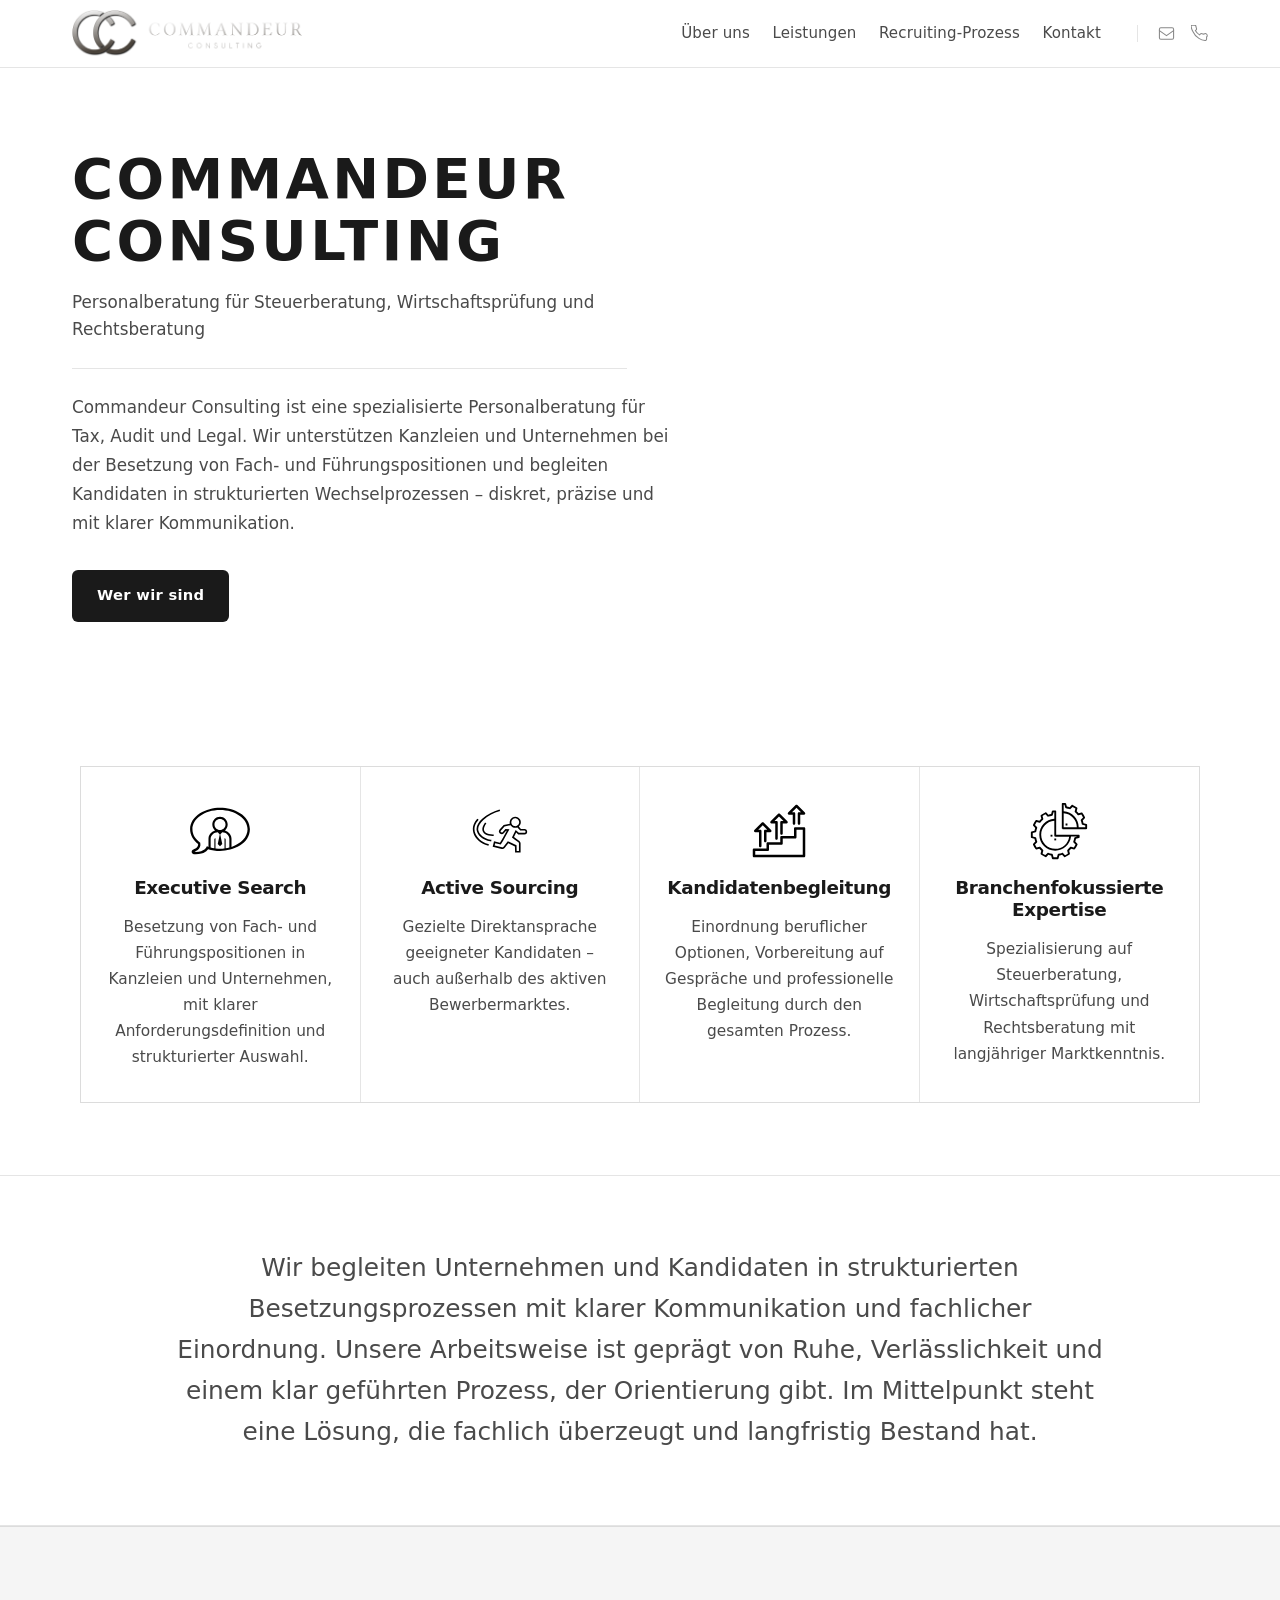
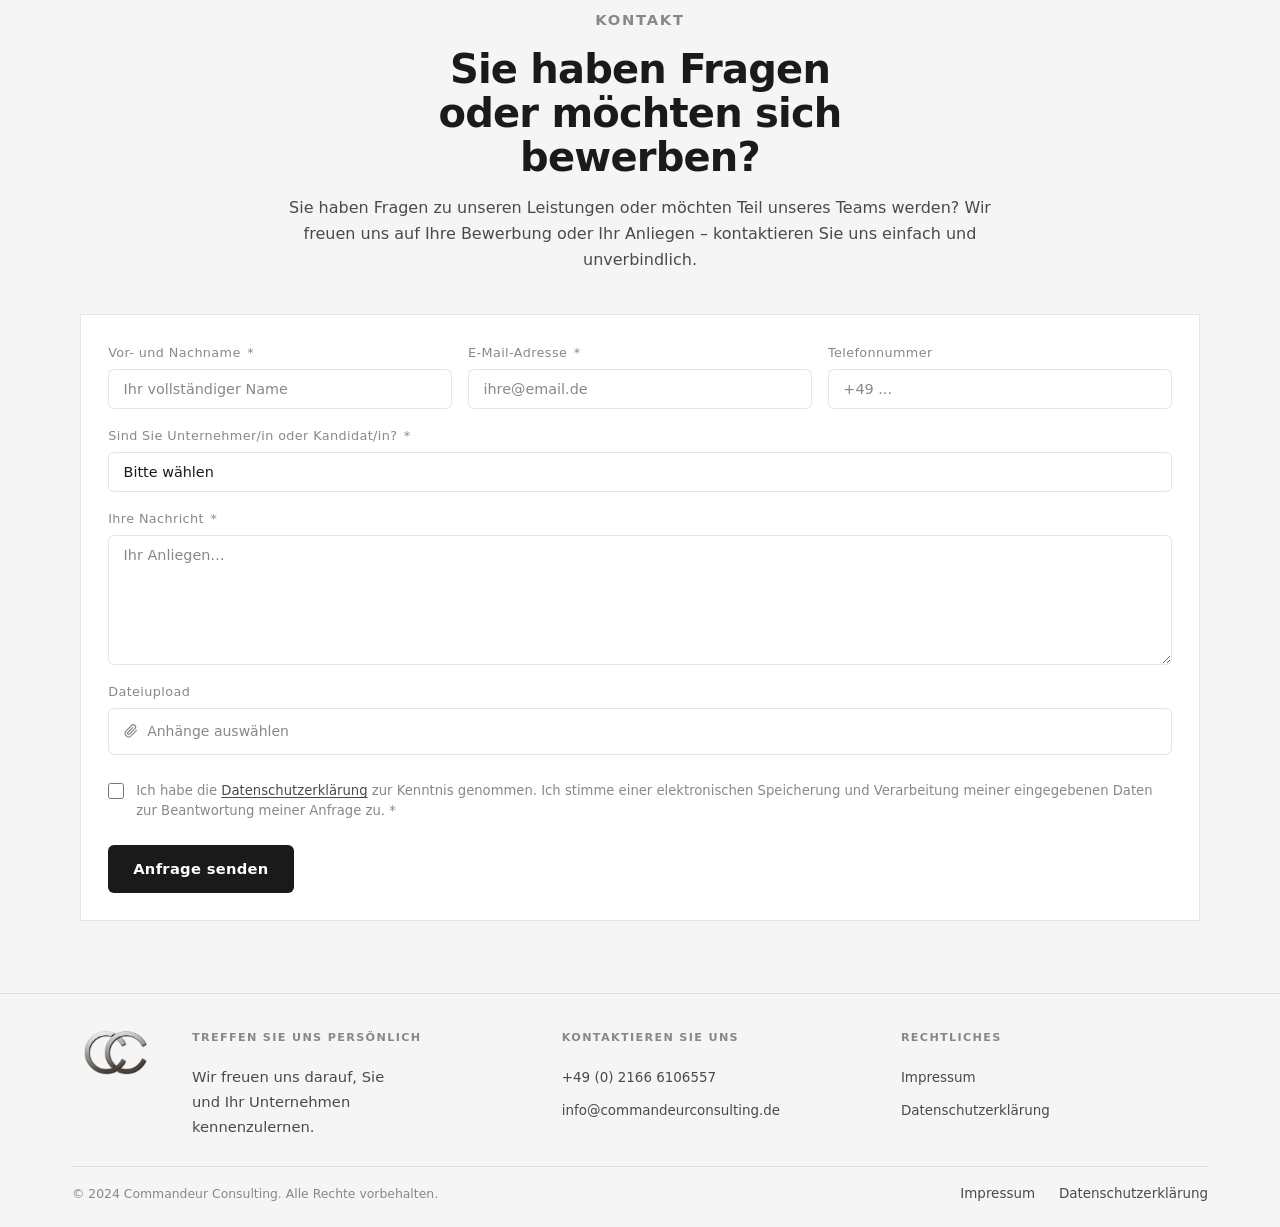
==== commit 9ab83554: "increase fidelity to original website behavior and layout Co-Authored-By: Claude Sonnet 4.6 <noreply" ====
--- a/frontend/index.html
+++ b/frontend/index.html
@@ -21,7 +21,14 @@
           <li><a href="../pages/recruiting-prozess.html" class="nav__link">Recruiting-Prozess</a></li>
           <li><a href="../pages/kontakt.html" class="nav__link">Kontakt</a></li>
         </ul>
-        <a href="../pages/kontakt.html" class="btn btn--outline nav__cta">Kontakt aufnehmen</a>
+        <div class="nav__contacts">
+          <a href="mailto:info@commandeurconsulting.de" class="nav__contact-link" aria-label="E-Mail: info@commandeurconsulting.de">
+            <svg width="17" height="17" viewBox="0 0 24 24" fill="none" stroke="currentColor" stroke-width="1.5" stroke-linecap="round" stroke-linejoin="round" aria-hidden="true"><rect x="2" y="4" width="20" height="16" rx="2"/><path d="M2 8l10 7 10-7"/></svg>
+          </a>
+          <a href="tel:+4921666106557" class="nav__contact-link" aria-label="Telefon: +49 2166 6106557">
+            <svg width="17" height="17" viewBox="0 0 24 24" fill="none" stroke="currentColor" stroke-width="1.5" stroke-linecap="round" stroke-linejoin="round" aria-hidden="true"><path d="M22 16.92v3a2 2 0 01-2.18 2 19.79 19.79 0 01-8.63-3.07A19.5 19.5 0 013.07 9.81a19.79 19.79 0 01-3.07-8.63A2 2 0 012 .18h3a2 2 0 012 1.72c.127.96.361 1.903.7 2.81a2 2 0 01-.45 2.11L6.09 7.91a16 16 0 006 6l1.27-1.27a2 2 0 012.11-.45c.907.339 1.85.573 2.81.7A2 2 0 0122 16.92z"/></svg>
+          </a>
+        </div>
       </nav>
       <button class="burger" aria-label="Navigation öffnen" aria-expanded="false">
         <span class="burger__bar"></span>
@@ -39,7 +46,10 @@
       <li><a href="../pages/recruiting-prozess.html" class="mobile-nav__link">Recruiting-Prozess</a></li>
       <li><a href="../pages/kontakt.html" class="mobile-nav__link">Kontakt</a></li>
     </ul>
-    <a href="../pages/kontakt.html" class="btn btn--outline mobile-nav__cta">Kontakt aufnehmen</a>
+    <div class="mobile-nav__contacts">
+      <a href="mailto:info@commandeurconsulting.de" class="mobile-nav__contact">info@commandeurconsulting.de</a>
+      <a href="tel:+4921666106557" class="mobile-nav__contact">+49 (0) 2166 6106557</a>
+    </div>
   </div>
 
   <main>
@@ -48,12 +58,11 @@
     <section class="hero section--lg">
       <div class="container">
         <div class="hero__inner">
-          <span class="kicker">Commandeur Consulting</span>
-          <h1 class="hero__h1">Personalberatung für Steuerberatung, Wirtschaftsprüfung und Rechtsberatung</h1>
+          <h1 class="hero__h1">Commandeur Consulting</h1>
+          <p class="hero__tagline">Personalberatung für Steuerberatung, Wirtschaftsprüfung und Rechtsberatung</p>
           <p class="hero__text">Commandeur Consulting ist eine spezialisierte Personalberatung für Tax, Audit und Legal. Wir unterstützen Kanzleien und Unternehmen bei der Besetzung von Fach- und Führungspositionen und begleiten Kandidaten in strukturierten Wechselprozessen – diskret, präzise und mit klarer Kommunikation.</p>
           <div class="hero__actions">
             <a href="../pages/ueber-uns.html" class="btn btn--primary">Wer wir sind</a>
-            <a href="../pages/leistungen.html" class="btn btn--outline">Erfahren Sie mehr</a>
           </div>
         </div>
       </div>
--- a/frontend/css/styles.css
+++ b/frontend/css/styles.css
@@ -6,16 +6,16 @@
    ============================================================ */
 :root {
   /* Colors */
-  --bg-base:       #07091a;
-  --bg-surface:    #0c1025;
-  --bg-elevated:   #111730;
-  --border:        rgba(255, 255, 255, 0.07);
-  --border-hover:  rgba(255, 255, 255, 0.16);
-  --accent:        #1b3870;
-  --accent-mid:    #22468a;
-  --text-primary:  #ecf0fa;
-  --text-secondary:#8494bb;
-  --text-muted:    #4c5a7a;
+  --bg-base:       #ffffff;
+  --bg-surface:    #f5f5f5;
+  --bg-elevated:   #ffffff;
+  --border:        rgba(0, 0, 0, 0.10);
+  --border-hover:  rgba(0, 0, 0, 0.22);
+  --accent:        #1a1a1a;
+  --accent-mid:    #1a1a1a;
+  --text-primary:  #1a1a1a;
+  --text-secondary:#4a4a4a;
+  --text-muted:    #888888;
 
   /* Typography */
   --font: -apple-system, BlinkMacSystemFont, 'Segoe UI', system-ui, Arial, sans-serif;
@@ -33,7 +33,7 @@
   --header-h:  68px;
 
   /* Radius */
-  --r-pill: 100px;
+  --r-pill: 8px;
   --r-sm:   4px;
   --r-md:   8px;
   --r-lg:   14px;
@@ -66,9 +66,7 @@
 }
 
 body.home-page {
-  background:
-    radial-gradient(circle at top right, rgba(39, 52, 80, 0.32), transparent 34%),
-    linear-gradient(180deg, #06101f 0%, #07101d 38%, #050915 100%);
+  background: var(--bg-base);
 }
 
 img, svg { display: block; max-width: 100%; }
@@ -135,24 +133,27 @@
   display: inline-flex;
   align-items: center;
   gap: 0.5rem;
-  padding: 0.75rem 1.75rem;
+  padding: 0.78rem 1.5rem;
   border-radius: var(--r-pill);
-  font-size: 0.9rem;
+  font-size: 0.88rem;
   font-weight: 500;
   letter-spacing: 0.01em;
-  transition: background var(--tr), border-color var(--tr), color var(--tr), opacity var(--tr);
+  transition: background var(--tr), border-color var(--tr), color var(--tr), opacity var(--tr), transform var(--tr), box-shadow var(--tr);
   white-space: nowrap;
 }
 
 .btn--primary {
   background: var(--text-primary);
-  color: var(--bg-base);
+  color: #ffffff;
   border: 1px solid transparent;
+  box-shadow: 0 0 0 rgba(0, 0, 0, 0);
 }
 
 .btn--primary:hover {
-  background: #fff;
-  opacity: 0.9;
+  background: #333333;
+  opacity: 1;
+  transform: translateY(-1px);
+  box-shadow: 0 8px 16px rgba(0, 0, 0, 0.12);
 }
 
 .btn--outline {
@@ -163,7 +164,9 @@
 
 .btn--outline:hover {
   border-color: var(--text-primary);
-  background: rgba(255, 255, 255, 0.04);
+  background: rgba(0, 0, 0, 0.04);
+  transform: translateY(-1px);
+  box-shadow: 0 6px 14px rgba(0, 0, 0, 0.06);
 }
 
 /* 6. Header & Navigation
@@ -173,9 +176,7 @@
   top: 0;
   z-index: 100;
   height: var(--header-h);
-  background: rgba(7, 9, 26, 0.92);
-  backdrop-filter: blur(12px);
-  -webkit-backdrop-filter: blur(12px);
+  background: var(--bg-base);
   border-bottom: 1px solid var(--border);
 }
 
@@ -195,26 +196,26 @@
 
 .header__logo-image {
   display: block;
-  width: clamp(176px, 24vw, 244px);
+  width: clamp(168px, 22vw, 230px);
   height: auto;
 }
 
 .nav {
   display: flex;
   align-items: center;
-  gap: 1.25rem;
+  gap: 1rem;
 }
 
 .nav__list {
   display: flex;
   align-items: center;
-  gap: 1.6rem;
+  gap: 1.4rem;
 }
 
 .nav__link {
-  font-size: 0.98rem;
+  font-size: 0.94rem;
   font-weight: 400;
-  color: rgba(255, 255, 255, 0.84);
+  color: var(--text-secondary);
   letter-spacing: 0.01em;
   transition: color var(--tr);
 }
@@ -227,18 +228,43 @@
 .nav__cta {
   display: inline-flex;
   min-height: 2.5rem;
-  padding: 0.62rem 1rem;
+  padding: 0.58rem 0.92rem;
   margin-left: 0.35rem;
-  border-color: rgba(209, 238, 235, 0.24);
-  background: rgba(9, 17, 33, 0.34);
-  color: rgba(255, 255, 255, 0.82);
-  font-size: 0.82rem;
+  border-color: var(--border-hover);
+  background: transparent;
+  color: var(--text-primary);
+  font-size: 0.8rem;
   font-weight: 500;
 }
 
 .nav__cta:hover {
-  border-color: rgba(209, 238, 235, 0.42);
-  background: rgba(9, 17, 33, 0.48);
+  border-color: var(--text-primary);
+  background: rgba(0, 0, 0, 0.04);
+}
+
+/* Nav contact icons */
+.nav__contacts {
+  display: flex;
+  align-items: center;
+  gap: 1rem;
+  margin-left: 1.25rem;
+  padding-left: 1.25rem;
+  border-left: 1px solid var(--border);
+}
+
+.nav__contact-link {
+  display: inline-flex;
+  align-items: center;
+  color: var(--text-muted);
+  transition: color var(--tr);
+}
+
+.nav__contact-link:hover {
+  color: var(--text-primary);
+}
+
+.nav__contact-link svg {
+  display: block;
 }
 
 /* 7. Burger Menu
@@ -317,6 +343,27 @@
   margin-top: var(--sp-md);
 }
 
+.mobile-nav__contacts {
+  display: flex;
+  flex-direction: column;
+  align-items: center;
+  gap: 0.5rem;
+  margin-top: var(--sp-md);
+  padding-top: var(--sp-md);
+  border-top: 1px solid var(--border);
+  width: 100%;
+}
+
+.mobile-nav__contact {
+  font-size: 0.9rem;
+  color: var(--text-secondary);
+  transition: color var(--tr);
+}
+
+.mobile-nav__contact:hover {
+  color: var(--text-primary);
+}
+
 /* 8. Hero
    ============================================================ */
 .hero {
@@ -324,11 +371,21 @@
 }
 
 .hero__inner {
-  max-width: 860px;
+  max-width: 820px;
 }
 
 .hero__h1 {
   margin-bottom: var(--sp-md);
+}
+
+.hero__tagline {
+  font-size: 1.05rem;
+  font-weight: 400;
+  color: var(--text-secondary);
+  padding-bottom: 1.5rem;
+  margin-bottom: 1.5rem;
+  border-bottom: 1px solid var(--border);
+  max-width: 52ch;
 }
 
 .hero__text {
@@ -349,12 +406,29 @@
 
 /* Hero – page variant (smaller) */
 .hero--page {
-  padding-block: var(--sp-xl);
+  padding-block: 4.5rem 4rem;
   border-bottom: 1px solid var(--border);
 }
 
 .hero--page .hero__h1 {
-  font-size: clamp(1.75rem, 4vw, 2.75rem);
+  font-size: clamp(1.9rem, 4vw, 2.55rem);
+}
+
+.hero--page .hero__inner {
+  max-width: 780px;
+}
+
+.hero--page .hero__text {
+  max-width: 48rem;
+  margin-bottom: 1rem;
+}
+
+.hero--page .hero__text:last-of-type {
+  margin-bottom: 0;
+}
+
+.hero--page .hero__actions {
+  margin-top: 1.5rem;
 }
 
 /* 9. Cards
@@ -370,12 +444,14 @@
   border: 1px solid var(--border);
   border-radius: var(--r-lg);
   padding: var(--sp-md) var(--sp-md) calc(var(--sp-md) + 0.5rem);
-  transition: border-color var(--tr), background var(--tr);
+  transition: border-color var(--tr), background var(--tr), transform var(--tr), box-shadow var(--tr);
 }
 
 .card:hover {
   border-color: var(--border-hover);
   background: var(--bg-elevated);
+  transform: translateY(-1px);
+  box-shadow: 0 12px 22px rgba(0, 0, 0, 0.14);
 }
 
 .card__label {
@@ -400,6 +476,13 @@
   width: 100%;
   height: 100%;
   object-fit: contain;
+  filter: brightness(0);
+  transition: transform var(--tr), opacity var(--tr), filter var(--tr);
+}
+
+.card:hover .card__icon-image {
+  transform: translateY(-1px);
+  opacity: 0.82;
 }
 
 .card__title {
@@ -462,6 +545,13 @@
   border-radius: var(--r-lg);
   padding: var(--sp-md);
   min-height: 180px;
+  transition: border-color var(--tr), background var(--tr), transform var(--tr);
+}
+
+.contact-card:hover {
+  border-color: var(--border-hover);
+  background: var(--bg-surface);
+  transform: translateY(-1px);
 }
 
 .contact-card__title {
@@ -602,7 +692,7 @@
 .form__select {
   appearance: none;
   -webkit-appearance: none;
-  background-image: url("data:image/svg+xml,%3Csvg xmlns='http://www.w3.org/2000/svg' width='12' height='8' viewBox='0 0 12 8'%3E%3Cpath d='M1 1l5 5 5-5' stroke='%234c5a7a' stroke-width='1.5' fill='none' stroke-linecap='round'/%3E%3C/svg%3E");
+  background-image: url("data:image/svg+xml,%3Csvg xmlns='http://www.w3.org/2000/svg' width='12' height='8' viewBox='0 0 12 8'%3E%3Cpath d='M1 1l5 5 5-5' stroke='%23666666' stroke-width='1.5' fill='none' stroke-linecap='round'/%3E%3C/svg%3E");
   background-repeat: no-repeat;
   background-position: right 0.9rem center;
   padding-right: 2.2rem;
@@ -704,26 +794,54 @@
 }
 
 .form__static-note {
-  font-size: 0.875rem;
-  color: var(--text-secondary);
-  margin-top: 0.5rem;
-  max-width: none;
+  display: grid;
+  gap: 0.45rem;
+  margin-top: 0.9rem;
+  padding: 1rem 1.1rem;
+  border: 1px solid rgba(17, 23, 48, 0.1);
+  border-radius: 8px;
+  background: #f6f7f9;
+  color: var(--text-secondary);
+  max-width: 42rem;
+}
+
+.form__static-note strong {
+  font-size: 0.78rem;
+  font-weight: 700;
+  letter-spacing: 0.12em;
+  text-transform: uppercase;
+  color: var(--text-primary);
+}
+
+.form__static-note span {
+  font-size: 0.92rem;
+  line-height: 1.7;
+}
+
+.form__static-note a {
+  color: var(--text-primary);
+  text-decoration: underline;
+  text-underline-offset: 2px;
+}
+
+.form__static-note a:hover {
+  color: var(--text-primary);
 }
 
 /* 13. Footer
    ============================================================ */
 .footer {
-  background: #050a15;
+  background: var(--bg-surface);
   border-top: 1px solid var(--border);
-  padding-block: 2.5rem 1.5rem;
+  padding-block: 2.2rem 1.35rem;
 }
 
 .footer__inner {
   display: grid;
   grid-template-columns: 88px 1.1fr 1fr 1fr;
-  gap: 2.25rem;
+  gap: 2rem;
   align-items: start;
-  padding-bottom: 2rem;
+  padding-bottom: 1.7rem;
   border-bottom: 1px solid var(--border);
 }
 
@@ -735,7 +853,7 @@
 
 .footer__mark-image {
   display: block;
-  width: 4.2rem;
+  width: 4rem;
   height: auto;
 }
 
@@ -749,9 +867,9 @@
 }
 
 .footer__text {
-  font-size: 0.95rem;
-  line-height: 1.65;
-  color: rgba(255, 255, 255, 0.72);
+  font-size: 0.92rem;
+  line-height: 1.7;
+  color: var(--text-secondary);
   max-width: 24ch;
 }
 
@@ -762,8 +880,8 @@
 }
 
 .footer__link {
-  font-size: 0.85rem;
-  color: rgba(255, 255, 255, 0.78);
+  font-size: 0.84rem;
+  color: var(--text-secondary);
   transition: color var(--tr);
 }
 
@@ -782,7 +900,7 @@
 
 .footer__copy {
   font-size: 0.775rem;
-  color: rgba(255, 255, 255, 0.54);
+  color: var(--text-muted);
   max-width: none;
 }
 
@@ -898,10 +1016,9 @@
   margin: 0 auto 1.5rem;
   border-radius: 12px;
   border: 1px solid var(--border);
-  background:
-    radial-gradient(circle at top, rgba(255, 255, 255, 0.08), transparent 52%),
-    linear-gradient(180deg, rgba(255, 255, 255, 0.03), rgba(255, 255, 255, 0.01));
-  color: rgba(255, 255, 255, 0.72);
+  background: #f5f6f8;
+  box-shadow: 0 14px 32px rgba(17, 23, 48, 0.08);
+  color: var(--text-muted);
   font-size: clamp(2rem, 6vw, 3.2rem);
   letter-spacing: 0.1em;
 }
@@ -928,9 +1045,9 @@
 }
 
 .about-values {
-  background: linear-gradient(90deg, rgba(35, 54, 91, 1) 0%, rgba(60, 83, 133, 1) 100%);
-  border-top: 1px solid rgba(209, 238, 235, 0.12);
-  border-bottom: 1px solid rgba(209, 238, 235, 0.12);
+  background: var(--bg-surface);
+  border-top: 1px solid var(--border);
+  border-bottom: 1px solid var(--border);
 }
 
 .about-values__intro {
@@ -942,7 +1059,7 @@
   display: block;
   margin-bottom: 0.6rem;
   font-size: 1rem;
-  color: rgba(255, 255, 255, 0.9);
+  color: var(--text-muted);
 }
 
 .about-values__heading {
@@ -960,9 +1077,9 @@
 }
 
 .about-values .principle {
-  border: 1px solid rgba(209, 238, 235, 0.8);
+  border: 1px solid var(--border);
   border-radius: 6px;
-  background: transparent;
+  background: var(--bg-base);
   text-align: center;
   padding: 1.5rem 1.25rem;
 }
@@ -972,7 +1089,7 @@
 }
 
 .about-values .principle__text {
-  color: rgba(255, 255, 255, 0.88);
+  color: var(--text-secondary);
 }
 
 .about-values .principle__num {
@@ -985,7 +1102,8 @@
 }
 
 .about-closing {
-  background: linear-gradient(180deg, rgba(12, 16, 37, 0.96) 0%, rgba(8, 11, 25, 1) 100%);
+  background: var(--bg-base);
+  border-top: 1px solid var(--border);
   padding-block: 6rem;
   text-align: center;
 }
@@ -1018,6 +1136,13 @@
   border: 1px solid var(--border);
   border-radius: var(--r-lg);
   padding: var(--sp-md);
+  transition: border-color var(--tr), background var(--tr), transform var(--tr);
+}
+
+.leit-card:hover {
+  border-color: var(--border-hover);
+  background: var(--bg-surface);
+  transform: translateY(-1px);
 }
 
 .leit-card__num {
@@ -1037,19 +1162,24 @@
 
 .leistungen-detail {
   border-bottom: 1px solid var(--border);
-  padding-block: var(--sp-xl);
+  padding-block: calc(var(--sp-xl) - 0.4rem);
 }
 
 .detail-block {
-  display: grid;
-  grid-template-columns: 280px 1fr;
-  gap: var(--sp-lg);
-  padding-block: var(--sp-lg);
+  display: block;
+  padding-block: 2.25rem;
   border-bottom: 1px solid var(--border);
+  transition: border-color var(--tr), background var(--tr);
+}
+
+.detail-block:hover {
+  border-color: var(--border-hover);
+  background: var(--bg-surface);
 }
 
 .detail-block__heading {
-  max-width: 260px;
+  max-width: none;
+  margin-bottom: 0.6rem;
 }
 
 .detail-block__body {
@@ -1089,6 +1219,7 @@
 .services-contact {
   border-top: 1px solid var(--border);
   text-align: center;
+  padding-top: calc(var(--sp-xl) - 0.35rem);
 }
 
 .services-contact__intro {
@@ -1126,7 +1257,7 @@
 }
 
 .recruiting-process {
-  padding-top: calc(var(--sp-xl) - 0.5rem);
+  padding-top: calc(var(--sp-xl) - 0.8rem);
 }
 
 .recruiting-process__intro {
@@ -1157,13 +1288,13 @@
 }
 
 .process-step:hover {
-  background: rgba(255,255,255,0.015);
+  background: var(--bg-surface);
 }
 
 .process-step__num {
   font-size: 2rem;
   font-weight: 700;
-  color: var(--bg-elevated);
+  color: rgba(26, 26, 26, 0.22);
   letter-spacing: -0.05em;
   line-height: 1;
   padding-top: 0.2rem;
@@ -1252,18 +1383,7 @@
 /* Homepage parity adjustments
    ============================================================ */
 .home-page {
-  --bg-base: #050a15;
-  --bg-surface: #091121;
-  --bg-elevated: #0d1728;
-  --border: rgba(209, 238, 235, 0.16);
-  --border-hover: rgba(209, 238, 235, 0.34);
-  --accent: #7fb7d8;
-  --accent-mid: #d1eeeb;
-  --text-primary: #f4f6fb;
-  --text-secondary: rgba(255, 255, 255, 0.8);
-  --text-muted: rgba(209, 238, 235, 0.64);
   --container: 1200px;
-  --header-h: 92px;
   --r-md: 6px;
   --r-lg: 6px;
 }
@@ -1277,41 +1397,7 @@
 }
 
 .home-page .section--lg {
-  padding-block: 8rem 5.75rem;
-}
-
-.home-page .header {
-  position: absolute;
-  width: 100%;
-  height: var(--header-h);
-  background: transparent;
-  border-bottom: none;
-  backdrop-filter: none;
-  -webkit-backdrop-filter: none;
-}
-
-.home-page .header__inner {
-  padding-top: 1rem;
-}
-
-.home-page .hero {
-  position: relative;
-  overflow: hidden;
-}
-
-.home-page .hero::before {
-  content: "";
-  position: absolute;
-  inset: 0;
-  background:
-    linear-gradient(180deg, rgba(5, 10, 21, 0.08) 0%, rgba(5, 10, 21, 0.55) 100%),
-    radial-gradient(circle at 88% 16%, rgba(127, 183, 216, 0.16), transparent 28%);
-  pointer-events: none;
-}
-
-.home-page .hero .container {
-  position: relative;
-  z-index: 1;
+  padding-block: 5rem 4.5rem;
 }
 
 .home-page .hero__inner {
@@ -1322,24 +1408,25 @@
   margin-bottom: 1.15rem;
   font-size: 0.92rem;
   letter-spacing: 0.12em;
-  color: var(--accent-mid);
+  color: var(--text-muted);
 }
 
 .home-page .hero__h1 {
-  max-width: 15ch;
-  margin-bottom: 1.35rem;
-  font-size: clamp(3rem, 6vw, 4.6rem);
-  line-height: 1.03;
-  font-weight: 500;
-  letter-spacing: 0;
+  max-width: 20ch;
+  margin-bottom: 1.1rem;
+  font-size: clamp(2.2rem, 5vw, 3.5rem);
+  line-height: 1.1;
+  font-weight: 700;
+  letter-spacing: 0.06em;
+  text-transform: uppercase;
 }
 
 .home-page .hero__text {
   max-width: 57ch;
   margin-bottom: 2rem;
-  font-size: 1.1rem;
+  font-size: 1.05rem;
   line-height: 1.72;
-  color: rgba(255, 255, 255, 0.86);
+  color: var(--text-secondary);
 }
 
 .home-page .btn {
@@ -1352,24 +1439,26 @@
 }
 
 .home-page .btn--primary {
-  background: var(--accent-mid);
-  color: #07101d;
+  background: var(--text-primary);
+  color: #ffffff;
 }
 
 .home-page .btn--primary:hover {
-  background: #e2f6f2;
+  background: #333333;
+  box-shadow: 0 8px 20px rgba(0, 0, 0, 0.12);
 }
 
 .home-page .btn--outline {
-  border-color: rgba(209, 238, 235, 0.34);
-  background: rgba(255, 255, 255, 0.02);
+  border-color: var(--border-hover);
+  background: transparent;
+  color: var(--text-primary);
 }
 
 .home-page .cards {
   grid-template-columns: repeat(4, minmax(0, 1fr));
   gap: 0;
   border: 1px solid var(--border);
-  background: rgba(209, 238, 235, 0.08);
+  background: var(--bg-surface);
   max-width: 1120px;
   margin: 0 auto;
 }
@@ -1379,7 +1468,7 @@
   border: 0;
   border-radius: 0;
   padding: 2.15rem 1.5rem 2rem;
-  background: var(--bg-surface);
+  background: var(--bg-elevated);
   text-align: center;
 }
 
@@ -1388,26 +1477,26 @@
 }
 
 .home-page .card:hover {
-  background: #0c1728;
+  background: var(--bg-surface);
+  box-shadow: none;
 }
 
 .home-page .card__title {
-  font-size: 1.26rem;
-  line-height: 1.18;
+  font-size: 1.15rem;
+  line-height: 1.22;
 }
 
 .home-page .card__text {
   margin-top: 0.9rem;
   font-size: 0.96rem;
   line-height: 1.7;
-  color: rgba(255, 255, 255, 0.74);
+  color: var(--text-secondary);
 }
 
 .home-page .statement {
-  background: transparent;
+  background: var(--bg-base);
   border-top: 1px solid var(--border);
   border-bottom: 1px solid var(--border);
-  position: relative;
 }
 
 .home-page .statement__inner {
@@ -1418,29 +1507,17 @@
 .home-page .statement__quote {
   border-left: none;
   padding-left: 0;
-  font-size: clamp(1.35rem, 2.2vw, 1.9rem);
-  line-height: 1.56;
-  color: rgba(255, 255, 255, 0.82);
+  font-size: clamp(1.15rem, 2vw, 1.55rem);
+  line-height: 1.65;
+  color: var(--text-secondary);
   text-align: center;
 }
 
 .home-page .contact-section {
-  background: linear-gradient(180deg, rgba(9, 17, 33, 0.98) 0%, rgba(7, 12, 24, 0.98) 100%);
+  background: var(--bg-surface);
   border-top: 1px solid var(--border);
   position: relative;
-  padding-top: 5.4rem;
-}
-
-.home-page .contact-section::before {
-  content: "";
-  position: absolute;
-  top: 0;
-  left: 50%;
-  width: 6rem;
-  height: 1.4rem;
-  transform: translate(-50%, -50%);
-  background: linear-gradient(180deg, rgba(213, 239, 235, 0.95) 0%, rgba(213, 239, 235, 0.72) 100%);
-  clip-path: polygon(0 0, 50% 100%, 100% 0);
+  padding-top: 5rem;
 }
 
 .home-page .contact-section__intro {
@@ -1454,18 +1531,18 @@
 }
 
 .home-page .contact-section__heading {
-  max-width: 12ch;
+  max-width: 16ch;
   margin: 0 auto 1rem;
-  font-size: clamp(2.2rem, 4vw, 2.85rem);
-  line-height: 1.02;
-  font-weight: 500;
+  font-size: clamp(1.9rem, 3.5vw, 2.5rem);
+  line-height: 1.1;
+  font-weight: 600;
 }
 
 .home-page .contact-section__lead {
   max-width: 44rem;
   margin: 0 auto;
-  font-size: 1.05rem;
-  color: rgba(255, 255, 255, 0.84);
+  font-size: 1rem;
+  color: var(--text-secondary);
 }
 
 .home-page .contact-grid {
@@ -1478,7 +1555,7 @@
 .home-page .contact-form {
   padding: 1.7rem;
   border: 1px solid var(--border);
-  background: rgba(255, 255, 255, 0.03);
+  background: var(--bg-elevated);
 }
 
 .home-page .form__row:first-child {
@@ -1492,30 +1569,18 @@
 .home-page .form__label,
 .home-page .contact-data__label,
 .home-page .footer__heading {
-  color: var(--accent-mid);
+  color: var(--text-muted);
 }
 
 .home-page .form__input,
 .home-page .form__select,
 .home-page .form__textarea,
 .home-page .form__file-label {
-  border-color: rgba(209, 238, 235, 0.24);
-  background: rgba(255, 255, 255, 0.05);
+  border-color: var(--border);
+  background: var(--bg-elevated);
 }
 
 @media (max-width: 1024px) {
-  .home-page .header {
-    position: sticky;
-    background: rgba(5, 10, 21, 0.94);
-    border-bottom: 1px solid var(--border);
-    backdrop-filter: blur(12px);
-    -webkit-backdrop-filter: blur(12px);
-  }
-
-  .home-page .header__inner {
-    padding-top: 0;
-  }
-
   .home-page .card {
     border-bottom: 1px solid var(--border);
   }
@@ -1543,12 +1608,12 @@
   }
 
   .mobile-nav {
-    background: rgba(5, 10, 21, 0.98);
+    background: var(--bg-base);
   }
 
   .mobile-nav__link {
     font-size: 1.35rem;
-    color: rgba(255, 255, 255, 0.88);
+    color: var(--text-secondary);
   }
 
   .footer__inner {
@@ -1567,7 +1632,7 @@
   }
 
   .home-page .section--lg {
-    padding-block: 6.5rem 4.5rem;
+    padding-block: 4rem 3.5rem;
   }
 
   .home-page .hero__h1 {
@@ -1630,7 +1695,8 @@
    ============================================================ */
 @media (max-width: 900px) {
   .nav__list,
-  .nav__cta {
+  .nav__cta,
+  .nav__contacts {
     display: none;
   }
 
@@ -1688,6 +1754,10 @@
     width: clamp(150px, 44vw, 176px);
   }
 
+  .hero--page {
+    padding-block: 3.75rem 3.25rem;
+  }
+
   .cards {
     grid-template-columns: 1fr;
   }
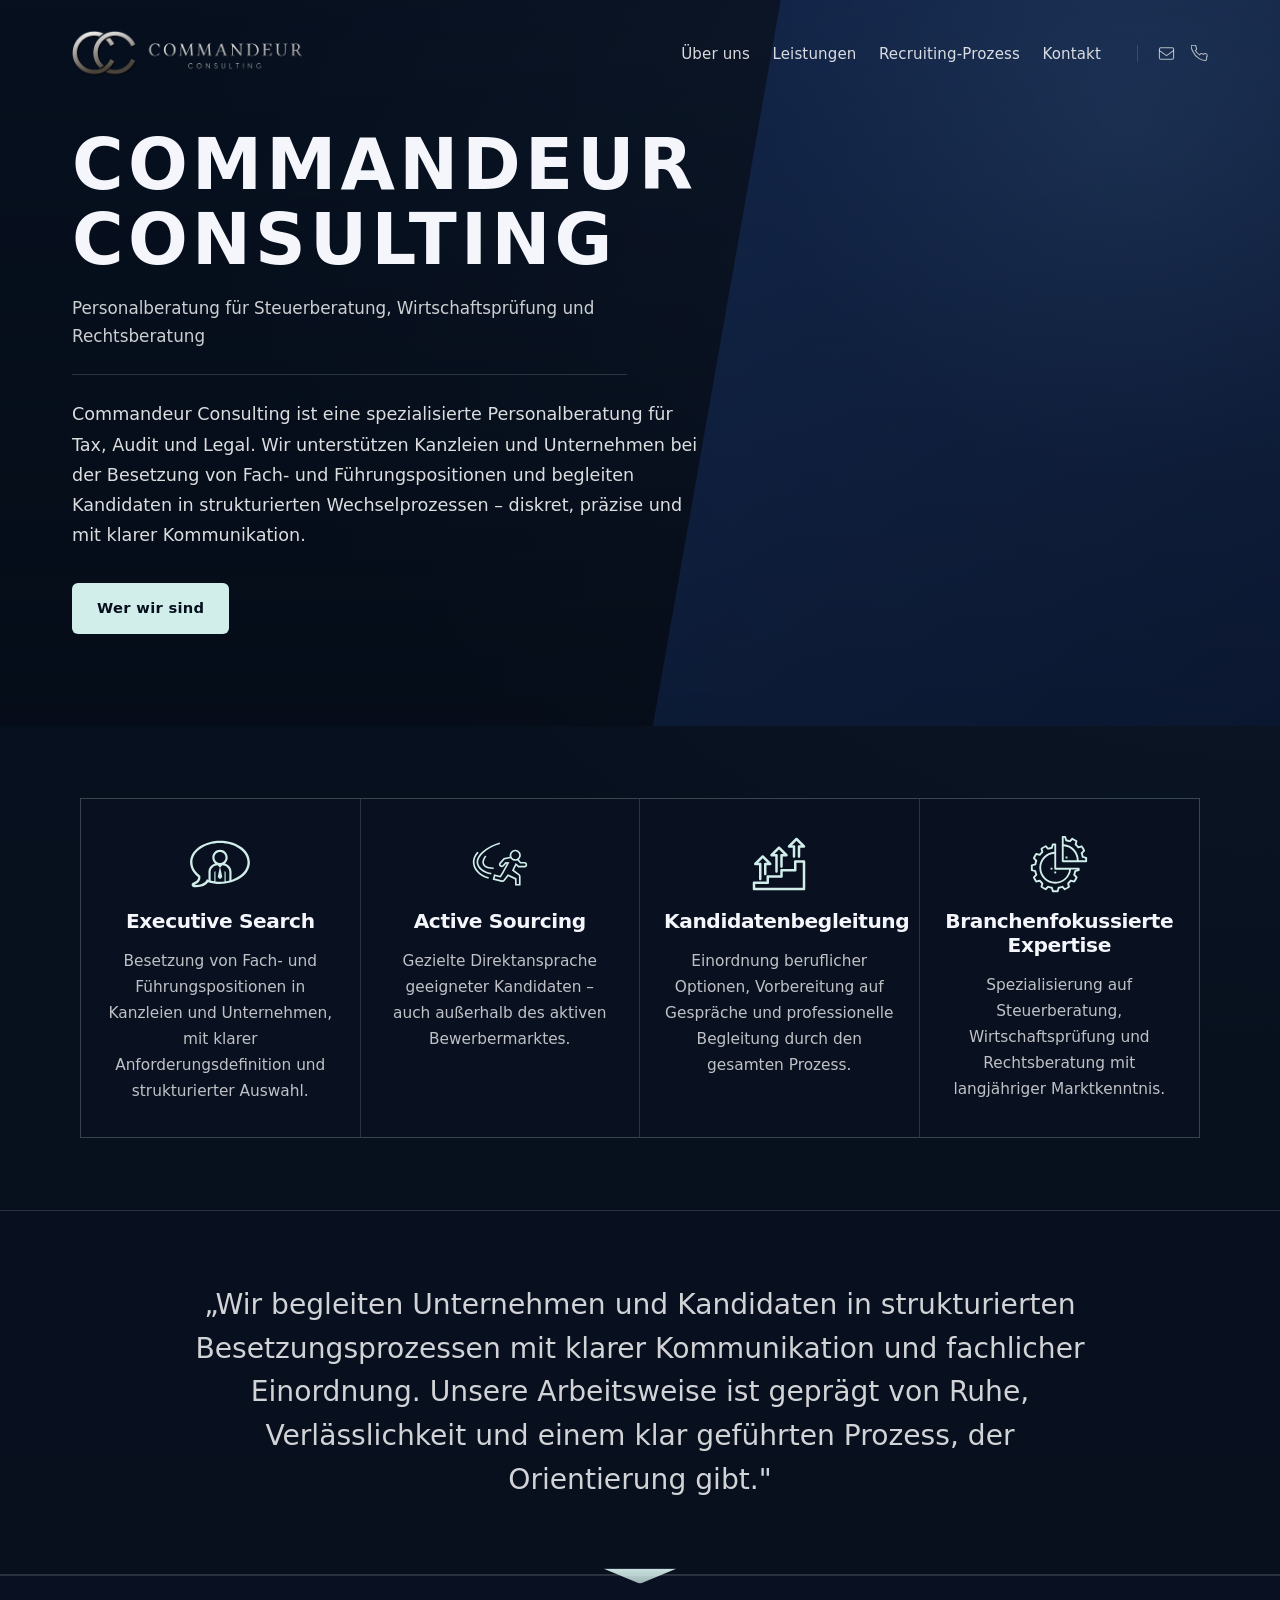
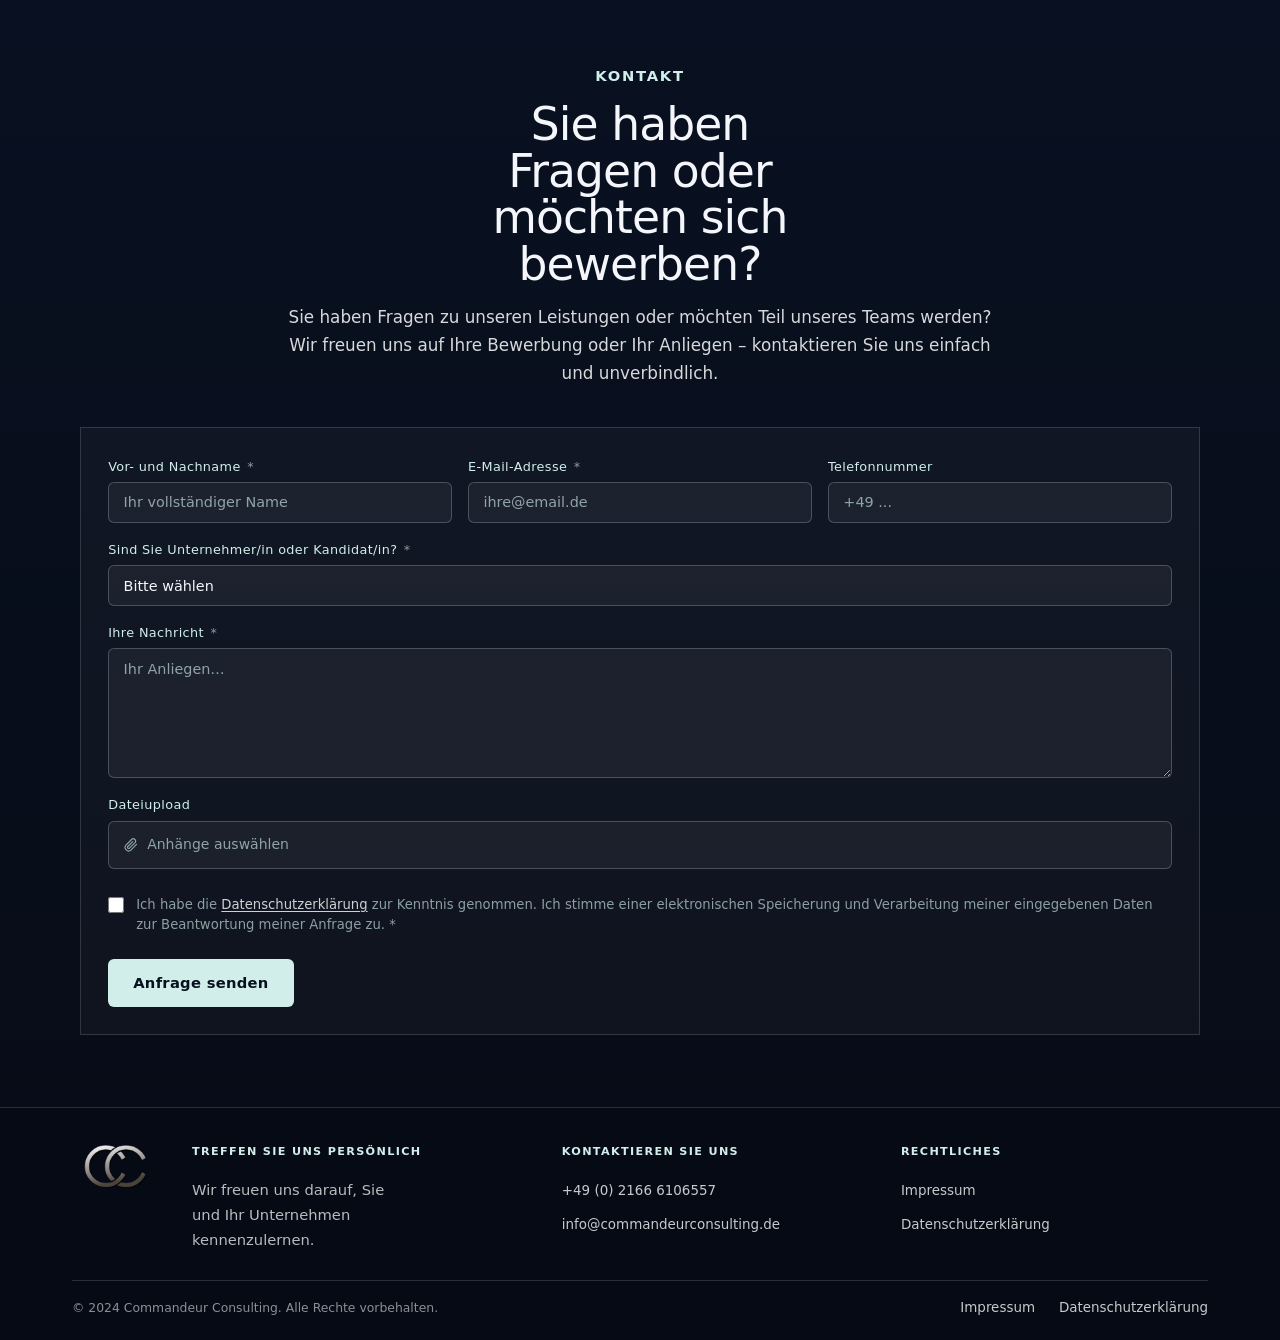
==== commit 9551784c: "align page copy with original content reference" ====
--- a/frontend/index.html
+++ b/frontend/index.html
@@ -58,7 +58,7 @@
     <section class="hero section--lg">
       <div class="container">
         <div class="hero__inner">
-          <h1 class="hero__h1">Commandeur Consulting</h1>
+          <h1 class="hero__h1">COMMANDEUR CONSULTING</h1>
           <p class="hero__tagline">Personalberatung für Steuerberatung, Wirtschaftsprüfung und Rechtsberatung</p>
           <p class="hero__text">Commandeur Consulting ist eine spezialisierte Personalberatung für Tax, Audit und Legal. Wir unterstützen Kanzleien und Unternehmen bei der Besetzung von Fach- und Führungspositionen und begleiten Kandidaten in strukturierten Wechselprozessen – diskret, präzise und mit klarer Kommunikation.</p>
           <div class="hero__actions">
@@ -108,7 +108,7 @@
     <section class="statement section">
       <div class="container">
         <div class="statement__inner">
-          <p class="statement__quote">Wir begleiten Unternehmen und Kandidaten in strukturierten Besetzungsprozessen mit klarer Kommunikation und fachlicher Einordnung. Unsere Arbeitsweise ist geprägt von Ruhe, Verlässlichkeit und einem klar geführten Prozess, der Orientierung gibt. Im Mittelpunkt steht eine Lösung, die fachlich überzeugt und langfristig Bestand hat.</p>
+          <p class="statement__quote">„Wir begleiten Unternehmen und Kandidaten in strukturierten Besetzungsprozessen mit klarer Kommunikation und fachlicher Einordnung. Unsere Arbeitsweise ist geprägt von Ruhe, Verlässlichkeit und einem klar geführten Prozess, der Orientierung gibt."</p>
         </div>
       </div>
     </section>
--- a/frontend/css/styles.css
+++ b/frontend/css/styles.css
@@ -6,16 +6,16 @@
    ============================================================ */
 :root {
   /* Colors */
-  --bg-base:       #ffffff;
-  --bg-surface:    #f5f5f5;
-  --bg-elevated:   #ffffff;
-  --border:        rgba(0, 0, 0, 0.10);
-  --border-hover:  rgba(0, 0, 0, 0.22);
-  --accent:        #1a1a1a;
-  --accent-mid:    #1a1a1a;
-  --text-primary:  #1a1a1a;
-  --text-secondary:#4a4a4a;
-  --text-muted:    #888888;
+  --bg-base:       #07091a;
+  --bg-surface:    #0c1025;
+  --bg-elevated:   #111730;
+  --border:        rgba(255, 255, 255, 0.07);
+  --border-hover:  rgba(255, 255, 255, 0.16);
+  --accent:        #1b3870;
+  --accent-mid:    #22468a;
+  --text-primary:  #ecf0fa;
+  --text-secondary:#8494bb;
+  --text-muted:    #4c5a7a;
 
   /* Typography */
   --font: -apple-system, BlinkMacSystemFont, 'Segoe UI', system-ui, Arial, sans-serif;
@@ -66,7 +66,9 @@
 }
 
 body.home-page {
-  background: var(--bg-base);
+  background:
+    radial-gradient(circle at top right, rgba(39, 52, 80, 0.32), transparent 34%),
+    linear-gradient(180deg, #06101f 0%, #07101d 38%, #050915 100%);
 }
 
 img, svg { display: block; max-width: 100%; }
@@ -144,16 +146,16 @@
 
 .btn--primary {
   background: var(--text-primary);
-  color: #ffffff;
+  color: var(--bg-base);
   border: 1px solid transparent;
   box-shadow: 0 0 0 rgba(0, 0, 0, 0);
 }
 
 .btn--primary:hover {
-  background: #333333;
-  opacity: 1;
+  background: #fff;
+  opacity: 0.96;
   transform: translateY(-1px);
-  box-shadow: 0 8px 16px rgba(0, 0, 0, 0.12);
+  box-shadow: 0 12px 24px rgba(0, 0, 0, 0.14);
 }
 
 .btn--outline {
@@ -164,9 +166,9 @@
 
 .btn--outline:hover {
   border-color: var(--text-primary);
-  background: rgba(0, 0, 0, 0.04);
+  background: rgba(255, 255, 255, 0.04);
   transform: translateY(-1px);
-  box-shadow: 0 6px 14px rgba(0, 0, 0, 0.06);
+  box-shadow: 0 10px 20px rgba(0, 0, 0, 0.08);
 }
 
 /* 6. Header & Navigation
@@ -176,7 +178,9 @@
   top: 0;
   z-index: 100;
   height: var(--header-h);
-  background: var(--bg-base);
+  background: rgba(7, 9, 26, 0.92);
+  backdrop-filter: blur(12px);
+  -webkit-backdrop-filter: blur(12px);
   border-bottom: 1px solid var(--border);
 }
 
@@ -215,7 +219,7 @@
 .nav__link {
   font-size: 0.94rem;
   font-weight: 400;
-  color: var(--text-secondary);
+  color: rgba(255, 255, 255, 0.84);
   letter-spacing: 0.01em;
   transition: color var(--tr);
 }
@@ -255,7 +259,7 @@
 .nav__contact-link {
   display: inline-flex;
   align-items: center;
-  color: var(--text-muted);
+  color: rgba(255, 255, 255, 0.68);
   transition: color var(--tr);
 }
 
@@ -356,7 +360,7 @@
 
 .mobile-nav__contact {
   font-size: 0.9rem;
-  color: var(--text-secondary);
+  color: rgba(255, 255, 255, 0.72);
   transition: color var(--tr);
 }
 
@@ -476,13 +480,13 @@
   width: 100%;
   height: 100%;
   object-fit: contain;
-  filter: brightness(0);
   transition: transform var(--tr), opacity var(--tr), filter var(--tr);
 }
 
 .card:hover .card__icon-image {
   transform: translateY(-1px);
-  opacity: 0.82;
+  opacity: 0.96;
+  filter: drop-shadow(0 6px 14px rgba(0, 0, 0, 0.16));
 }
 
 .card__title {
@@ -692,7 +696,7 @@
 .form__select {
   appearance: none;
   -webkit-appearance: none;
-  background-image: url("data:image/svg+xml,%3Csvg xmlns='http://www.w3.org/2000/svg' width='12' height='8' viewBox='0 0 12 8'%3E%3Cpath d='M1 1l5 5 5-5' stroke='%23666666' stroke-width='1.5' fill='none' stroke-linecap='round'/%3E%3C/svg%3E");
+  background-image: url("data:image/svg+xml,%3Csvg xmlns='http://www.w3.org/2000/svg' width='12' height='8' viewBox='0 0 12 8'%3E%3Cpath d='M1 1l5 5 5-5' stroke='%234c5a7a' stroke-width='1.5' fill='none' stroke-linecap='round'/%3E%3C/svg%3E");
   background-repeat: no-repeat;
   background-position: right 0.9rem center;
   padding-right: 2.2rem;
@@ -831,7 +835,7 @@
 /* 13. Footer
    ============================================================ */
 .footer {
-  background: var(--bg-surface);
+  background: #050a15;
   border-top: 1px solid var(--border);
   padding-block: 2.2rem 1.35rem;
 }
@@ -869,7 +873,7 @@
 .footer__text {
   font-size: 0.92rem;
   line-height: 1.7;
-  color: var(--text-secondary);
+  color: rgba(255, 255, 255, 0.72);
   max-width: 24ch;
 }
 
@@ -881,7 +885,7 @@
 
 .footer__link {
   font-size: 0.84rem;
-  color: var(--text-secondary);
+  color: rgba(255, 255, 255, 0.78);
   transition: color var(--tr);
 }
 
@@ -900,7 +904,7 @@
 
 .footer__copy {
   font-size: 0.775rem;
-  color: var(--text-muted);
+  color: rgba(255, 255, 255, 0.54);
   max-width: none;
 }
 
@@ -1016,9 +1020,10 @@
   margin: 0 auto 1.5rem;
   border-radius: 12px;
   border: 1px solid var(--border);
-  background: #f5f6f8;
-  box-shadow: 0 14px 32px rgba(17, 23, 48, 0.08);
-  color: var(--text-muted);
+  background:
+    radial-gradient(circle at top, rgba(255, 255, 255, 0.08), transparent 52%),
+    linear-gradient(180deg, rgba(255, 255, 255, 0.03), rgba(255, 255, 255, 0.01));
+  color: rgba(255, 255, 255, 0.72);
   font-size: clamp(2rem, 6vw, 3.2rem);
   letter-spacing: 0.1em;
 }
@@ -1045,9 +1050,9 @@
 }
 
 .about-values {
-  background: var(--bg-surface);
-  border-top: 1px solid var(--border);
-  border-bottom: 1px solid var(--border);
+  background: linear-gradient(180deg, rgba(18, 28, 49, 0.98) 0%, rgba(25, 39, 67, 0.98) 100%);
+  border-top: 1px solid rgba(209, 238, 235, 0.12);
+  border-bottom: 1px solid rgba(209, 238, 235, 0.12);
 }
 
 .about-values__intro {
@@ -1059,7 +1064,7 @@
   display: block;
   margin-bottom: 0.6rem;
   font-size: 1rem;
-  color: var(--text-muted);
+  color: rgba(255, 255, 255, 0.9);
 }
 
 .about-values__heading {
@@ -1077,9 +1082,9 @@
 }
 
 .about-values .principle {
-  border: 1px solid var(--border);
+  border: 1px solid rgba(209, 238, 235, 0.5);
   border-radius: 6px;
-  background: var(--bg-base);
+  background: rgba(7, 12, 24, 0.16);
   text-align: center;
   padding: 1.5rem 1.25rem;
 }
@@ -1089,7 +1094,7 @@
 }
 
 .about-values .principle__text {
-  color: var(--text-secondary);
+  color: rgba(255, 255, 255, 0.88);
 }
 
 .about-values .principle__num {
@@ -1102,8 +1107,7 @@
 }
 
 .about-closing {
-  background: var(--bg-base);
-  border-top: 1px solid var(--border);
+  background: linear-gradient(180deg, rgba(12, 16, 37, 0.96) 0%, rgba(8, 11, 25, 1) 100%);
   padding-block: 6rem;
   text-align: center;
 }
@@ -1160,6 +1164,14 @@
   color: var(--text-primary);
 }
 
+.leit-card__text {
+  margin-top: 0.7rem;
+  max-width: none;
+  font-size: 0.9rem;
+  line-height: 1.7;
+  color: var(--text-secondary);
+}
+
 .leistungen-detail {
   border-bottom: 1px solid var(--border);
   padding-block: calc(var(--sp-xl) - 0.4rem);
@@ -1214,6 +1226,10 @@
 .detail-block__text--lead {
   font-size: 1.02rem;
   color: var(--text-primary);
+}
+
+.detail-block__cta {
+  margin-top: 1rem;
 }
 
 .services-contact {
@@ -1294,7 +1310,7 @@
 .process-step__num {
   font-size: 2rem;
   font-weight: 700;
-  color: rgba(26, 26, 26, 0.22);
+  color: rgba(255, 255, 255, 0.14);
   letter-spacing: -0.05em;
   line-height: 1;
   padding-top: 0.2rem;
@@ -1383,7 +1399,18 @@
 /* Homepage parity adjustments
    ============================================================ */
 .home-page {
+  --bg-base: #050a15;
+  --bg-surface: #091121;
+  --bg-elevated: #0d1728;
+  --border: rgba(209, 238, 235, 0.16);
+  --border-hover: rgba(209, 238, 235, 0.34);
+  --accent: #7fb7d8;
+  --accent-mid: #d1eeeb;
+  --text-primary: #f4f6fb;
+  --text-secondary: rgba(255, 255, 255, 0.8);
+  --text-muted: rgba(209, 238, 235, 0.64);
   --container: 1200px;
+  --header-h: 92px;
   --r-md: 6px;
   --r-lg: 6px;
 }
@@ -1397,7 +1424,53 @@
 }
 
 .home-page .section--lg {
-  padding-block: 5rem 4.5rem;
+  padding-block: 8rem 5.75rem;
+}
+
+.home-page .header {
+  position: absolute;
+  width: 100%;
+  height: var(--header-h);
+  background: transparent;
+  border-bottom: none;
+  backdrop-filter: none;
+  -webkit-backdrop-filter: none;
+}
+
+.home-page .header__inner {
+  padding-top: 1rem;
+}
+
+.home-page .hero {
+  position: relative;
+  overflow: hidden;
+}
+
+.home-page .hero::before {
+  content: "";
+  position: absolute;
+  inset: 0;
+  background:
+    linear-gradient(180deg, rgba(5, 10, 21, 0.08) 0%, rgba(5, 10, 21, 0.55) 100%),
+    radial-gradient(circle at 88% 16%, rgba(127, 183, 216, 0.16), transparent 28%);
+  pointer-events: none;
+}
+
+.home-page .hero::after {
+  content: "";
+  position: absolute;
+  top: 0;
+  right: 0;
+  width: 50%;
+  height: 110%;
+  background: linear-gradient(145deg, rgba(27, 56, 112, 0.48) 0%, rgba(19, 42, 95, 0.28) 100%);
+  clip-path: polygon(22% 0%, 100% 0%, 100% 100%, 0% 100%);
+  pointer-events: none;
+}
+
+.home-page .hero .container {
+  position: relative;
+  z-index: 1;
 }
 
 .home-page .hero__inner {
@@ -1408,14 +1481,14 @@
   margin-bottom: 1.15rem;
   font-size: 0.92rem;
   letter-spacing: 0.12em;
-  color: var(--text-muted);
+  color: var(--accent-mid);
 }
 
 .home-page .hero__h1 {
   max-width: 20ch;
   margin-bottom: 1.1rem;
-  font-size: clamp(2.2rem, 5vw, 3.5rem);
-  line-height: 1.1;
+  font-size: clamp(2.8rem, 6vw, 4.4rem);
+  line-height: 1.06;
   font-weight: 700;
   letter-spacing: 0.06em;
   text-transform: uppercase;
@@ -1424,9 +1497,9 @@
 .home-page .hero__text {
   max-width: 57ch;
   margin-bottom: 2rem;
-  font-size: 1.05rem;
+  font-size: 1.1rem;
   line-height: 1.72;
-  color: var(--text-secondary);
+  color: rgba(255, 255, 255, 0.86);
 }
 
 .home-page .btn {
@@ -1439,26 +1512,25 @@
 }
 
 .home-page .btn--primary {
-  background: var(--text-primary);
-  color: #ffffff;
+  background: var(--accent-mid);
+  color: #07101d;
 }
 
 .home-page .btn--primary:hover {
-  background: #333333;
-  box-shadow: 0 8px 20px rgba(0, 0, 0, 0.12);
+  background: #e2f6f2;
+  box-shadow: 0 18px 30px rgba(0, 0, 0, 0.2);
 }
 
 .home-page .btn--outline {
-  border-color: var(--border-hover);
-  background: transparent;
-  color: var(--text-primary);
+  border-color: rgba(209, 238, 235, 0.34);
+  background: rgba(255, 255, 255, 0.02);
 }
 
 .home-page .cards {
   grid-template-columns: repeat(4, minmax(0, 1fr));
   gap: 0;
   border: 1px solid var(--border);
-  background: var(--bg-surface);
+  background: rgba(209, 238, 235, 0.08);
   max-width: 1120px;
   margin: 0 auto;
 }
@@ -1468,7 +1540,7 @@
   border: 0;
   border-radius: 0;
   padding: 2.15rem 1.5rem 2rem;
-  background: var(--bg-elevated);
+  background: var(--bg-surface);
   text-align: center;
 }
 
@@ -1477,26 +1549,27 @@
 }
 
 .home-page .card:hover {
-  background: var(--bg-surface);
-  box-shadow: none;
+  background: #0c1728;
+  box-shadow: inset 0 0 0 1px rgba(209, 238, 235, 0.28);
 }
 
 .home-page .card__title {
-  font-size: 1.15rem;
-  line-height: 1.22;
+  font-size: 1.26rem;
+  line-height: 1.18;
 }
 
 .home-page .card__text {
   margin-top: 0.9rem;
   font-size: 0.96rem;
   line-height: 1.7;
-  color: var(--text-secondary);
+  color: rgba(255, 255, 255, 0.74);
 }
 
 .home-page .statement {
-  background: var(--bg-base);
+  background: rgba(9, 17, 33, 0.72);
   border-top: 1px solid var(--border);
   border-bottom: 1px solid var(--border);
+  position: relative;
 }
 
 .home-page .statement__inner {
@@ -1507,17 +1580,29 @@
 .home-page .statement__quote {
   border-left: none;
   padding-left: 0;
-  font-size: clamp(1.15rem, 2vw, 1.55rem);
-  line-height: 1.65;
-  color: var(--text-secondary);
+  font-size: clamp(1.35rem, 2.2vw, 1.9rem);
+  line-height: 1.56;
+  color: rgba(255, 255, 255, 0.82);
   text-align: center;
 }
 
 .home-page .contact-section {
-  background: var(--bg-surface);
+  background: linear-gradient(180deg, rgba(9, 17, 33, 0.98) 0%, rgba(7, 12, 24, 0.98) 100%);
   border-top: 1px solid var(--border);
   position: relative;
-  padding-top: 5rem;
+  padding-top: 5.4rem;
+}
+
+.home-page .contact-section::before {
+  content: "";
+  position: absolute;
+  top: 0;
+  left: 50%;
+  width: 4.6rem;
+  height: 0.95rem;
+  transform: translate(-50%, -50%);
+  background: linear-gradient(180deg, rgba(213, 239, 235, 0.95) 0%, rgba(213, 239, 235, 0.72) 100%);
+  clip-path: polygon(0 0, 50% 100%, 100% 0);
 }
 
 .home-page .contact-section__intro {
@@ -1531,18 +1616,18 @@
 }
 
 .home-page .contact-section__heading {
-  max-width: 16ch;
+  max-width: 12ch;
   margin: 0 auto 1rem;
-  font-size: clamp(1.9rem, 3.5vw, 2.5rem);
-  line-height: 1.1;
-  font-weight: 600;
+  font-size: clamp(2.2rem, 4vw, 2.85rem);
+  line-height: 1.02;
+  font-weight: 500;
 }
 
 .home-page .contact-section__lead {
   max-width: 44rem;
   margin: 0 auto;
-  font-size: 1rem;
-  color: var(--text-secondary);
+  font-size: 1.05rem;
+  color: rgba(255, 255, 255, 0.84);
 }
 
 .home-page .contact-grid {
@@ -1555,7 +1640,7 @@
 .home-page .contact-form {
   padding: 1.7rem;
   border: 1px solid var(--border);
-  background: var(--bg-elevated);
+  background: rgba(255, 255, 255, 0.03);
 }
 
 .home-page .form__row:first-child {
@@ -1569,18 +1654,30 @@
 .home-page .form__label,
 .home-page .contact-data__label,
 .home-page .footer__heading {
-  color: var(--text-muted);
+  color: var(--accent-mid);
 }
 
 .home-page .form__input,
 .home-page .form__select,
 .home-page .form__textarea,
 .home-page .form__file-label {
-  border-color: var(--border);
-  background: var(--bg-elevated);
+  border-color: rgba(209, 238, 235, 0.24);
+  background: rgba(255, 255, 255, 0.05);
 }
 
 @media (max-width: 1024px) {
+  .home-page .header {
+    position: sticky;
+    background: rgba(5, 10, 21, 0.94);
+    border-bottom: 1px solid var(--border);
+    backdrop-filter: blur(12px);
+    -webkit-backdrop-filter: blur(12px);
+  }
+
+  .home-page .header__inner {
+    padding-top: 0;
+  }
+
   .home-page .card {
     border-bottom: 1px solid var(--border);
   }
@@ -1608,12 +1705,12 @@
   }
 
   .mobile-nav {
-    background: var(--bg-base);
+    background: rgba(5, 10, 21, 0.98);
   }
 
   .mobile-nav__link {
     font-size: 1.35rem;
-    color: var(--text-secondary);
+    color: rgba(255, 255, 255, 0.88);
   }
 
   .footer__inner {
@@ -1632,7 +1729,7 @@
   }
 
   .home-page .section--lg {
-    padding-block: 4rem 3.5rem;
+    padding-block: 6.5rem 4.5rem;
   }
 
   .home-page .hero__h1 {
@@ -1798,4 +1895,8 @@
   .cta-section__text {
     margin-inline: 0;
   }
-}
+
+  .home-page .hero::after {
+    display: none;
+  }
+}
